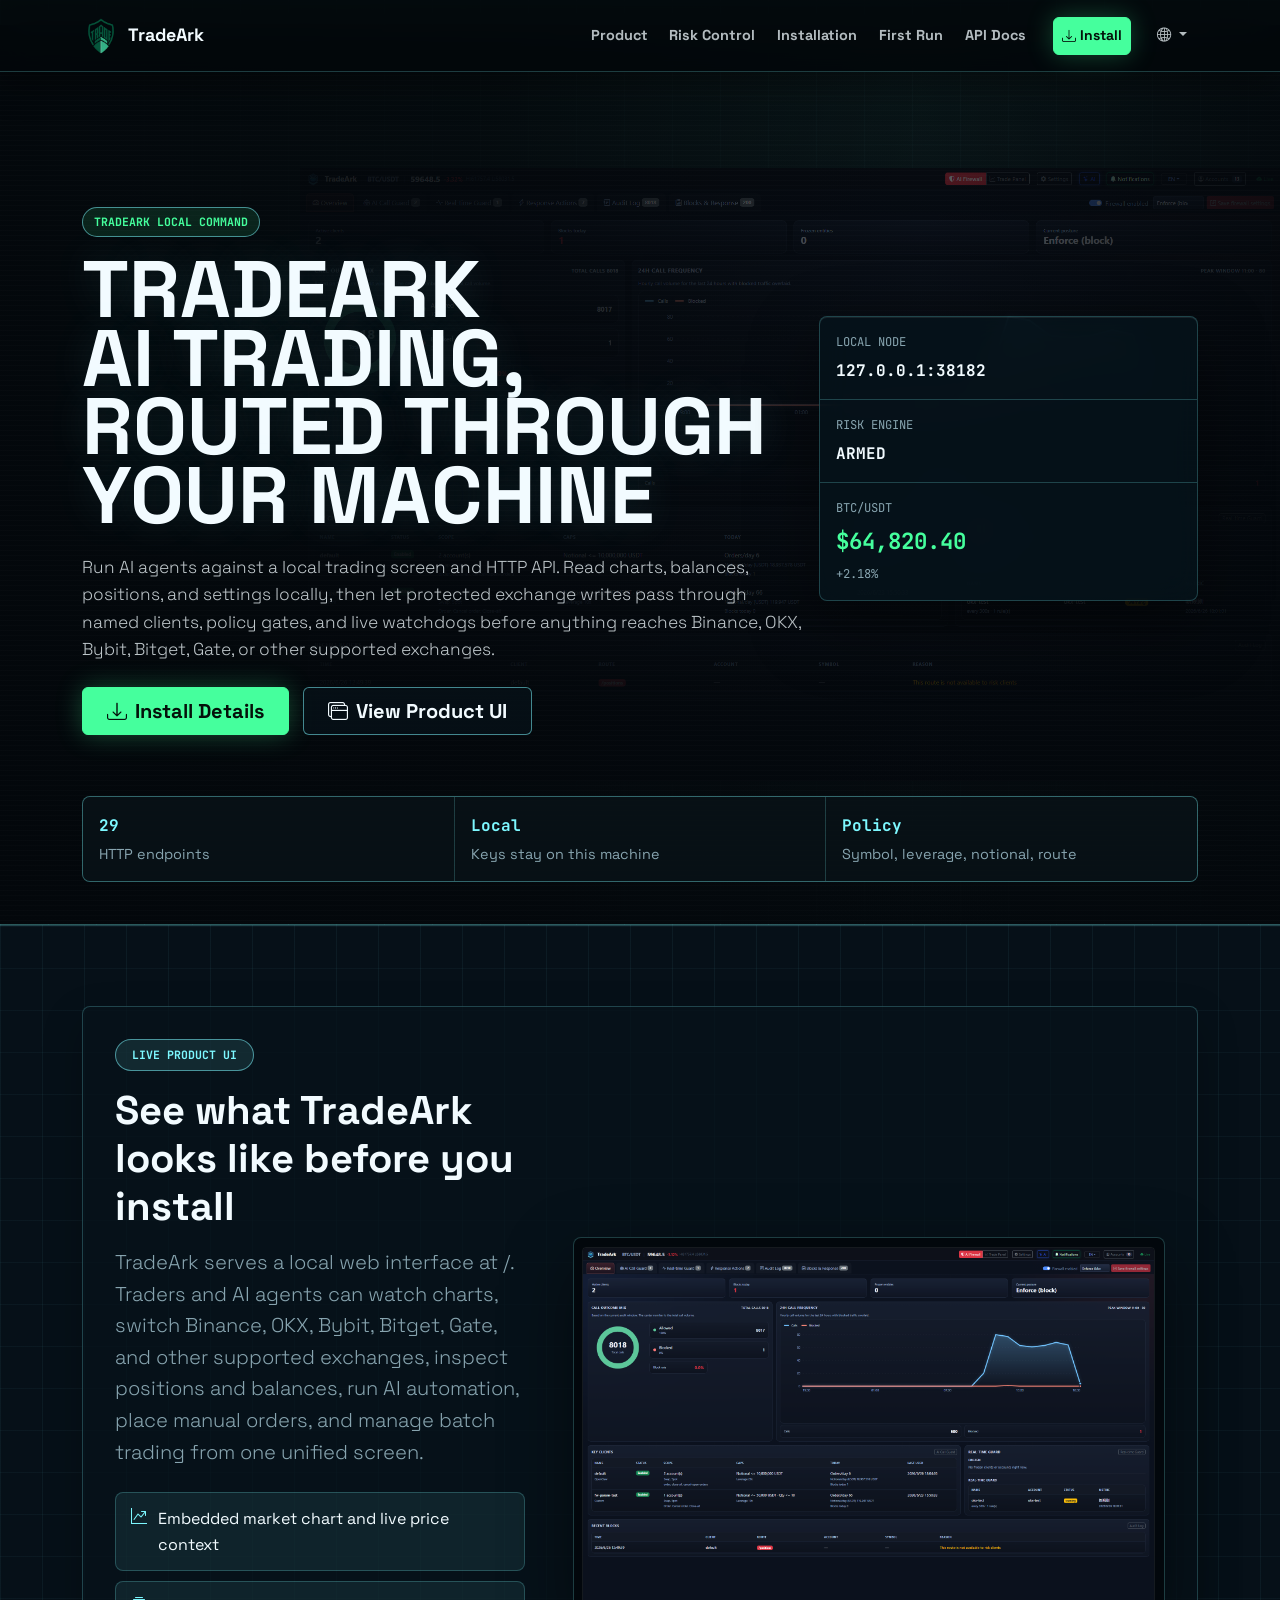
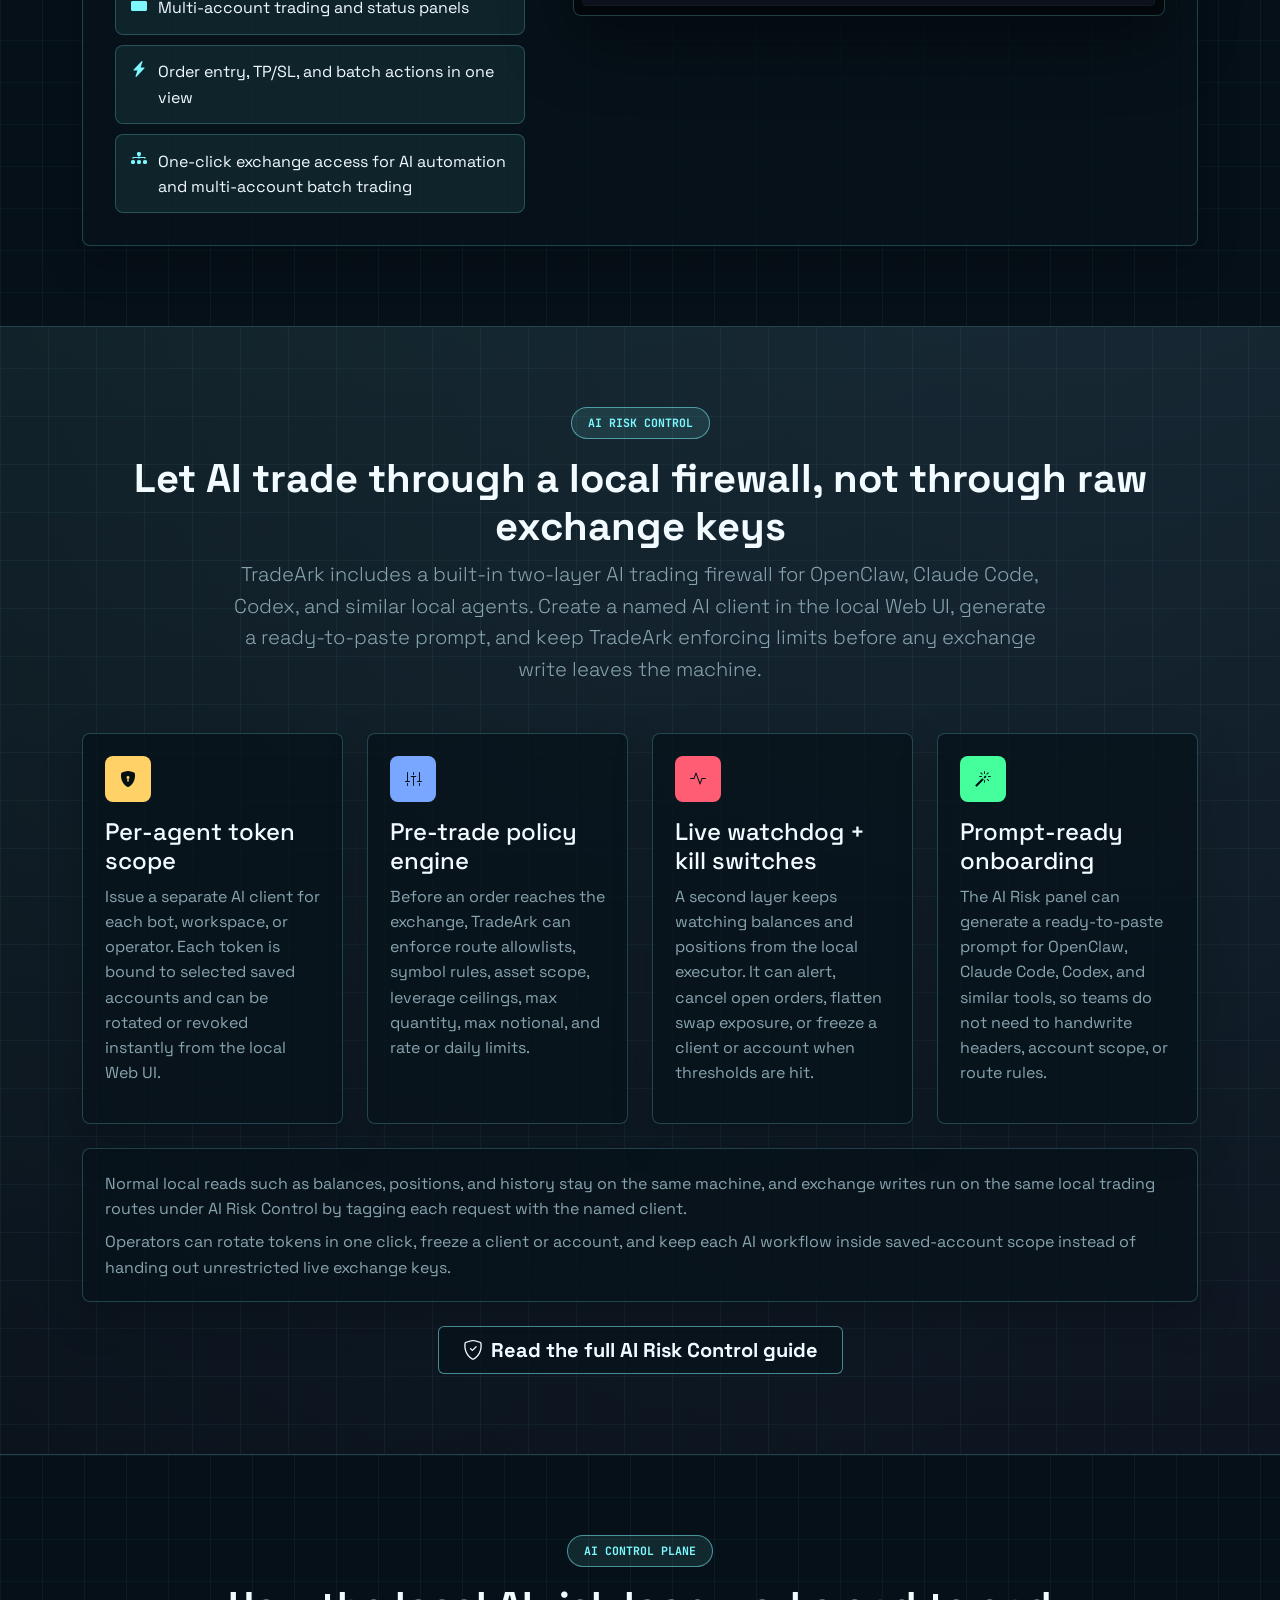
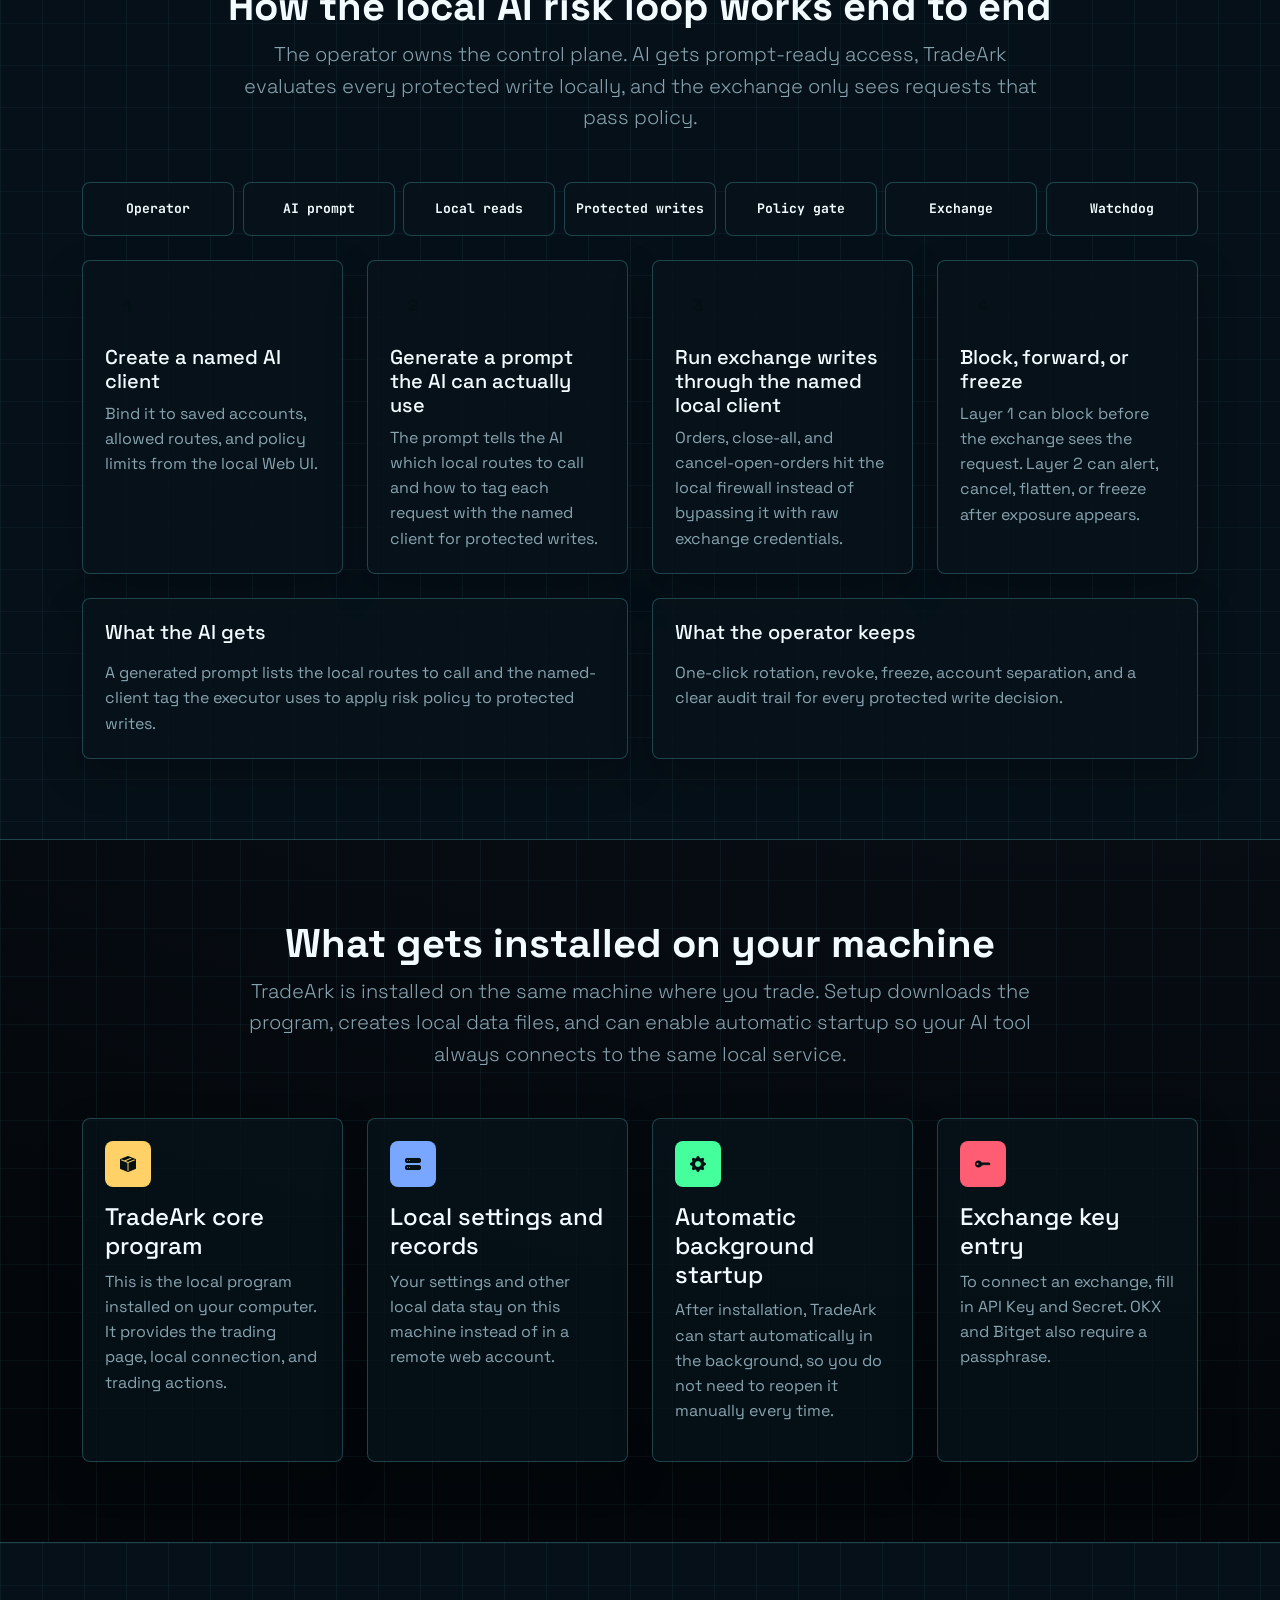
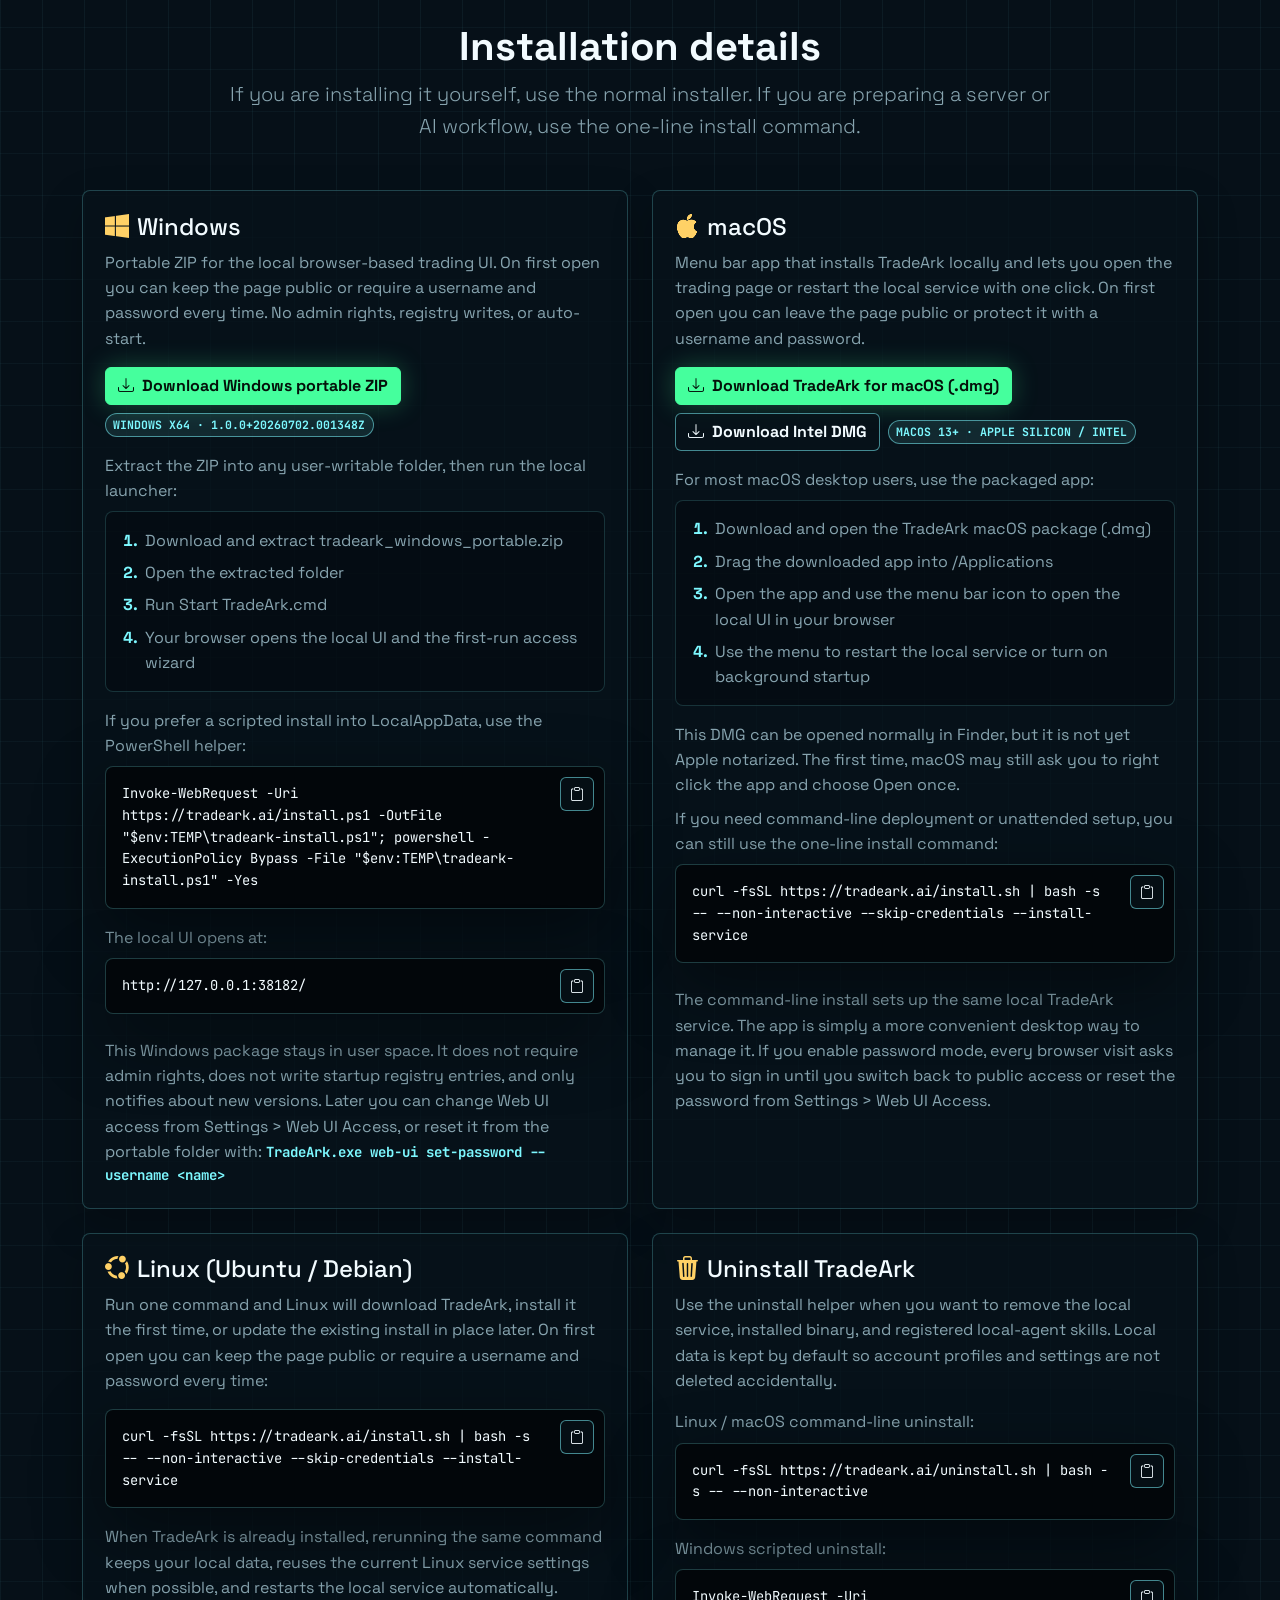
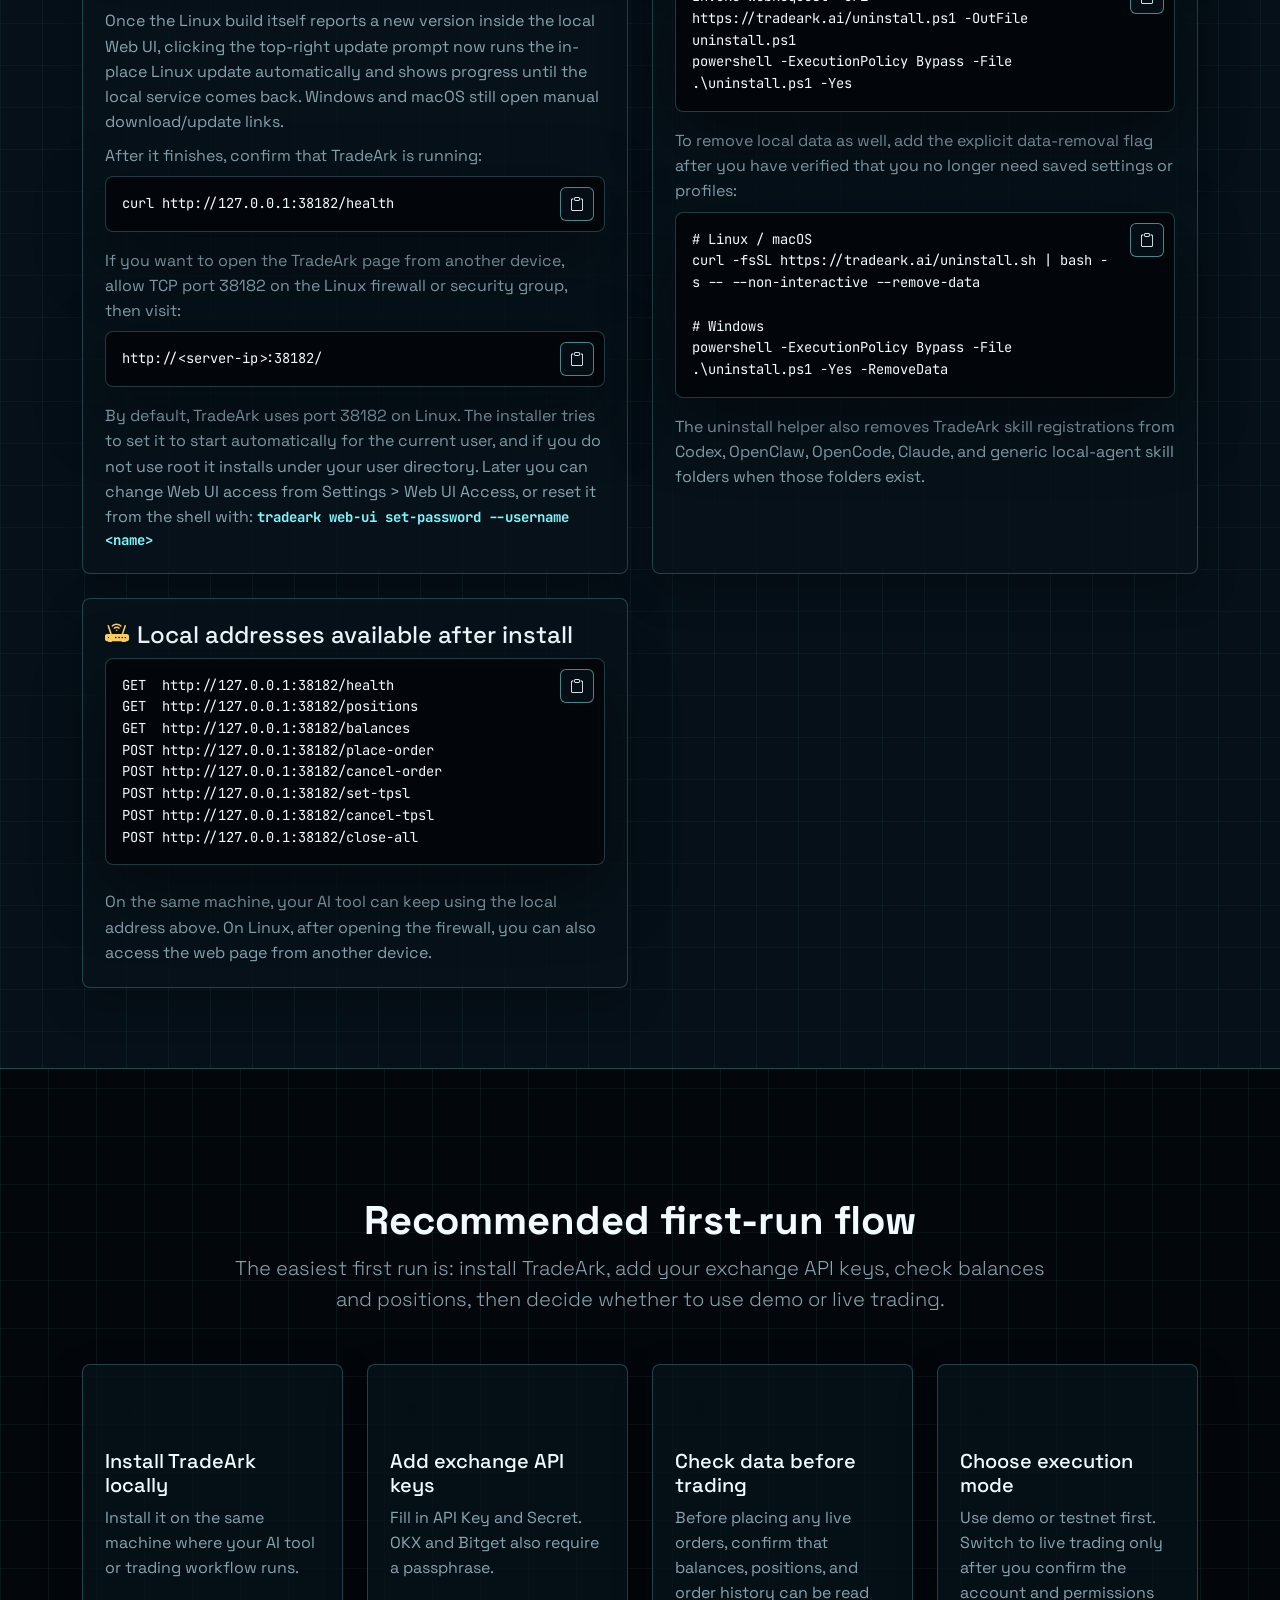
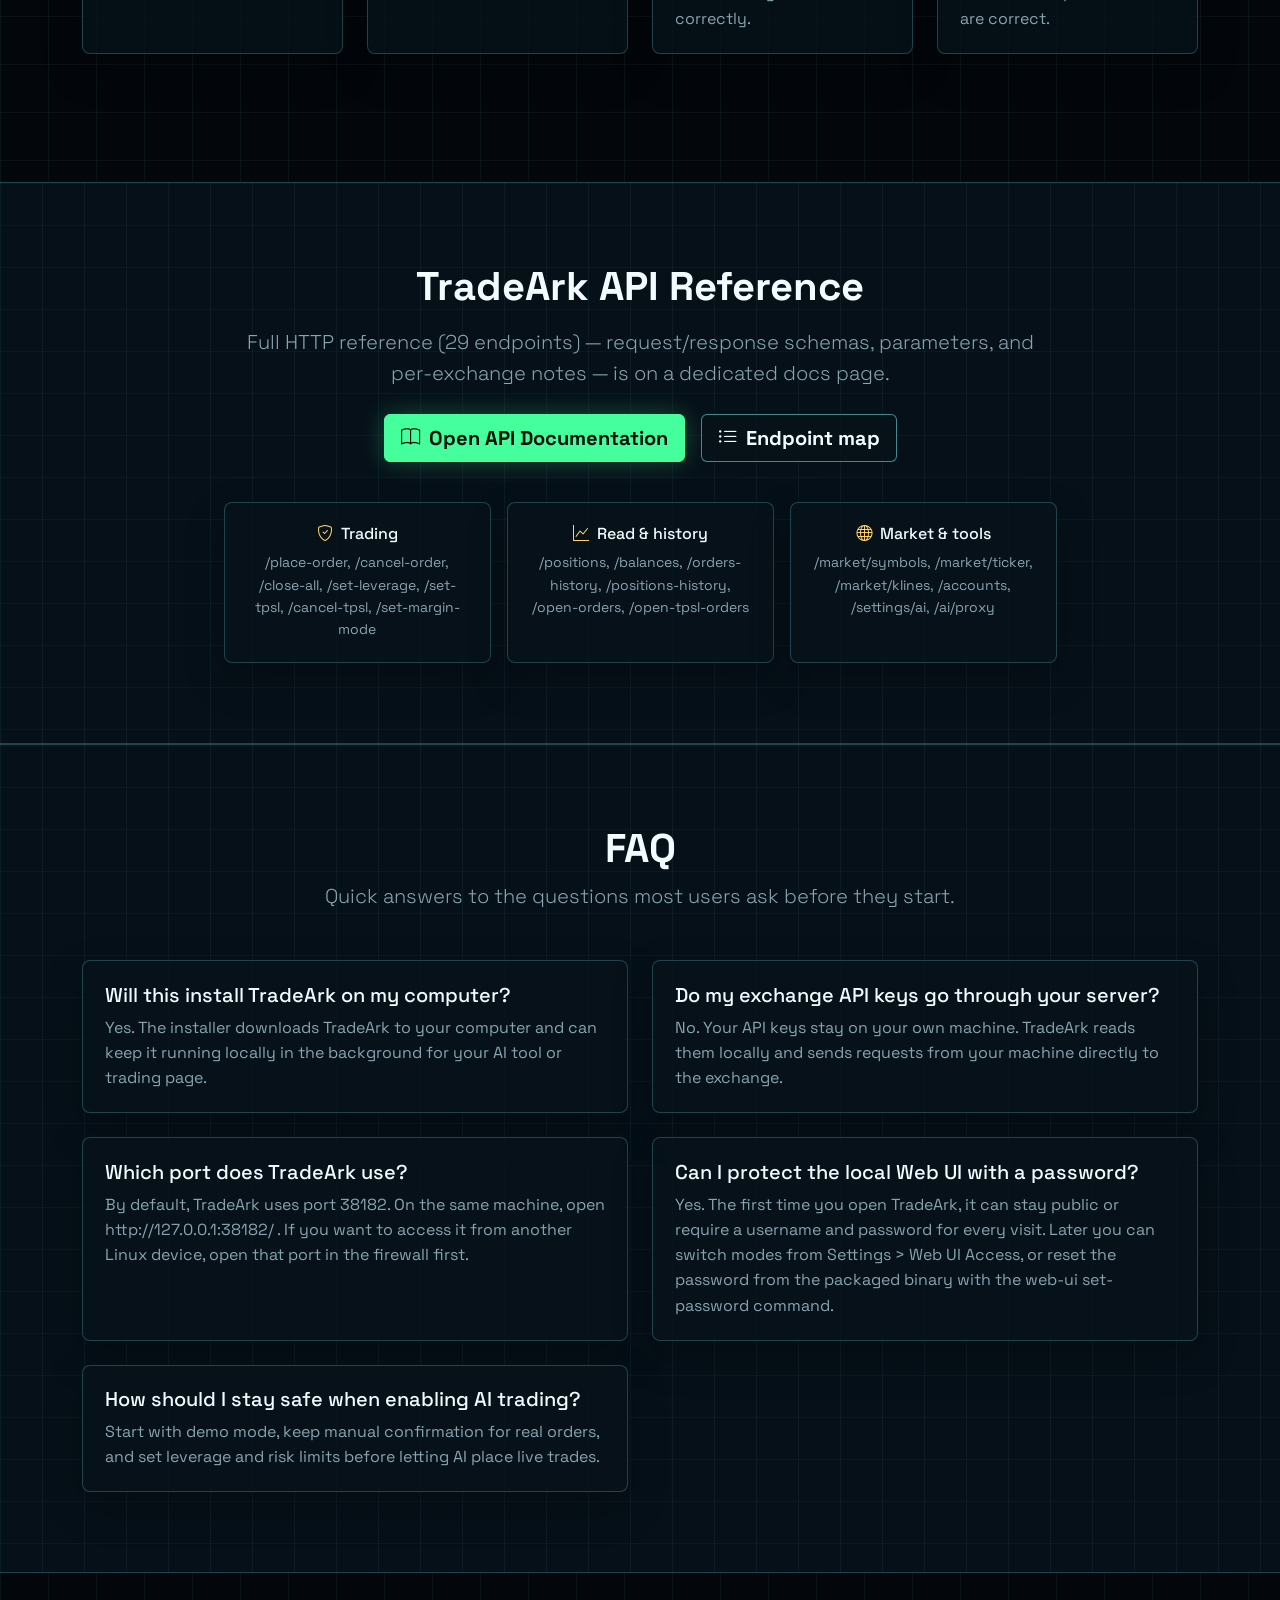
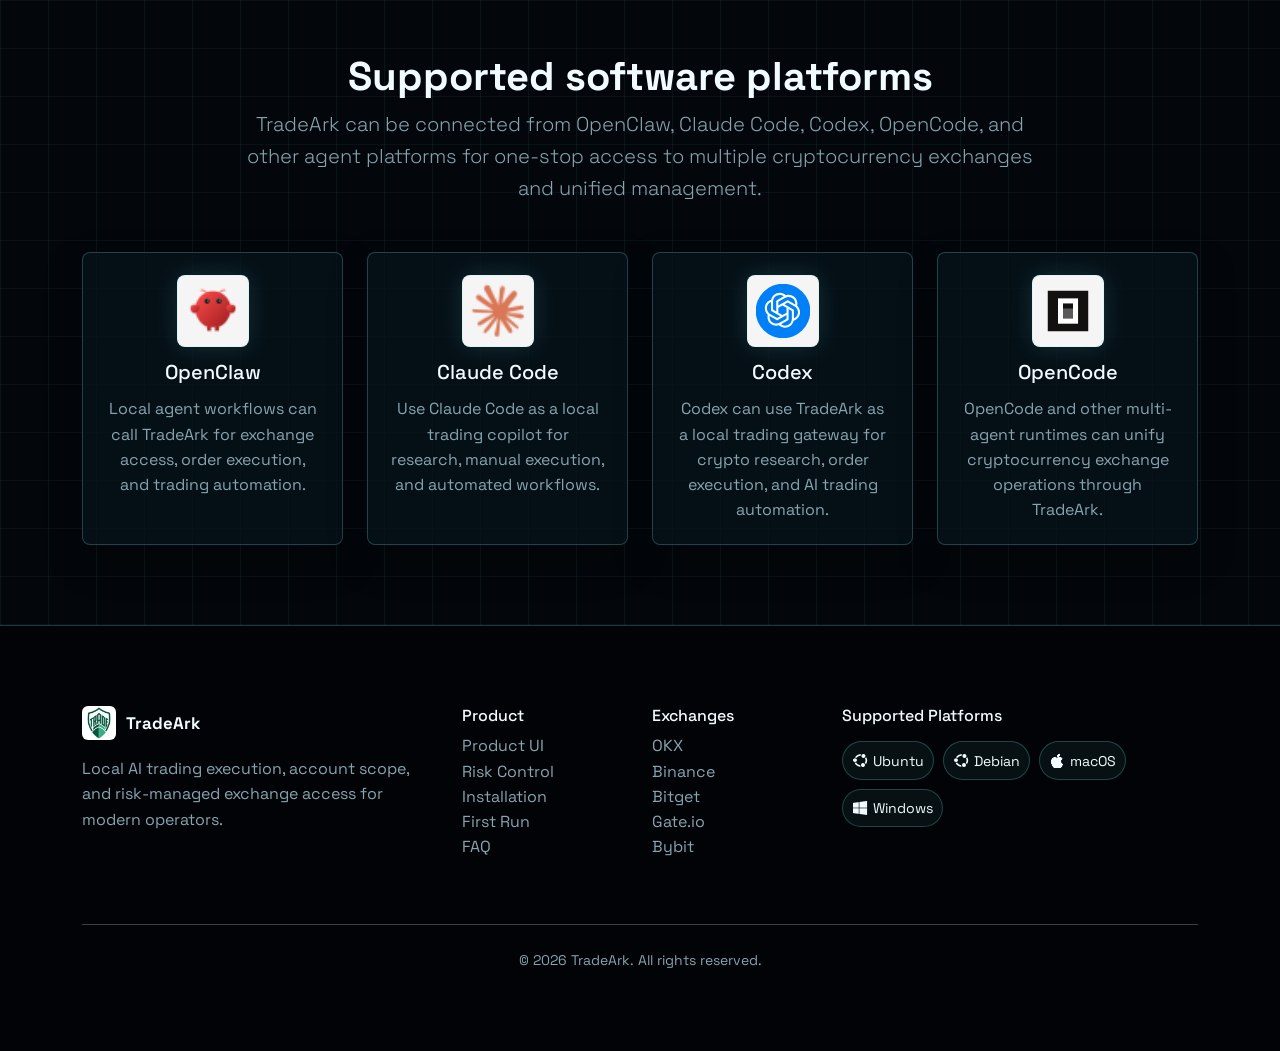
==== index.html @ 13c05e32 "codex-重新发布网站" ====
﻿﻿<!DOCTYPE html>
<html lang="en" data-bs-theme="light">
<head>
    <meta charset="UTF-8">
    <meta name="viewport" content="width=device-width, initial-scale=1.0">
    <title>TradeArk - Local Agent Trading Setup</title>
    <meta name="description" content="TradeArk is a local trading control room for AI agents, exchange execution, and risk-managed order routing.">
    <meta property="og:title" content="TradeArk">
    <meta property="og:description" content="Run AI trading through a local executor with account scope, policy checks, and operator control.">
    <meta property="og:type" content="website">
    <meta property="og:url" content="https://tradeark.ai/">
    <meta name="twitter:card" content="summary">
    <meta name="twitter:title" content="TradeArk">
    <meta name="twitter:description" content="Run AI trading through a local executor with account scope, policy checks, and operator control.">
    <link rel="canonical" href="https://tradeark.ai/">
    <link rel="icon" type="image/png" href="/static/img/tradeark_logo.png">
    
    <!-- Bootstrap 5 -->
    <link href="https://cdn.jsdelivr.net/npm/bootstrap@5.3.2/dist/css/bootstrap.min.css" rel="stylesheet">
    <!-- Bootstrap Icons -->
    <link href="https://cdn.jsdelivr.net/npm/bootstrap-icons@1.11.2/font/bootstrap-icons.css" rel="stylesheet">
    <!-- Google Fonts -->
    <link href="https://fonts.googleapis.com/css2?family=JetBrains+Mono:wght@500;700&family=Space+Grotesk:wght@400;500;600;700&display=swap" rel="stylesheet">
    <!-- Custom CSS -->
    <link href="/static/css/style.css?v=20260626-ops" rel="stylesheet">
    
</head>
<body>
    <!-- Navigation -->
    <nav class="navbar navbar-expand-lg fixed-top">
        <div class="container">
            <a class="navbar-brand d-flex align-items-center" href="/">
                <img src="/static/img/tradeark_logo.png" alt="TradeArk" height="36" class="me-2">
                <span class="fw-bold">TradeArk</span>
            </a>
            
            <button class="navbar-toggler" type="button" data-bs-toggle="collapse" data-bs-target="#navbarNav">
                <span class="navbar-toggler-icon"></span>
            </button>
            
            <div class="collapse navbar-collapse" id="navbarNav">
                <ul class="navbar-nav ms-auto align-items-center">
                    <li class="nav-item">
                        <a class="nav-link" href="/#product-ui">Product</a>
                    </li>
                    <li class="nav-item">
                        <a class="nav-link" href="/#ai-risk-control-home">Risk Control</a>
                    </li>
                    <li class="nav-item">
                        <a class="nav-link" href="/#install">Installation</a>
                    </li>
                    <li class="nav-item">
                        <a class="nav-link" href="/#flow">First Run</a>
                    </li>
                    <li class="nav-item">
                        <a class="nav-link" href="https://docs.tradeark.ai/">API Docs</a>
                    </li>
                    <li class="nav-item ms-lg-3">
                        <a class="btn btn-sm btn-warning nav-cta" href="/#install">
                            <i class="bi bi-download me-1"></i>Install
                        </a>
                    </li>
                    
                    <!-- Language Dropdown -->
                    <li class="nav-item dropdown ms-3">
                        <a class="nav-link dropdown-toggle" href="#" role="button" data-bs-toggle="dropdown">
                            <i class="bi bi-globe2"></i>
                        </a>
                        <ul class="dropdown-menu dropdown-menu-end">
                            <li>
                                <a class="dropdown-item active" href="/">English</a>
                            </li>
                            <li>
                                <a class="dropdown-item" href="/de/">Deutsch</a>
                            </li>
                            <li>
                                <a class="dropdown-item" href="/fr/">Français</a>
                            </li>
                            <li>
                                <a class="dropdown-item" href="/it/">Italiano</a>
                            </li>
                            <li>
                                <a class="dropdown-item" href="/ja/">日本語</a>
                            </li>
                            <li>
                                <a class="dropdown-item" href="/es/">Español</a>
                            </li>
                            <li>
                                <a class="dropdown-item" href="/pt/">Português</a>
                            </li>
                            <li>
                                <a class="dropdown-item" href="/zh-hans/">简体中文</a>
                            </li>
                            <li>
                                <a class="dropdown-item" href="/zh-hant/">繁體中文</a>
                            </li>
                        </ul>
                    </li>
                </ul>
            </div>
        </div>
    </nav>

    <!-- Main Content -->
    <main>
<section class="hero-section trade-ops-hero">
    <div class="hero-screen" aria-hidden="true"></div>
    <div class="hero-scanline" aria-hidden="true"></div>
    <div class="container hero-command-layout">
        <div class="hero-copy">
            <span class="eyebrow">TradeArk Local Command</span>
            <h1 class="display-4 fw-bold mb-4">
                <span class="hero-title-line">TradeArk</span>
                <span class="hero-title-line">AI trading, routed through your machine</span>
            </h1>
            <p class="lead mb-4">Run AI agents against a local trading screen and HTTP API. Read charts, balances, positions, and settings locally, then let protected exchange writes pass through named clients, policy gates, and live watchdogs before anything reaches Binance, OKX, Bybit, Bitget, Gate, or other supported exchanges.</p>
            <div class="hero-actions">
                <a href="#install" class="btn btn-warning btn-lg px-4">
                    <i class="bi bi-download me-2"></i>Install Details
                </a>
                <a href="#product-ui" class="btn btn-outline-dark btn-lg px-4">
                    <i class="bi bi-window-stack me-2"></i>View Product UI
                </a>
            </div>
        </div>
        <div class="hero-hud" aria-label="TradeArk live status preview">
            <div class="hud-row">
                <span>LOCAL NODE</span>
                <strong>127.0.0.1:38182</strong>
            </div>
            <div class="hud-row">
                <span>RISK ENGINE</span>
                <strong>ARMED</strong>
            </div>
            <div class="hud-row hud-row-market">
                <span>BTC/USDT</span>
                <strong>$64,820.40</strong>
                <em>+2.18%</em>
            </div>
        </div>
        <div class="hero-command-strip">
            <div>
                <strong>29</strong>
                <span>HTTP endpoints</span>
            </div>
            <div>
                <strong>Local</strong>
                <span>Keys stay on this machine</span>
            </div>
            <div>
                <strong>Policy</strong>
                <span>Symbol, leverage, notional, route</span>
            </div>
        </div>
    </div>
</section>

<section id="product-ui" class="py-5 bg-dark-gradient">
    <div class="container">
        <div class="skill-spotlight ui-showcase">
            <div class="row align-items-center g-4 g-lg-5">
                <div class="col-lg-5">
                    <span class="badge bg-warning text-dark mb-3 px-3 py-2">Live Product UI</span>
                    <h2 class="display-6 fw-bold mb-3">See what TradeArk looks like before you install</h2>
                    <p class="lead text-muted mb-4">TradeArk serves a local web interface at /. Traders and AI agents can watch charts, switch Binance, OKX, Bybit, Bitget, Gate, and other supported exchanges, inspect positions and balances, run AI automation, place manual orders, and manage batch trading from one unified screen.</p>
                    <div class="ui-showcase-metrics">
                        <div class="ui-showcase-chip">
                            <i class="bi bi-graph-up-arrow"></i>
                            <span>Embedded market chart and live price context</span>
                        </div>
                        <div class="ui-showcase-chip">
                            <i class="bi bi-collection-fill"></i>
                            <span>Multi-account trading and status panels</span>
                        </div>
                        <div class="ui-showcase-chip">
                            <i class="bi bi-lightning-charge-fill"></i>
                            <span>Order entry, TP/SL, and batch actions in one view</span>
                        </div>
                        <div class="ui-showcase-chip">
                            <i class="bi bi-diagram-3-fill"></i>
                            <span>One-click exchange access for AI automation and multi-account batch trading</span>
                        </div>
                    </div>
                </div>
                <div class="col-lg-7">
                    <div class="ui-showcase-frame">
                        <img
                            src="/static/img/tradeark-firewall-home.png"
                            alt="TradeArk trading UI screenshot"
                            class="img-fluid ui-showcase-image"
                            loading="lazy"
                        >
                    </div>
                </div>
            </div>
        </div>
    </div>
</section>

<section id="ai-risk-control-home" class="py-5">
    <div class="container">
        <div class="text-center mb-5">
            <span class="badge bg-warning text-dark mb-3 px-3 py-2">AI Risk Control</span>
            <h2 class="display-6 fw-bold">Let AI trade through a local firewall, not through raw exchange keys</h2>
            <p class="lead text-muted section-lead">TradeArk includes a built-in two-layer AI trading firewall for OpenClaw, Claude Code, Codex, and similar local agents. Create a named AI client in the local Web UI, generate a ready-to-paste prompt, and keep TradeArk enforcing limits before any exchange write leaves the machine.</p>
        </div>
        <div class="row g-4">
            <div class="col-md-6 col-xl-3">
                <div class="feature-card h-100">
                    <div class="feature-icon bg-gradient-warning">
                        <i class="bi bi-shield-lock-fill"></i>
                    </div>
                    <h4>Per-agent token scope</h4>
                    <p class="text-muted">Issue a separate AI client for each bot, workspace, or operator. Each token is bound to selected saved accounts and can be rotated or revoked instantly from the local Web UI.</p>
                </div>
            </div>
            <div class="col-md-6 col-xl-3">
                <div class="feature-card h-100">
                    <div class="feature-icon bg-gradient-info">
                        <i class="bi bi-sliders2-vertical"></i>
                    </div>
                    <h4>Pre-trade policy engine</h4>
                    <p class="text-muted">Before an order reaches the exchange, TradeArk can enforce route allowlists, symbol rules, asset scope, leverage ceilings, max quantity, max notional, and rate or daily limits.</p>
                </div>
            </div>
            <div class="col-md-6 col-xl-3">
                <div class="feature-card h-100">
                    <div class="feature-icon bg-gradient-danger">
                        <i class="bi bi-activity"></i>
                    </div>
                    <h4>Live watchdog + kill switches</h4>
                    <p class="text-muted">A second layer keeps watching balances and positions from the local executor. It can alert, cancel open orders, flatten swap exposure, or freeze a client or account when thresholds are hit.</p>
                </div>
            </div>
            <div class="col-md-6 col-xl-3">
                <div class="feature-card h-100">
                    <div class="feature-icon bg-gradient-success">
                        <i class="bi bi-magic"></i>
                    </div>
                    <h4>Prompt-ready onboarding</h4>
                    <p class="text-muted">The AI Risk panel can generate a ready-to-paste prompt for OpenClaw, Claude Code, Codex, and similar tools, so teams do not need to handwrite headers, account scope, or route rules.</p>
                </div>
            </div>
        </div>
        <div class="doc-note mt-4">
            <p class="text-muted mb-2">Normal local reads such as balances, positions, and history stay on the same machine, and exchange writes run on the same local trading routes under AI Risk Control by tagging each request with the named client.</p>
            <p class="text-muted mb-0">Operators can rotate tokens in one click, freeze a client or account, and keep each AI workflow inside saved-account scope instead of handing out unrestricted live exchange keys.</p>
        </div>
        <div class="text-center mt-4">
            <a href="https://docs.tradeark.ai/#ai-risk-control" class="btn btn-outline-warning btn-lg px-4">
                <i class="bi bi-shield-check me-2"></i>Read the full AI Risk Control guide
            </a>
        </div>
    </div>
</section>

<section id="ai-risk-workflow" class="py-5 bg-dark-gradient">
    <div class="container">
        <div class="text-center mb-5">
            <span class="badge bg-warning text-dark mb-3 px-3 py-2">AI Control Plane</span>
            <h2 class="display-6 fw-bold">How the local AI risk loop works end to end</h2>
            <p class="lead text-muted section-lead">The operator owns the control plane. AI gets prompt-ready access, TradeArk evaluates every protected write locally, and the exchange only sees requests that pass policy.</p>
        </div>
        <div class="risk-flow-track mb-4">
            <span class="risk-flow-node">Operator</span>
            <span class="risk-flow-arrow" aria-hidden="true">-&gt;</span>
            <span class="risk-flow-node">AI prompt</span>
            <span class="risk-flow-arrow" aria-hidden="true">-&gt;</span>
            <span class="risk-flow-node">Local reads</span>
            <span class="risk-flow-arrow" aria-hidden="true">-&gt;</span>
            <span class="risk-flow-node">Protected writes</span>
            <span class="risk-flow-arrow" aria-hidden="true">-&gt;</span>
            <span class="risk-flow-node">Policy gate</span>
            <span class="risk-flow-arrow" aria-hidden="true">-&gt;</span>
            <span class="risk-flow-node">Exchange</span>
            <span class="risk-flow-arrow" aria-hidden="true">-&gt;</span>
            <span class="risk-flow-node">Watchdog</span>
        </div>
        <div class="row g-4 mb-4">
            <div class="col-md-6 col-xl-3">
                <div class="step-card h-100">
                    <div class="risk-step-badge mb-3">1</div>
                    <h5>Create a named AI client</h5>
                    <p class="text-muted mb-0">Bind it to saved accounts, allowed routes, and policy limits from the local Web UI.</p>
                </div>
            </div>
            <div class="col-md-6 col-xl-3">
                <div class="step-card h-100">
                    <div class="risk-step-badge mb-3">2</div>
                    <h5>Generate a prompt the AI can actually use</h5>
                    <p class="text-muted mb-0">The prompt tells the AI which local routes to call and how to tag each request with the named client for protected writes.</p>
                </div>
            </div>
            <div class="col-md-6 col-xl-3">
                <div class="step-card h-100">
                    <div class="risk-step-badge mb-3">3</div>
                    <h5>Run exchange writes through the named local client</h5>
                    <p class="text-muted mb-0">Orders, close-all, and cancel-open-orders hit the local firewall instead of bypassing it with raw exchange credentials.</p>
                </div>
            </div>
            <div class="col-md-6 col-xl-3">
                <div class="step-card h-100">
                    <div class="risk-step-badge mb-3">4</div>
                    <h5>Block, forward, or freeze</h5>
                    <p class="text-muted mb-0">Layer 1 can block before the exchange sees the request. Layer 2 can alert, cancel, flatten, or freeze after exposure appears.</p>
                </div>
            </div>
        </div>
        <div class="row g-4">
            <div class="col-lg-6">
                <div class="doc-note h-100">
                    <h5 class="mb-3">What the AI gets</h5>
                    <p class="text-muted mb-0">A generated prompt lists the local routes to call and the named-client tag the executor uses to apply risk policy to protected writes.</p>
                </div>
            </div>
            <div class="col-lg-6">
                <div class="doc-note h-100">
                    <h5 class="mb-3">What the operator keeps</h5>
                    <p class="text-muted mb-0">One-click rotation, revoke, freeze, account separation, and a clear audit trail for every protected write decision.</p>
                </div>
            </div>
        </div>
    </div>
</section>

<section id="overview" class="py-5">
    <div class="container">
        <div class="text-center mb-5">
            <h2 class="display-6 fw-bold">What gets installed on your machine</h2>
            <p class="lead text-muted section-lead">TradeArk is installed on the same machine where you trade. Setup downloads the program, creates local data files, and can enable automatic startup so your AI tool always connects to the same local service.</p>
        </div>
        <div class="row g-4">
            <div class="col-md-6 col-xl-3">
                <div class="feature-card h-100">
                    <div class="feature-icon bg-gradient-warning">
                        <i class="bi bi-box-seam-fill"></i>
                    </div>
                    <h4>TradeArk core program</h4>
                    <p class="text-muted">This is the local program installed on your computer. It provides the trading page, local connection, and trading actions.</p>
                </div>
            </div>
            <div class="col-md-6 col-xl-3">
                <div class="feature-card h-100">
                    <div class="feature-icon bg-gradient-info">
                        <i class="bi bi-hdd-stack-fill"></i>
                    </div>
                    <h4>Local settings and records</h4>
                    <p class="text-muted">Your settings and other local data stay on this machine instead of in a remote web account.</p>
                </div>
            </div>
            <div class="col-md-6 col-xl-3">
                <div class="feature-card h-100">
                    <div class="feature-icon bg-gradient-success">
                        <i class="bi bi-gear-fill"></i>
                    </div>
                    <h4>Automatic background startup</h4>
                    <p class="text-muted">After installation, TradeArk can start automatically in the background, so you do not need to reopen it manually every time.</p>
                </div>
            </div>
            <div class="col-md-6 col-xl-3">
                <div class="feature-card h-100">
                    <div class="feature-icon bg-gradient-danger">
                        <i class="bi bi-key-fill"></i>
                    </div>
                    <h4>Exchange key entry</h4>
                    <p class="text-muted">To connect an exchange, fill in API Key and Secret. OKX and Bitget also require a passphrase.</p>
                </div>
            </div>
        </div>
    </div>
</section>

<section id="install" class="py-5 bg-dark-gradient">
    <div class="container">
        <div class="text-center mb-5">
            <h2 class="display-6 fw-bold">Installation details</h2>
            <p class="lead text-muted section-lead">If you are installing it yourself, use the normal installer. If you are preparing a server or AI workflow, use the one-line install command.</p>
        </div>
        <div class="row g-4">
            <div class="col-lg-6">
                <div class="install-platform-card h-100">
                    <h4><i class="bi bi-windows text-warning me-2"></i>Windows</h4>
                    <p class="text-muted">Portable ZIP for the local browser-based trading UI. On first open you can keep the page public or require a username and password every time. No admin rights, registry writes, or auto-start.</p>
                    <div class="d-flex gap-2 flex-wrap mb-3">
                        <a href="https://tradeark.ai/releases/latest/tradeark_windows_portable.zip" class="btn btn-warning"><i class="bi bi-download me-2"></i>Download Windows portable ZIP</a>
                        <span class="badge bg-secondary align-self-center">Windows x64 · 1.0.0+20260702.001348Z</span>
                    </div>
                    <p class="text-muted mb-2">Extract the ZIP into any user-writable folder, then run the local launcher:</p>
                    <ol class="install-steps-list mb-3">
                        <li>Download and extract tradeark_windows_portable.zip</li>
                        <li>Open the extracted folder</li>
                        <li>Run Start TradeArk.cmd</li>
                        <li>Your browser opens the local UI and the first-run access wizard</li>
                    </ol>
                    <p class="text-muted mb-2">If you prefer a scripted install into LocalAppData, use the PowerShell helper:</p>
                    <div class="code-block mb-3 position-relative command-copy-block">
                        <pre class="mb-0 guide-code">Invoke-WebRequest -Uri https://tradeark.ai/install.ps1 -OutFile "$env:TEMP\tradeark-install.ps1"; powershell -ExecutionPolicy Bypass -File "$env:TEMP\tradeark-install.ps1" -Yes</pre>
                        <button type="button" class="btn btn-sm btn-outline-warning copy-btn" title="Copy" aria-label="Copy" onclick="copyCodeBlock(this)">
                            <i class="bi bi-clipboard"></i>
                        </button>
                    </div>
                    <p class="text-muted mb-2">The local UI opens at:</p>
                    <div class="code-block mb-4 position-relative command-copy-block">
                        <pre class="mb-0 guide-code">http://127.0.0.1:38182/</pre>
                        <button type="button" class="btn btn-sm btn-outline-warning copy-btn" title="Copy" aria-label="Copy" onclick="copyCodeBlock(this)">
                            <i class="bi bi-clipboard"></i>
                        </button>
                    </div>
                    <p class="text-muted mb-0">This Windows package stays in user space. It does not require admin rights, does not write startup registry entries, and only notifies about new versions. Later you can change Web UI access from Settings &gt; Web UI Access, or reset it from the portable folder with: <code>TradeArk.exe web-ui set-password --username &lt;name&gt;</code></p>
                </div>
            </div>
            <div class="col-lg-6">
                <div class="install-platform-card h-100">
                    <h4><i class="bi bi-apple text-warning me-2"></i>macOS</h4>
                    <p class="text-muted">Menu bar app that installs TradeArk locally and lets you open the trading page or restart the local service with one click. On first open you can leave the page public or protect it with a username and password.</p>
                    <div class="d-flex gap-2 flex-wrap mb-3">
                        <a href="https://tradeark.ai/releases/latest/signal_executor_darwin_arm64.dmg" class="btn btn-warning"><i class="bi bi-download me-2"></i>Download TradeArk for macOS (.dmg)</a>
                        <a href="https://tradeark.ai/releases/latest/signal_executor_darwin_amd64.dmg" class="btn btn-outline-light"><i class="bi bi-download me-2"></i>Download Intel DMG</a>
                        <span class="badge bg-secondary align-self-center">macOS 13+ · Apple Silicon / Intel</span>
                    </div>
                    <p class="text-muted mb-2">For most macOS desktop users, use the packaged app:</p>
                    <ol class="install-steps-list mb-3">
                        <li>Download and open the TradeArk macOS package (.dmg)</li>
                        <li>Drag the downloaded app into /Applications</li>
                        <li>Open the app and use the menu bar icon to open the local UI in your browser</li>
                        <li>Use the menu to restart the local service or turn on background startup</li>
                    </ol>
                    <p class="text-muted mb-2">This DMG can be opened normally in Finder, but it is not yet Apple notarized. The first time, macOS may still ask you to right click the app and choose Open once.</p>
                    <p class="text-muted mb-2">If you need command-line deployment or unattended setup, you can still use the one-line install command:</p>
                    <div class="code-block mb-4 position-relative command-copy-block">
                        <pre class="mb-0 guide-code">curl -fsSL https://tradeark.ai/install.sh | bash -s -- --non-interactive --skip-credentials --install-service</pre>
                        <button type="button" class="btn btn-sm btn-outline-warning copy-btn" title="Copy" aria-label="Copy" onclick="copyCodeBlock(this)">
                            <i class="bi bi-clipboard"></i>
                        </button>
                    </div>
                    <p class="text-muted mb-0">The command-line install sets up the same local TradeArk service. The app is simply a more convenient desktop way to manage it. If you enable password mode, every browser visit asks you to sign in until you switch back to public access or reset the password from Settings &gt; Web UI Access.</p>
                </div>
            </div>
            <div class="col-lg-6">
                <div class="install-platform-card h-100">
                    <h4><i class="bi bi-ubuntu text-warning me-2"></i>Linux (Ubuntu / Debian)</h4>
                    <p class="text-muted">Run one command and Linux will download TradeArk, install it the first time, or update the existing install in place later. On first open you can keep the page public or require a username and password every time:</p>
                    <div class="code-block mb-3 position-relative command-copy-block">
                        <pre class="mb-0 guide-code">curl -fsSL https://tradeark.ai/install.sh | bash -s -- --non-interactive --skip-credentials --install-service</pre>
                        <button type="button" class="btn btn-sm btn-outline-warning copy-btn" title="Copy" aria-label="Copy" onclick="copyCodeBlock(this)">
                            <i class="bi bi-clipboard"></i>
                        </button>
                    </div>
                    <p class="text-muted mb-2">When TradeArk is already installed, rerunning the same command keeps your local data, reuses the current Linux service settings when possible, and restarts the local service automatically.</p>
                    <p class="text-muted mb-2">Once the Linux build itself reports a new version inside the local Web UI, clicking the top-right update prompt now runs the in-place Linux update automatically and shows progress until the local service comes back. Windows and macOS still open manual download/update links.</p>
                    <p class="text-muted mb-2">After it finishes, confirm that TradeArk is running:</p>
                    <div class="code-block mb-3 position-relative command-copy-block">
                        <pre class="mb-0 guide-code">curl http://127.0.0.1:38182/health</pre>
                        <button type="button" class="btn btn-sm btn-outline-warning copy-btn" title="Copy" aria-label="Copy" onclick="copyCodeBlock(this)">
                            <i class="bi bi-clipboard"></i>
                        </button>
                    </div>
                    <p class="text-muted mb-2">If you want to open the TradeArk page from another device, allow TCP port 38182 on the Linux firewall or security group, then visit:</p>
                    <div class="code-block mb-3 position-relative command-copy-block">
                        <pre class="mb-0 guide-code">http://&lt;server-ip&gt;:38182/</pre>
                        <button type="button" class="btn btn-sm btn-outline-warning copy-btn" title="Copy" aria-label="Copy" onclick="copyCodeBlock(this)">
                            <i class="bi bi-clipboard"></i>
                        </button>
                    </div>
                    <p class="text-muted mb-0">By default, TradeArk uses port 38182 on Linux. The installer tries to set it to start automatically for the current user, and if you do not use root it installs under your user directory. Later you can change Web UI access from Settings &gt; Web UI Access, or reset it from the shell with: <code>tradeark web-ui set-password --username &lt;name&gt;</code></p>
                </div>
            </div>
            <div class="col-lg-6">
                <div class="install-platform-card h-100">
                    <h4><i class="bi bi-trash3-fill text-warning me-2"></i>Uninstall TradeArk</h4>
                    <p class="text-muted">Use the uninstall helper when you want to remove the local service, installed binary, and registered local-agent skills. Local data is kept by default so account profiles and settings are not deleted accidentally.</p>
                    <p class="text-muted mb-2">Linux / macOS command-line uninstall:</p>
                    <div class="code-block mb-3 position-relative command-copy-block">
                        <pre class="mb-0 guide-code">curl -fsSL https://tradeark.ai/uninstall.sh | bash -s -- --non-interactive</pre>
                        <button type="button" class="btn btn-sm btn-outline-warning copy-btn" title="Copy" aria-label="Copy" onclick="copyCodeBlock(this)">
                            <i class="bi bi-clipboard"></i>
                        </button>
                    </div>
                    <p class="text-muted mb-2">Windows scripted uninstall:</p>
                    <div class="code-block mb-3 position-relative command-copy-block">
                        <pre class="mb-0 guide-code">Invoke-WebRequest -Uri https://tradeark.ai/uninstall.ps1 -OutFile uninstall.ps1
powershell -ExecutionPolicy Bypass -File .\uninstall.ps1 -Yes</pre>
                        <button type="button" class="btn btn-sm btn-outline-warning copy-btn" title="Copy" aria-label="Copy" onclick="copyCodeBlock(this)">
                            <i class="bi bi-clipboard"></i>
                        </button>
                    </div>
                    <p class="text-muted mb-2">To remove local data as well, add the explicit data-removal flag after you have verified that you no longer need saved settings or profiles:</p>
                    <div class="code-block mb-3 position-relative command-copy-block">
                        <pre class="mb-0 guide-code"># Linux / macOS
curl -fsSL https://tradeark.ai/uninstall.sh | bash -s -- --non-interactive --remove-data

# Windows
powershell -ExecutionPolicy Bypass -File .\uninstall.ps1 -Yes -RemoveData</pre>
                        <button type="button" class="btn btn-sm btn-outline-warning copy-btn" title="Copy" aria-label="Copy" onclick="copyCodeBlock(this)">
                            <i class="bi bi-clipboard"></i>
                        </button>
                    </div>
                    <p class="text-muted mb-0">The uninstall helper also removes TradeArk skill registrations from Codex, OpenClaw, OpenCode, Claude, and generic local-agent skill folders when those folders exist.</p>
                </div>
            </div>
            <div class="col-lg-6">
                <div class="install-platform-card h-100">
                    <h4><i class="bi bi-router-fill text-warning me-2"></i>Local addresses available after install</h4>
                    <div class="code-block mb-4 position-relative command-copy-block">
                        <pre class="mb-0 guide-code">GET  http://127.0.0.1:38182/health
GET  http://127.0.0.1:38182/positions
GET  http://127.0.0.1:38182/balances
POST http://127.0.0.1:38182/place-order
POST http://127.0.0.1:38182/cancel-order
POST http://127.0.0.1:38182/set-tpsl
POST http://127.0.0.1:38182/cancel-tpsl
POST http://127.0.0.1:38182/close-all</pre>
                        <button type="button" class="btn btn-sm btn-outline-warning copy-btn" title="Copy" aria-label="Copy" onclick="copyCodeBlock(this)">
                            <i class="bi bi-clipboard"></i>
                        </button>
                    </div>
                    <p class="text-muted mb-0">On the same machine, your AI tool can keep using the local address above. On Linux, after opening the firewall, you can also access the web page from another device.</p>
                </div>
            </div>
        </div>
    </div>
</section>

<section id="flow" class="py-5 my-5">
    <div class="container">
        <div class="text-center mb-5">
            <h2 class="display-6 fw-bold">Recommended first-run flow</h2>
            <p class="lead text-muted section-lead">The easiest first run is: install TradeArk, add your exchange API keys, check balances and positions, then decide whether to use demo or live trading.</p>
        </div>
        <div class="row g-4">
            <div class="col-md-6 col-xl-3">
                <div class="step-card h-100">
                    <div class="step-number">1</div>
                    <h5>Install TradeArk locally</h5>
                    <p class="text-muted">Install it on the same machine where your AI tool or trading workflow runs.</p>
                </div>
            </div>
            <div class="col-md-6 col-xl-3">
                <div class="step-card h-100">
                    <div class="step-number">2</div>
                    <h5>Add exchange API keys</h5>
                    <p class="text-muted">Fill in API Key and Secret. OKX and Bitget also require a passphrase.</p>
                </div>
            </div>
            <div class="col-md-6 col-xl-3">
                <div class="step-card h-100">
                    <div class="step-number">3</div>
                    <h5>Check data before trading</h5>
                    <p class="text-muted">Before placing any live orders, confirm that balances, positions, and order history can be read correctly.</p>
                </div>
            </div>
            <div class="col-md-6 col-xl-3">
                <div class="step-card h-100">
                    <div class="step-number">4</div>
                    <h5>Choose execution mode</h5>
                    <p class="text-muted">Use demo or testnet first. Switch to live trading only after you confirm the account and permissions are correct.</p>
                </div>
            </div>
        </div>
    </div>
</section>

<section id="api-reference" class="py-5 bg-dark-gradient">
    <div class="container">
        <div class="text-center">
            <h2 class="display-6 fw-bold">TradeArk API Reference</h2>
            <p class="lead text-muted section-lead mt-3">Full HTTP reference (29 endpoints) — request/response schemas, parameters, and per-exchange notes — is on a dedicated docs page.</p>
            <div class="d-flex gap-3 justify-content-center flex-wrap mt-4">
                <a href="https://docs.tradeark.ai/" class="btn btn-warning btn-lg"><i class="bi bi-book me-2"></i>Open API Documentation</a>
                <a href="https://docs.tradeark.ai/#api-reference" class="btn btn-outline-light btn-lg"><i class="bi bi-list-ul me-2"></i>Endpoint map</a>
            </div>
            <div class="row g-3 justify-content-center mt-4">
                <div class="col-md-4 col-lg-3">
                    <div class="step-card h-100">
                        <h6 class="mb-2"><i class="bi bi-shield-check text-warning me-2"></i>Trading</h6>
                        <p class="text-muted small mb-0">/place-order, /cancel-order, /close-all, /set-leverage, /set-tpsl, /cancel-tpsl, /set-margin-mode</p>
                    </div>
                </div>
                <div class="col-md-4 col-lg-3">
                    <div class="step-card h-100">
                        <h6 class="mb-2"><i class="bi bi-graph-up text-warning me-2"></i>Read &amp; history</h6>
                        <p class="text-muted small mb-0">/positions, /balances, /orders-history, /positions-history, /open-orders, /open-tpsl-orders</p>
                    </div>
                </div>
                <div class="col-md-4 col-lg-3">
                    <div class="step-card h-100">
                        <h6 class="mb-2"><i class="bi bi-globe text-warning me-2"></i>Market &amp; tools</h6>
                        <p class="text-muted small mb-0">/market/symbols, /market/ticker, /market/klines, /accounts, /settings/ai, /ai/proxy</p>
                    </div>
                </div>
            </div>
        </div>
    </div>
</section>

<section id="faq" class="py-5 bg-dark-gradient">
    <div class="container">
        <div class="text-center mb-5">
            <h2 class="display-6 fw-bold">FAQ</h2>
            <p class="lead text-muted section-lead">Quick answers to the questions most users ask before they start.</p>
        </div>
        <div class="row g-4">
            <div class="col-lg-6">
                <div class="faq-card h-100">
                    <h5>Will this install TradeArk on my computer?</h5>
                    <p class="text-muted">Yes. The installer downloads TradeArk to your computer and can keep it running locally in the background for your AI tool or trading page.</p>
                </div>
            </div>
            <div class="col-lg-6">
                <div class="faq-card h-100">
                    <h5>Do my exchange API keys go through your server?</h5>
                    <p class="text-muted">No. Your API keys stay on your own machine. TradeArk reads them locally and sends requests from your machine directly to the exchange.</p>
                </div>
            </div>
            <div class="col-lg-6">
                <div class="faq-card h-100">
                    <h5>Which port does TradeArk use?</h5>
                    <p class="text-muted">By default, TradeArk uses port 38182. On the same machine, open http://127.0.0.1:38182/ . If you want to access it from another Linux device, open that port in the firewall first.</p>
                </div>
            </div>
            <div class="col-lg-6">
                <div class="faq-card h-100">
                    <h5>Can I protect the local Web UI with a password?</h5>
                    <p class="text-muted">Yes. The first time you open TradeArk, it can stay public or require a username and password for every visit. Later you can switch modes from Settings &gt; Web UI Access, or reset the password from the packaged binary with the web-ui set-password command.</p>
                </div>
            </div>
            <div class="col-lg-6">
                <div class="faq-card h-100">
                    <h5>How should I stay safe when enabling AI trading?</h5>
                    <p class="text-muted">Start with demo mode, keep manual confirmation for real orders, and set leverage and risk limits before letting AI place live trades.</p>
                </div>
            </div>
        </div>
    </div>
</section>

<section id="software-platforms" class="py-5">
    <div class="container">
        <div class="text-center mb-5">
            <h2 class="display-6 fw-bold">Supported software platforms</h2>
            <p class="lead text-muted section-lead">TradeArk can be connected from OpenClaw, Claude Code, Codex, OpenCode, and other agent platforms for one-stop access to multiple cryptocurrency exchanges and unified management.</p>
        </div>
        <div class="row g-4">
            <div class="col-md-6 col-lg-3">
                <div class="step-card h-100 text-center software-platform-card">
                    <div class="platform-logo-badge" aria-hidden="true">
                        <img src="/static/img/platforms/openclaw-favicon.png" alt="OpenClaw" class="platform-logo-image platform-logo-image--openclaw">
                    </div>
                    <h5 class="mb-2">OpenClaw</h5>
                    <p class="text-muted mb-0">Local agent workflows can call TradeArk for exchange access, order execution, and trading automation.</p>
                </div>
            </div>
            <div class="col-md-6 col-lg-3">
                <div class="step-card h-100 text-center software-platform-card">
                    <div class="platform-logo-badge" aria-hidden="true">
                        <img src="/static/img/platforms/claude-code.png" alt="Claude Code" class="platform-logo-image platform-logo-image--claude">
                    </div>
                    <h5 class="mb-2">Claude Code</h5>
                    <p class="text-muted mb-0">Use Claude Code as a local trading copilot for research, manual execution, and automated workflows.</p>
                </div>
            </div>
            <div class="col-md-6 col-lg-3">
                <div class="step-card h-100 text-center software-platform-card">
                    <div class="platform-logo-badge" aria-hidden="true">
                        <img src="/static/img/platforms/codex.svg" alt="Codex" class="platform-logo-image platform-logo-image--codex">
                    </div>
                    <h5 class="mb-2">Codex</h5>
                    <p class="text-muted mb-0">Codex can use TradeArk as a local trading gateway for crypto research, order execution, and AI trading automation.</p>
                </div>
            </div>
            <div class="col-md-6 col-lg-3">
                <div class="step-card h-100 text-center software-platform-card">
                    <div class="platform-logo-badge" aria-hidden="true">
                        <img src="/static/img/platforms/opencode.png" alt="OpenCode" class="platform-logo-image platform-logo-image--opencode">
                    </div>
                    <h5 class="mb-2">OpenCode</h5>
                    <p class="text-muted mb-0">OpenCode and other multi-agent runtimes can unify cryptocurrency exchange operations through TradeArk.</p>
                </div>
            </div>
        </div>
    </div>
</section>
    </main>

    <!-- Footer -->
    <footer class="footer py-5">
        <div class="container">
            <div class="row g-4">
                <div class="col-md-4 mb-4">
                    <div class="footer-brand mb-3">
                        <img src="/static/img/tradeark_logo.png" alt="TradeArk" height="34">
                        <span>TradeArk</span>
                    </div>
                    <p class="text-muted">Local AI trading execution, account scope, and risk-managed exchange access for modern operators.</p>
                </div>
                <div class="col-md-2 mb-4">
                    <h6>Product</h6>
                    <ul class="list-unstyled">
                        <li><a href="/#product-ui" class="text-muted">Product UI</a></li>
                        <li><a href="/#ai-risk-control-home" class="text-muted">Risk Control</a></li>
                        <li><a href="/#install" class="text-muted">Installation</a></li>
                        <li><a href="/#flow" class="text-muted">First Run</a></li>
                        <li><a href="/#faq" class="text-muted">FAQ</a></li>
                    </ul>
                </div>
                <div class="col-md-2 mb-4">
                    <h6>Exchanges</h6>
                    <ul class="list-unstyled">
                        <li><a href="#" class="text-muted">OKX</a></li>
                        <li><a href="#" class="text-muted">Binance</a></li>
                        <li><a href="#" class="text-muted">Bitget</a></li>
                        <li><a href="#" class="text-muted">Gate.io</a></li>
                        <li><a href="#" class="text-muted">Bybit</a></li>
                    </ul>
                </div>
                <div class="col-md-4 mb-4">
                    <h6>Supported Platforms</h6>
                    <div class="footer-platforms">
                        <span><i class="bi bi-ubuntu"></i> Ubuntu</span>
                        <span><i class="bi bi-ubuntu"></i> Debian</span>
                        <span><i class="bi bi-apple"></i> macOS</span>
                        <span><i class="bi bi-windows"></i> Windows</span>
                    </div>
                </div>
            </div>
            <hr class="my-4">
            <div class="text-center text-muted">
                <small>&copy; 2026 TradeArk. All rights reserved.</small>
            </div>
        </div>
    </footer>

    <!-- Bootstrap JS -->
    <script src="https://cdn.jsdelivr.net/npm/bootstrap@5.3.2/dist/js/bootstrap.bundle.min.js"></script>
    <!-- Custom JS (cache busted) -->
    <script src="/static/js/main.js?v=20260628-copy"></script>
    
</body>
</html>
---- static/css/style.css ----
:root {
    --void: #03070b;
    --panel: #07131a;
    --panel-2: #0b1d25;
    --glass: rgba(6, 20, 27, 0.78);
    --ink: #f2fbff;
    --muted: #87a4af;
    --line: rgba(125, 248, 255, 0.22);
    --line-strong: rgba(125, 248, 255, 0.52);
    --cyan: #7df8ff;
    --green: #45ff9d;
    --amber: #ffd166;
    --red: #ff5d73;
    --blue: #79a7ff;
    --violet: #b186ff;
    --shadow: 0 24px 70px rgba(0, 0, 0, 0.42);
    --mono: "JetBrains Mono", "Consolas", monospace;
}

* {
    box-sizing: border-box;
}

html {
    max-width: 100%;
    overflow-x: hidden;
    scroll-padding-top: 78px;
}

body {
    margin: 0;
    max-width: 100%;
    overflow-x: hidden;
    background:
        linear-gradient(90deg, rgba(125, 248, 255, 0.055) 1px, transparent 1px),
        linear-gradient(180deg, rgba(125, 248, 255, 0.045) 1px, transparent 1px),
        radial-gradient(circle at 20% 0%, rgba(69, 255, 157, 0.12), transparent 30%),
        radial-gradient(circle at 85% 15%, rgba(121, 167, 255, 0.16), transparent 34%),
        var(--void);
    background-size: 48px 48px, 48px 48px, auto, auto, auto;
    color: var(--ink);
    font-family: "Space Grotesk", "Segoe UI", sans-serif;
    line-height: 1.58;
}

main,
.container,
.row,
.row > * {
    min-width: 0;
}

main {
    overflow: hidden;
}

a {
    color: var(--cyan);
}

.text-muted {
    color: var(--muted) !important;
}

.text-warning {
    color: var(--amber) !important;
}

.text-success {
    color: var(--green) !important;
}

.display-4,
.display-6,
h1,
h2,
h3,
h4,
h5,
h6 {
    color: var(--ink);
    letter-spacing: 0;
}

/* Navigation */
.navbar {
    padding: 0.72rem 0;
    background: rgba(3, 7, 11, 0.9);
    border-bottom: 1px solid var(--line);
    box-shadow: 0 12px 34px rgba(0, 0, 0, 0.38);
    backdrop-filter: blur(18px);
}

.navbar-brand {
    color: var(--ink) !important;
    font-size: 1.12rem;
}

.navbar-brand img {
    width: 38px;
    height: 38px;
    object-fit: contain;
    border-radius: 0;
    background: transparent;
    box-shadow: none;
}

.navbar .nav-link {
    color: rgba(242, 251, 255, 0.74) !important;
    font-size: 0.9rem;
    font-weight: 700;
    padding: 0.5rem 0.68rem !important;
}

.navbar .nav-link:hover,
.navbar .nav-link:focus {
    color: var(--cyan) !important;
}

.navbar-toggler {
    border-color: var(--line-strong);
    border-radius: 6px;
}

.navbar-toggler-icon {
    filter: invert(1);
}

.dropdown-menu {
    background: var(--panel);
    border: 1px solid var(--line);
    border-radius: 8px;
    box-shadow: var(--shadow);
}

.dropdown-item {
    color: var(--ink);
}

.dropdown-item:hover,
.dropdown-item.active,
.dropdown-item:active {
    background: rgba(125, 248, 255, 0.12);
    color: var(--cyan);
}

/* Buttons */
.btn {
    border-radius: 6px;
    font-weight: 800;
    letter-spacing: 0;
}

.btn-warning {
    background: var(--green);
    border-color: var(--green);
    color: #04110a;
    box-shadow: 0 0 26px rgba(69, 255, 157, 0.26);
}

.btn-warning:hover,
.btn-warning:focus {
    background: var(--cyan);
    border-color: var(--cyan);
    color: #031014;
}

.btn-outline-warning,
.btn-outline-light,
.btn-outline-dark {
    background: rgba(7, 19, 26, 0.72);
    border-color: var(--line-strong);
    color: var(--ink);
}

.btn-outline-warning:hover,
.btn-outline-light:hover,
.btn-outline-dark:hover {
    background: rgba(125, 248, 255, 0.14);
    border-color: var(--cyan);
    color: var(--cyan);
}

.nav-cta {
    min-height: 38px;
    display: inline-flex;
    align-items: center;
}

/* Hero */
.hero-section {
    position: relative;
    min-height: 100vh;
    padding: 112px 0 42px;
}

.trade-ops-hero {
    display: flex;
    align-items: stretch;
    border-bottom: 1px solid var(--line);
}

.hero-screen {
    position: absolute;
    inset: 0;
    background:
        linear-gradient(90deg, rgba(3, 7, 11, 0.96) 0%, rgba(3, 7, 11, 0.82) 38%, rgba(3, 7, 11, 0.38) 72%, rgba(3, 7, 11, 0.82) 100%),
        linear-gradient(180deg, rgba(3, 7, 11, 0.34), rgba(3, 7, 11, 0.92)),
        url("/static/img/tradeark-firewall-home.png") center right / min(980px, 78vw) auto no-repeat;
    pointer-events: none;
}

.hero-scanline {
    position: absolute;
    inset: 0;
    background: repeating-linear-gradient(180deg, rgba(255, 255, 255, 0.035) 0, rgba(255, 255, 255, 0.035) 1px, transparent 1px, transparent 5px);
    opacity: 0.28;
    pointer-events: none;
    mix-blend-mode: screen;
}

.hero-command-layout {
    position: relative;
    z-index: 1;
    display: grid;
    grid-template-columns: minmax(0, 0.95fr) minmax(280px, 0.5fr);
    grid-template-rows: 1fr auto;
    gap: 1rem;
    align-items: end;
    width: 100%;
}

.hero-copy {
    max-width: 760px;
    padding-bottom: 5vh;
}

.eyebrow,
.badge {
    display: inline-flex;
    width: fit-content;
    align-items: center;
    border-radius: 999px;
    font-family: var(--mono);
    font-size: 0.72rem;
    font-weight: 700;
    line-height: 1.2;
    letter-spacing: 0;
    text-transform: uppercase;
    border: 1px solid var(--line-strong);
}

.eyebrow {
    margin-bottom: 1.1rem;
    padding: 0.45rem 0.68rem;
    background: rgba(69, 255, 157, 0.11);
    color: var(--green);
}

.badge.bg-warning,
.badge.bg-secondary {
    background: rgba(125, 248, 255, 0.1) !important;
    color: var(--cyan) !important;
}

.trade-ops-hero h1 {
    max-width: 900px;
    color: var(--ink);
    font-size: 5rem;
    line-height: 0.86;
    text-transform: uppercase;
    text-wrap: balance;
    text-shadow: 0 0 42px rgba(125, 248, 255, 0.12);
}

.hero-title-line {
    display: block;
}

.trade-ops-hero .lead {
    max-width: 740px;
    color: rgba(242, 251, 255, 0.78) !important;
    font-size: 1.08rem;
}

.hero-actions {
    display: flex;
    flex-wrap: wrap;
    gap: 0.85rem;
}

.hero-hud {
    align-self: center;
    background: var(--glass);
    border: 1px solid var(--line);
    border-radius: 8px;
    box-shadow: var(--shadow), inset 0 1px 0 rgba(255, 255, 255, 0.08);
    backdrop-filter: blur(16px);
    overflow: hidden;
}

.hud-row {
    display: grid;
    gap: 0.35rem;
    padding: 1rem;
    border-bottom: 1px solid var(--line);
}

.hud-row:last-child {
    border-bottom: 0;
}

.hud-row span,
.hud-row em {
    color: var(--muted);
    font-family: var(--mono);
    font-size: 0.76rem;
    font-style: normal;
    text-transform: uppercase;
}

.hud-row strong {
    color: var(--ink);
    font-family: var(--mono);
    font-size: 1rem;
    overflow-wrap: anywhere;
}

.hud-row-market strong {
    color: var(--green);
    font-size: 1.4rem;
}

.hero-command-strip {
    grid-column: 1 / -1;
    display: grid;
    grid-template-columns: repeat(3, minmax(0, 1fr));
    gap: 1px;
    overflow: hidden;
    background: var(--line);
    border: 1px solid var(--line);
    border-radius: 8px;
}

.hero-command-strip > div {
    min-width: 0;
    padding: 1rem;
    background: rgba(3, 7, 11, 0.82);
}

.hero-command-strip strong,
.hero-command-strip span {
    display: block;
}

.hero-command-strip strong {
    color: var(--cyan);
    font-family: var(--mono);
    font-size: 1rem;
}

.hero-command-strip span {
    margin-top: 0.25rem;
    color: var(--muted);
    font-size: 0.9rem;
}

/* Sections */
.py-5 {
    padding-top: 5rem !important;
    padding-bottom: 5rem !important;
}

.bg-dark-gradient {
    background:
        linear-gradient(90deg, rgba(125, 248, 255, 0.05) 1px, transparent 1px),
        linear-gradient(180deg, rgba(125, 248, 255, 0.04) 1px, transparent 1px),
        #061018;
    background-size: 42px 42px;
    border-top: 1px solid var(--line);
    border-bottom: 1px solid var(--line);
}

.section-lead {
    max-width: 820px;
    margin-left: auto;
    margin-right: auto;
}

.skill-spotlight,
.feature-card,
.install-platform-card,
.step-card,
.faq-card,
.doc-note,
.spotlight-panel,
.api-card,
.setup-card,
.mode-card,
.exchange-card {
    background: rgba(7, 19, 26, 0.78);
    border: 1px solid var(--line);
    border-radius: 8px;
    box-shadow: 0 16px 40px rgba(0, 0, 0, 0.22);
}

.skill-spotlight {
    padding: 2rem;
}

.feature-card,
.install-platform-card,
.step-card,
.faq-card,
.doc-note,
.spotlight-panel,
.api-card,
.setup-card,
.mode-card {
    padding: 1.35rem;
}

.feature-card,
.step-card,
.faq-card,
.install-platform-card {
    transition: transform 0.18s ease, border-color 0.18s ease, box-shadow 0.18s ease;
}

.feature-card:hover,
.step-card:hover,
.faq-card:hover,
.install-platform-card:hover {
    transform: translateY(-3px);
    border-color: var(--line-strong);
    box-shadow: 0 20px 52px rgba(0, 0, 0, 0.32);
}

.install-steps-list {
    margin: 0;
    padding: 0.95rem 1rem 0.95rem 2.25rem;
    border: 1px solid rgba(125, 248, 255, 0.16);
    border-radius: 8px;
    background: rgba(3, 9, 14, 0.42);
    color: var(--muted);
}

.install-steps-list li {
    padding-left: 0.2rem;
}

.install-steps-list li + li {
    margin-top: 0.45rem;
}

.install-steps-list li::marker {
    color: var(--cyan);
    font-weight: 800;
}

.feature-icon,
.mode-icon,
.step-number,
.risk-step-badge {
    width: 46px;
    height: 46px;
    display: flex;
    align-items: center;
    justify-content: center;
    margin-bottom: 1rem;
    border-radius: 8px;
    color: #031014;
    font-weight: 800;
}

.bg-gradient-warning {
    background: var(--amber);
}

.bg-gradient-info {
    background: var(--blue);
}

.bg-gradient-success,
.bg-gradient-teal {
    background: var(--green);
}

.bg-gradient-purple {
    background: var(--violet);
}

.bg-gradient-danger {
    background: var(--red);
}

.risk-flow-track {
    display: grid;
    grid-template-columns: repeat(7, minmax(88px, 1fr));
    gap: 0.55rem;
    align-items: center;
}

.risk-flow-node {
    min-height: 54px;
    display: inline-flex;
    align-items: center;
    justify-content: center;
    padding: 0.65rem;
    background: rgba(7, 19, 26, 0.78);
    border: 1px solid var(--line);
    border-radius: 8px;
    color: var(--ink);
    font-family: var(--mono);
    font-size: 0.82rem;
    font-weight: 700;
    text-align: center;
}

.risk-flow-arrow {
    display: none;
}

.risk-scenario-label {
    display: inline-flex;
    padding: 0.32rem 0.64rem;
    border-radius: 999px;
    background: rgba(255, 209, 102, 0.12);
    border: 1px solid rgba(255, 209, 102, 0.3);
    color: var(--amber);
    font-family: var(--mono);
    font-size: 0.72rem;
    font-weight: 700;
}

/* Product image and chips */
.ui-showcase-metrics {
    display: grid;
    grid-template-columns: 1fr;
    gap: 0.65rem;
}

.ui-showcase-chip {
    display: flex;
    align-items: flex-start;
    gap: 0.65rem;
    padding: 0.82rem 0.95rem;
    background: rgba(125, 248, 255, 0.08);
    border: 1px solid var(--line);
    border-radius: 8px;
    color: var(--ink);
}

.ui-showcase-chip i {
    color: var(--cyan);
    margin-top: 0.12rem;
}

.ui-showcase-frame {
    padding: 0.55rem;
    background: rgba(3, 7, 11, 0.92);
    border: 1px solid var(--line);
    border-radius: 8px;
    box-shadow: var(--shadow);
}

.ui-showcase-image {
    display: block;
    width: 100%;
    border-radius: 4px;
    border: 1px solid rgba(255, 255, 255, 0.08);
}

.hero-app-frame {
    max-width: 920px;
    margin-left: auto;
}

.hero-app-image {
    display: block;
    width: 100%;
    border-top: 1px solid rgba(255, 255, 255, 0.08);
}

/* Code */
.code-block,
.hero-terminal,
.code-preview {
    overflow: hidden;
    background: #02060a;
    border: 1px solid var(--line);
    border-radius: 8px;
    color: #fff;
    box-shadow: var(--shadow);
}

.code-block {
    padding: 1rem;
    overflow-x: auto;
}

.code-header {
    display: flex;
    align-items: center;
    padding: 0.8rem 1rem;
    background: #010306;
    border-bottom: 1px solid var(--line);
}

.dot {
    width: 10px;
    height: 10px;
    margin-right: 7px;
    border-radius: 50%;
}

.dot.red {
    background: var(--red);
}

.dot.yellow {
    background: var(--amber);
}

.dot.green {
    background: var(--green);
}

.code-content,
.code-block pre,
.guide-code,
.api-docs-textarea,
.api-endpoint {
    font-family: var(--mono);
}

.code-content,
.guide-code {
    white-space: pre-wrap;
    word-break: break-word;
}

.code-content {
    padding: 1rem;
    color: var(--ink);
}

.code-block pre {
    margin: 0;
    color: var(--ink);
    font-size: 0.86rem;
}

.terminal-prompt {
    color: var(--green);
}

.terminal-comment {
    color: var(--muted);
}

code {
    color: var(--cyan);
    font-family: var(--mono);
    font-weight: 700;
}

.copy-btn {
    position: absolute;
    top: 10px;
    right: 10px;
    z-index: 2;
    width: 34px;
    height: 34px;
    padding: 0;
    display: inline-flex;
    align-items: center;
    justify-content: center;
}

.copy-btn.is-copied {
    color: var(--green);
    border-color: rgba(69, 255, 157, 0.45);
    background: rgba(69, 255, 157, 0.12);
}

.copy-btn.is-copy-failed {
    color: var(--red);
    border-color: rgba(255, 93, 115, 0.45);
    background: rgba(255, 93, 115, 0.12);
}

.command-copy-block pre,
.guide-code-block pre {
    padding-right: 3rem;
}

/* API and tables */
.api-method {
    display: inline-block;
    padding: 0.22rem 0.55rem;
    border-radius: 999px;
    font-family: var(--mono);
    font-size: 0.72rem;
    font-weight: 700;
    text-transform: uppercase;
}

.api-method.post {
    background: rgba(69, 255, 157, 0.12);
    color: var(--green);
}

.api-method.get {
    background: rgba(125, 248, 255, 0.12);
    color: var(--cyan);
}

.api-method.put {
    background: rgba(177, 134, 255, 0.14);
    color: var(--violet);
}

.api-method.delete {
    background: rgba(255, 93, 115, 0.14);
    color: var(--red);
}

.api-endpoint {
    display: inline-block;
    margin-left: 0.75rem;
    color: var(--cyan);
    font-size: 0.95rem;
    font-weight: 700;
}

.api-docs-textarea,
.form-control {
    border: 1px solid var(--line);
    border-radius: 8px;
    background: rgba(3, 7, 11, 0.76);
    color: var(--ink);
}

.form-control:focus {
    border-color: var(--cyan);
    box-shadow: 0 0 0 0.22rem rgba(125, 248, 255, 0.14);
}

.executor-table {
    --bs-table-bg: transparent;
    --bs-table-striped-bg: rgba(125, 248, 255, 0.035);
    --bs-table-hover-bg: rgba(69, 255, 157, 0.06);
    --bs-table-border-color: rgba(125, 248, 255, 0.16);
}

.executor-table th {
    color: var(--ink);
    font-weight: 800;
    white-space: nowrap;
}

.executor-table td {
    color: var(--muted);
    vertical-align: top;
}

/* Platform cards */
.software-platform-card {
    display: flex;
    flex-direction: column;
    align-items: center;
    justify-content: flex-start;
    gap: 0.25rem;
}

.platform-logo-badge {
    width: 72px;
    height: 72px;
    display: inline-flex;
    align-items: center;
    justify-content: center;
    margin-bottom: 0.6rem;
    border-radius: 8px;
    background: rgba(255, 255, 255, 0.96);
    border: 1px solid var(--line);
    box-shadow: 0 0 26px rgba(125, 248, 255, 0.14);
}

.platform-logo-image {
    display: block;
    width: 44px;
    height: 44px;
    object-fit: contain;
}

.platform-logo-image--openclaw {
    border-radius: 8px;
    transform: scale(1.08);
}

.platform-logo-image--claude,
.platform-logo-image--codex {
    transform: scale(1.24);
}

.platform-logo-image--opencode {
    transform: scale(0.92);
}

.software-platform-card p {
    max-width: 260px;
}

/* Footer */
.footer {
    background: #010306;
    border-top: 1px solid var(--line);
    color: var(--ink);
}

.footer h6,
.footer .footer-brand {
    color: var(--ink);
}

.footer .text-muted,
.footer a.text-muted {
    color: var(--muted) !important;
}

.footer a {
    text-decoration: none;
}

.footer a:hover {
    color: var(--cyan) !important;
}

.footer-brand {
    display: inline-flex;
    align-items: center;
    gap: 0.65rem;
    font-size: 1.05rem;
    font-weight: 800;
}

.footer-brand img {
    width: 34px;
    height: 34px;
    border-radius: 6px;
    background: #fff;
}

.footer-platforms {
    display: flex;
    flex-wrap: wrap;
    gap: 0.55rem;
    margin-top: 1rem;
}

.footer-platforms span {
    display: inline-flex;
    align-items: center;
    gap: 0.38rem;
    padding: 0.45rem 0.6rem;
    border: 1px solid var(--line);
    border-radius: 999px;
    background: rgba(125, 248, 255, 0.06);
    color: var(--ink);
    font-size: 0.88rem;
}

/* Legacy interactive surfaces */
.exchange-card {
    padding: 1rem;
    transition: transform 0.18s ease, border-color 0.18s ease;
}

.exchange-card:hover {
    transform: translateY(-2px);
    border-color: var(--line-strong);
}

.exchange-logo {
    color: var(--cyan);
    font-size: 1.2rem;
    font-weight: 800;
}

.mode-card {
    cursor: pointer;
    border-width: 1px;
}

.mode-card.active,
.exchange-btn.active,
.os-btn.active {
    border-color: var(--cyan) !important;
    background: rgba(125, 248, 255, 0.12) !important;
}

.mode-features {
    list-style: none;
    padding: 0;
    margin: 0;
}

.mode-features li {
    padding: 0.45rem 0;
    color: var(--muted);
}

.success-icon {
    font-size: 3.5rem;
    margin-bottom: 1rem;
}

.faq-card p:last-child,
.install-platform-card p:last-child,
.step-card p:last-child {
    margin-bottom: 0;
}

::-webkit-scrollbar {
    width: 10px;
    height: 10px;
}

::-webkit-scrollbar-track {
    background: var(--void);
}

::-webkit-scrollbar-thumb {
    background: rgba(125, 248, 255, 0.38);
    border-radius: 999px;
}

/* Responsive */
@media (max-width: 991.98px) {
    .navbar-collapse {
        margin-top: 0.85rem;
        padding-top: 0.85rem;
        border-top: 1px solid var(--line);
    }

    .hero-command-layout {
        grid-template-columns: 1fr;
        align-items: start;
    }

    .hero-copy {
        padding-bottom: 0;
    }

    .hero-hud {
        align-self: stretch;
    }

    .risk-flow-track {
        grid-template-columns: repeat(2, minmax(0, 1fr));
    }
}

@media (max-width: 767.98px) {
    html {
        scroll-padding-top: 76px;
    }

    .py-5 {
        padding-top: 3.35rem !important;
        padding-bottom: 3.35rem !important;
    }

    .hero-section {
        min-height: auto;
        padding-top: 102px;
        padding-bottom: 34px;
    }

    .hero-screen {
        background:
            linear-gradient(180deg, rgba(3, 7, 11, 0.86) 0%, rgba(3, 7, 11, 0.72) 45%, rgba(3, 7, 11, 0.96) 100%),
            url("/static/img/tradeark-firewall-home.png") center top 92px / 720px auto no-repeat;
    }

    .navbar > .container,
    .trade-ops-hero > .container {
        width: 100%;
        max-width: 100%;
        margin-left: 0;
        margin-right: 0;
        padding-left: 12px;
        padding-right: 12px;
    }

    .navbar > .container {
        display: flex;
        align-items: center;
        justify-content: space-between;
    }

    .navbar-toggler {
        display: block;
        position: absolute;
        top: 18px;
        right: 12px;
        margin-left: 0;
    }

    .display-4,
    .trade-ops-hero h1 {
        font-size: 2.65rem;
        line-height: 0.9;
    }

    .display-6 {
        font-size: 2rem;
    }

    .trade-ops-hero h1,
    .trade-ops-hero .lead,
    .hero-title-line,
    .hero-actions,
    .hero-hud,
    .hero-command-strip {
        width: min(354px, calc(100vw - 24px));
        max-width: min(354px, calc(100vw - 24px));
    }

    .trade-ops-hero .lead {
        font-size: 0.98rem;
    }

    .hero-actions {
        align-items: stretch;
        flex-direction: column;
    }

    .hero-actions .btn {
        width: 100%;
    }

    .hero-command-strip,
    .risk-flow-track {
        grid-template-columns: 1fr;
    }

    .skill-spotlight {
        padding: 1.12rem;
    }

    .hero-app-frame {
        max-width: none;
    }

    .executor-table th,
    .executor-table td {
        white-space: normal;
    }
}
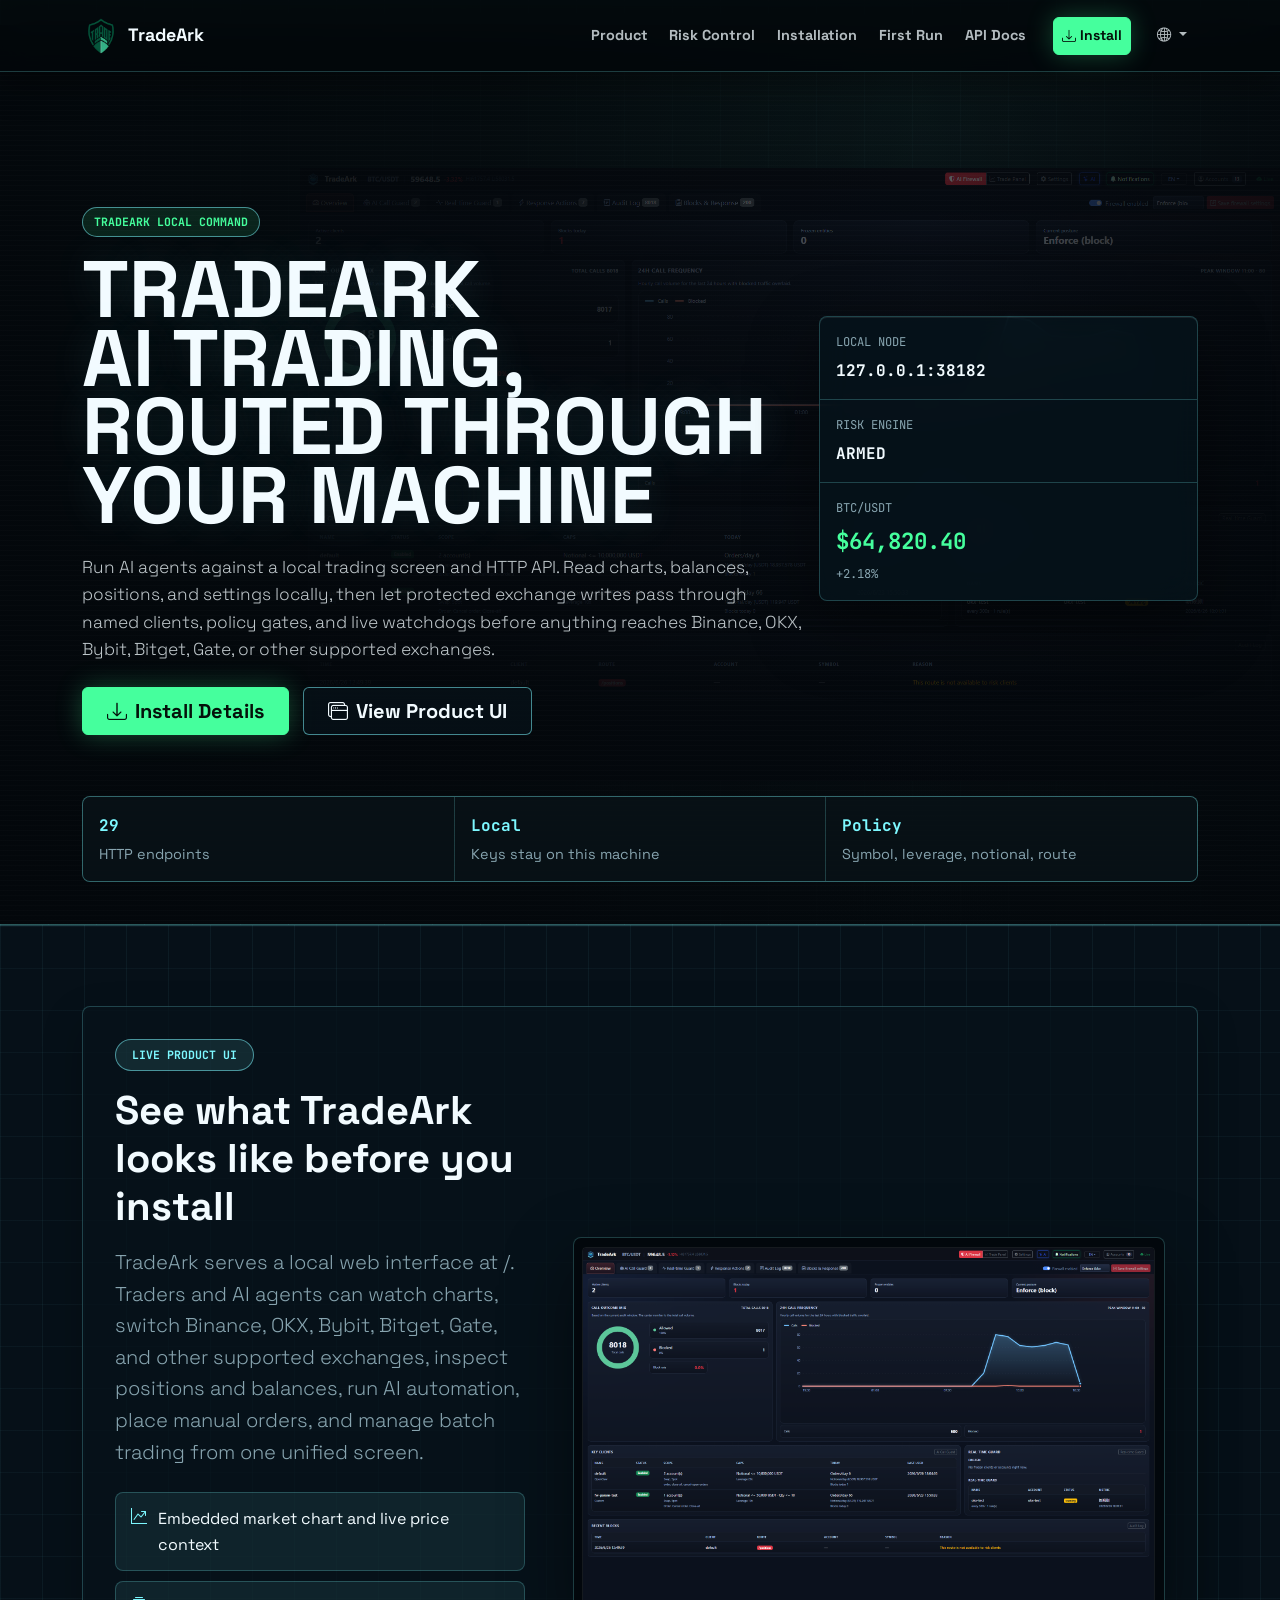
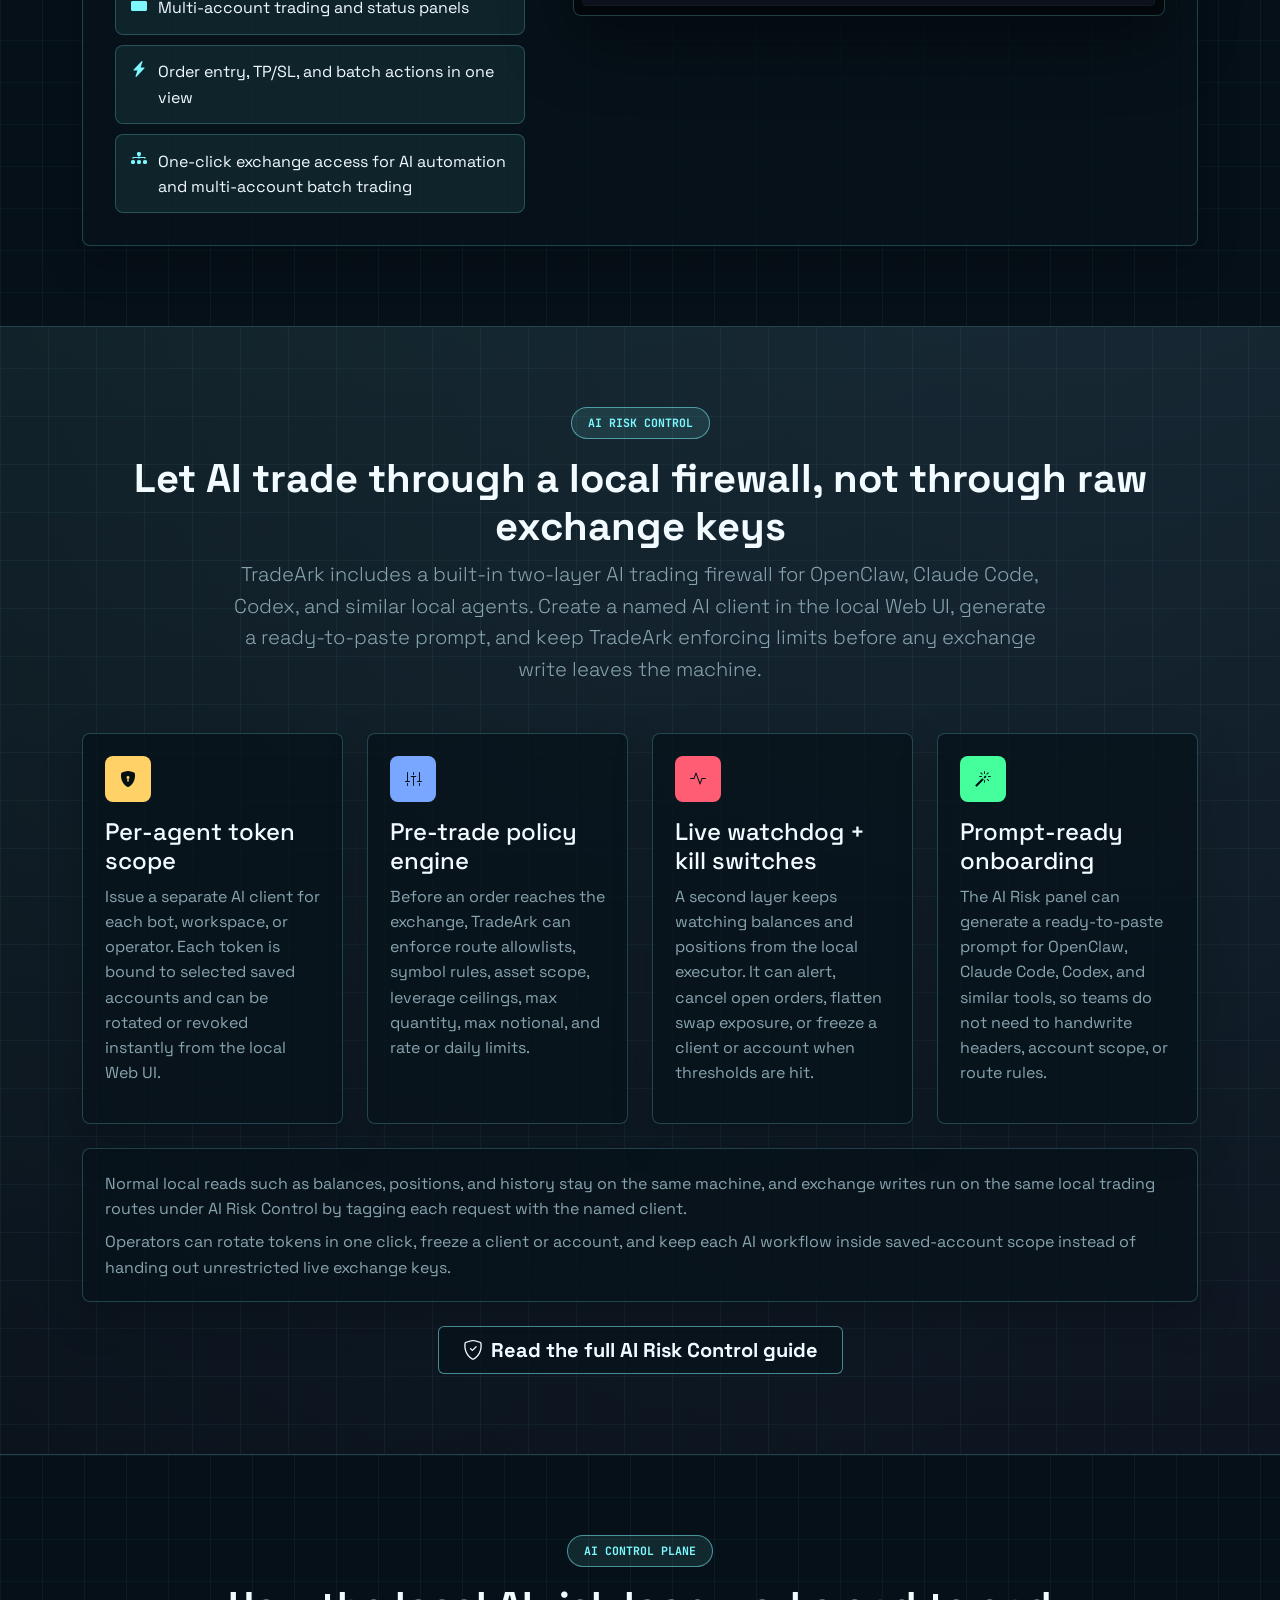
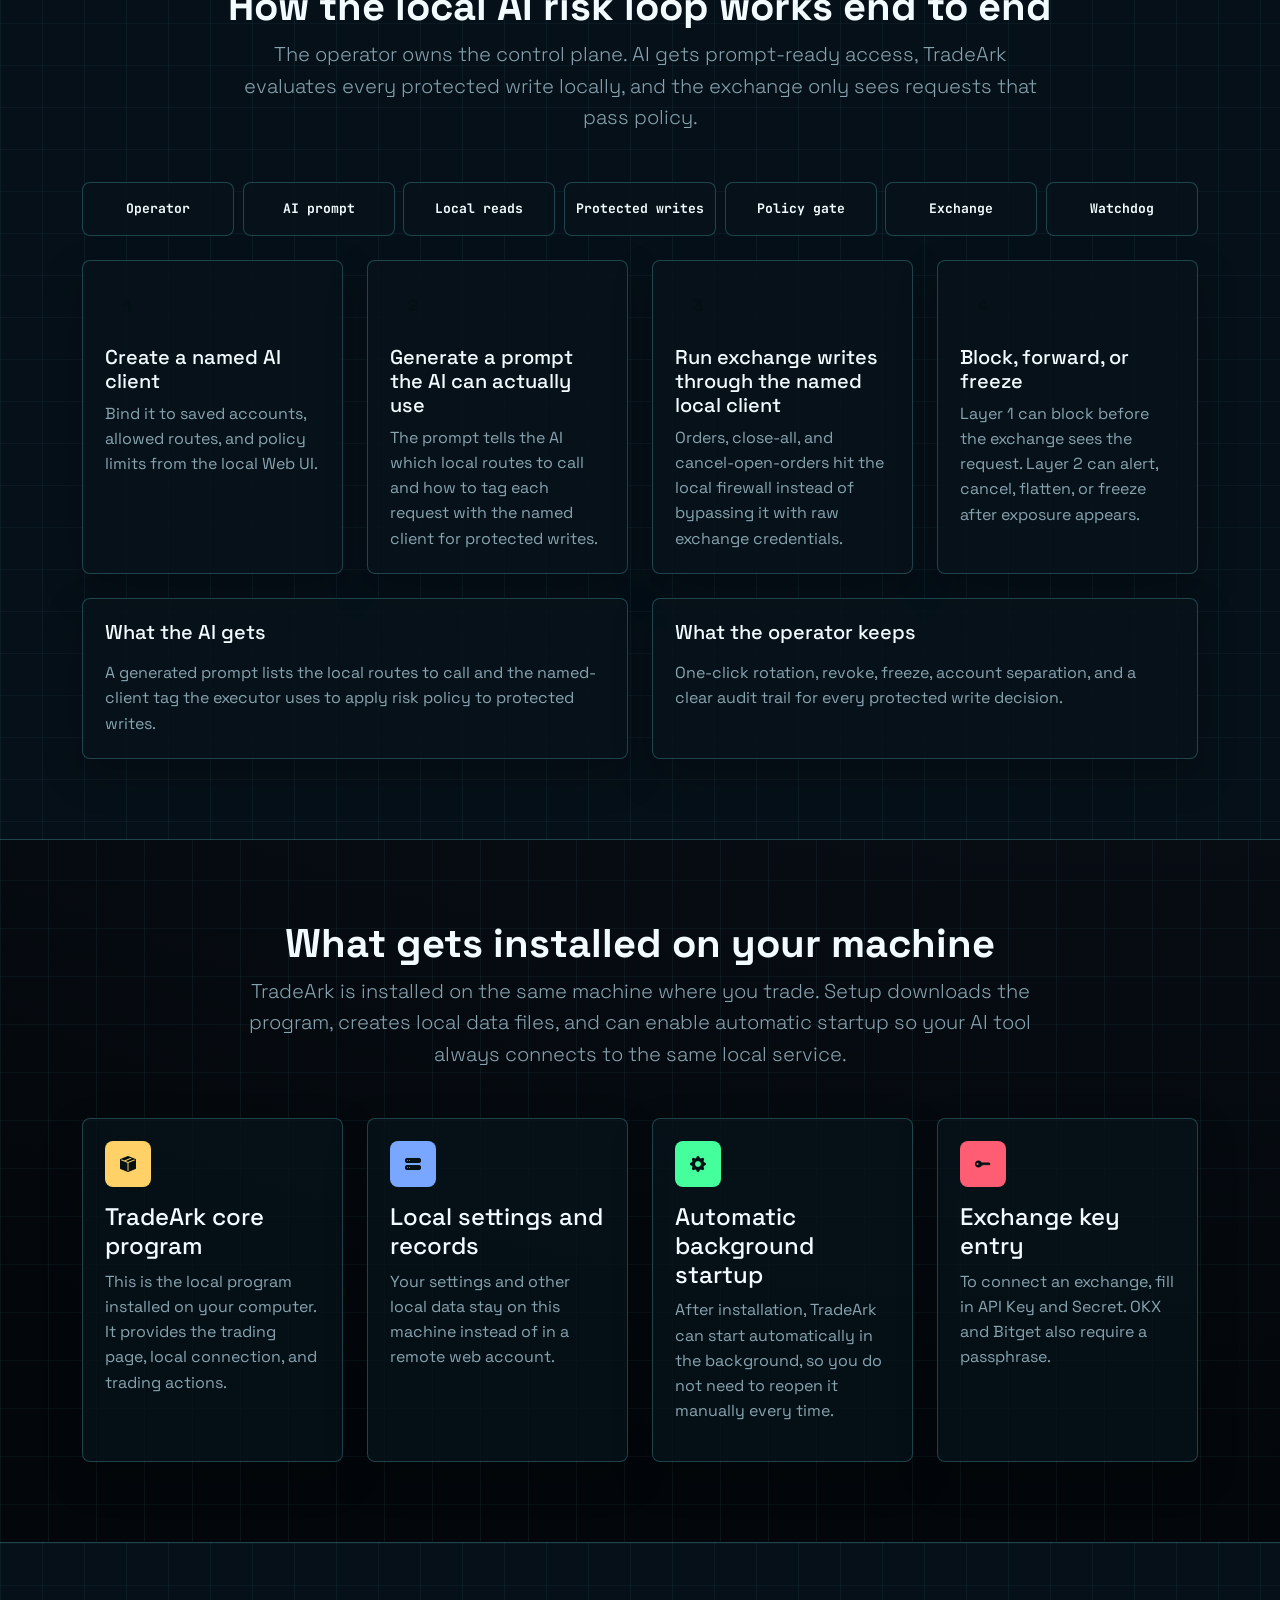
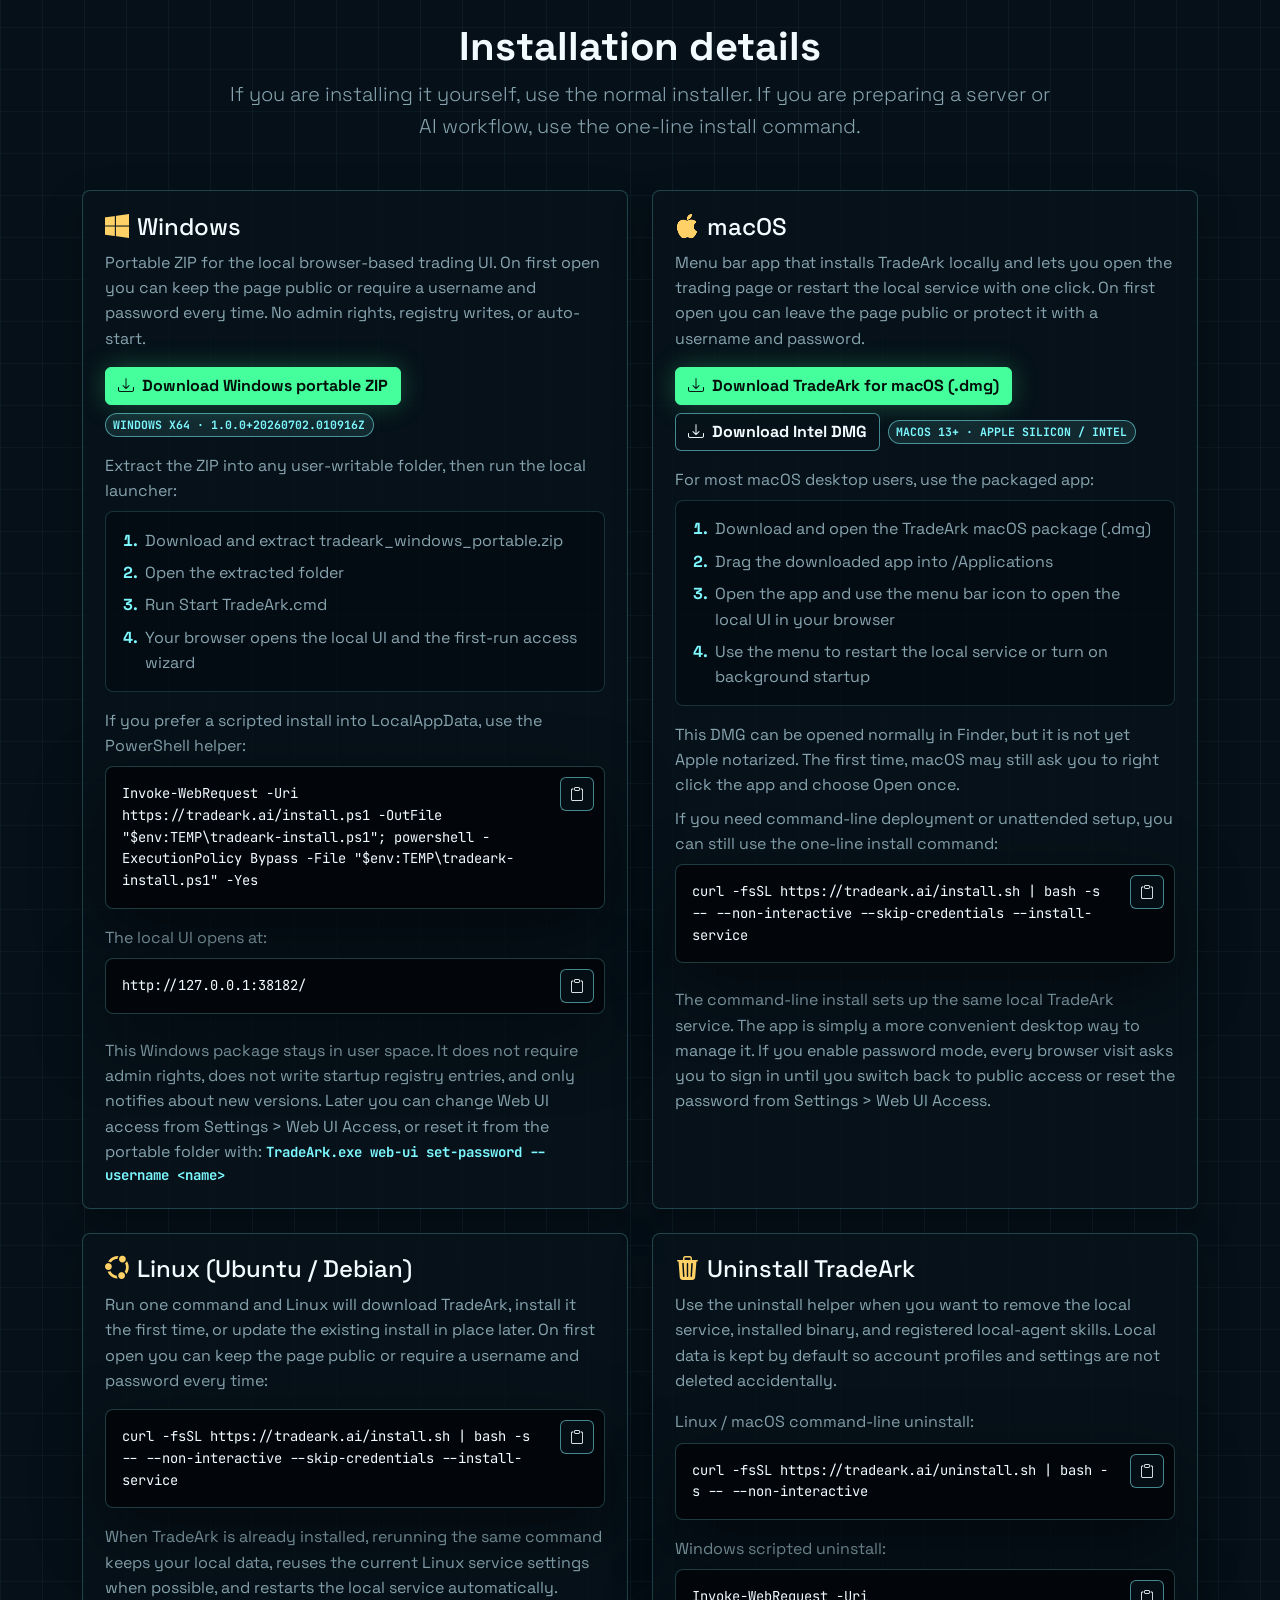
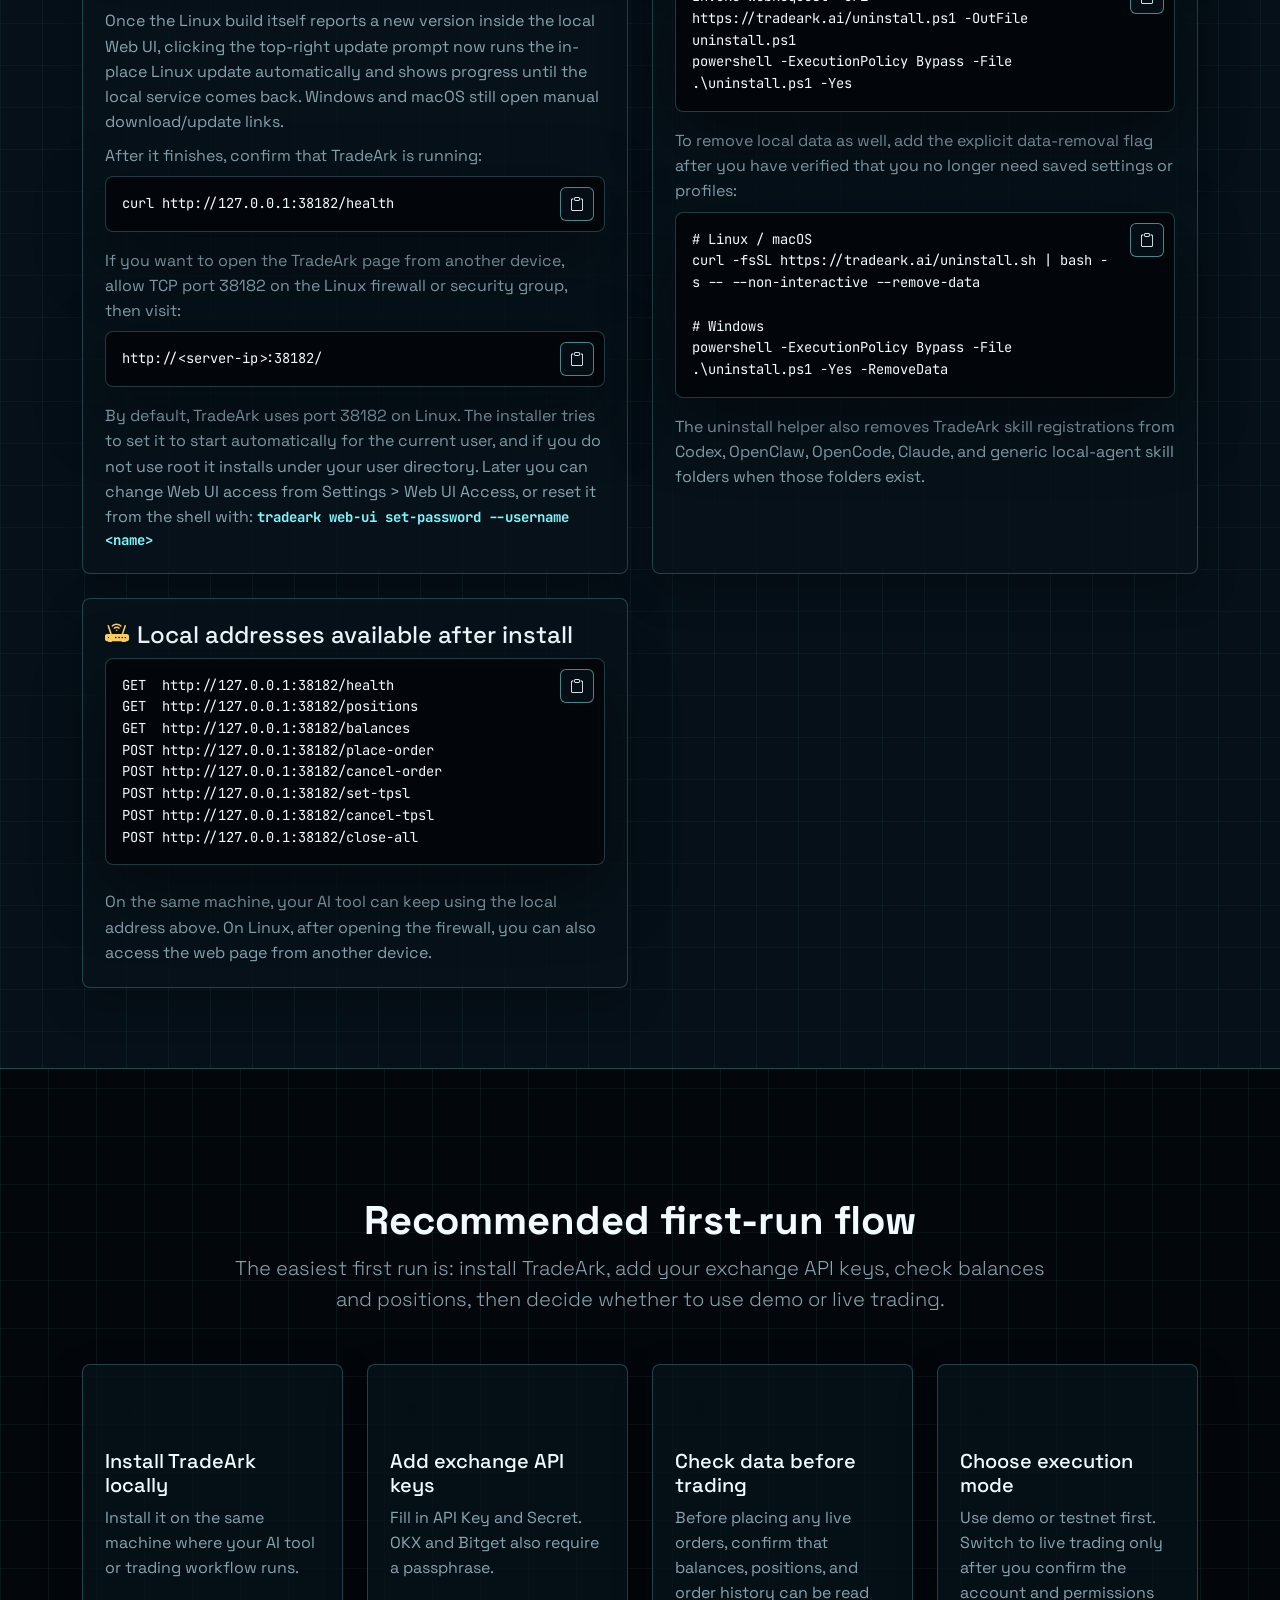
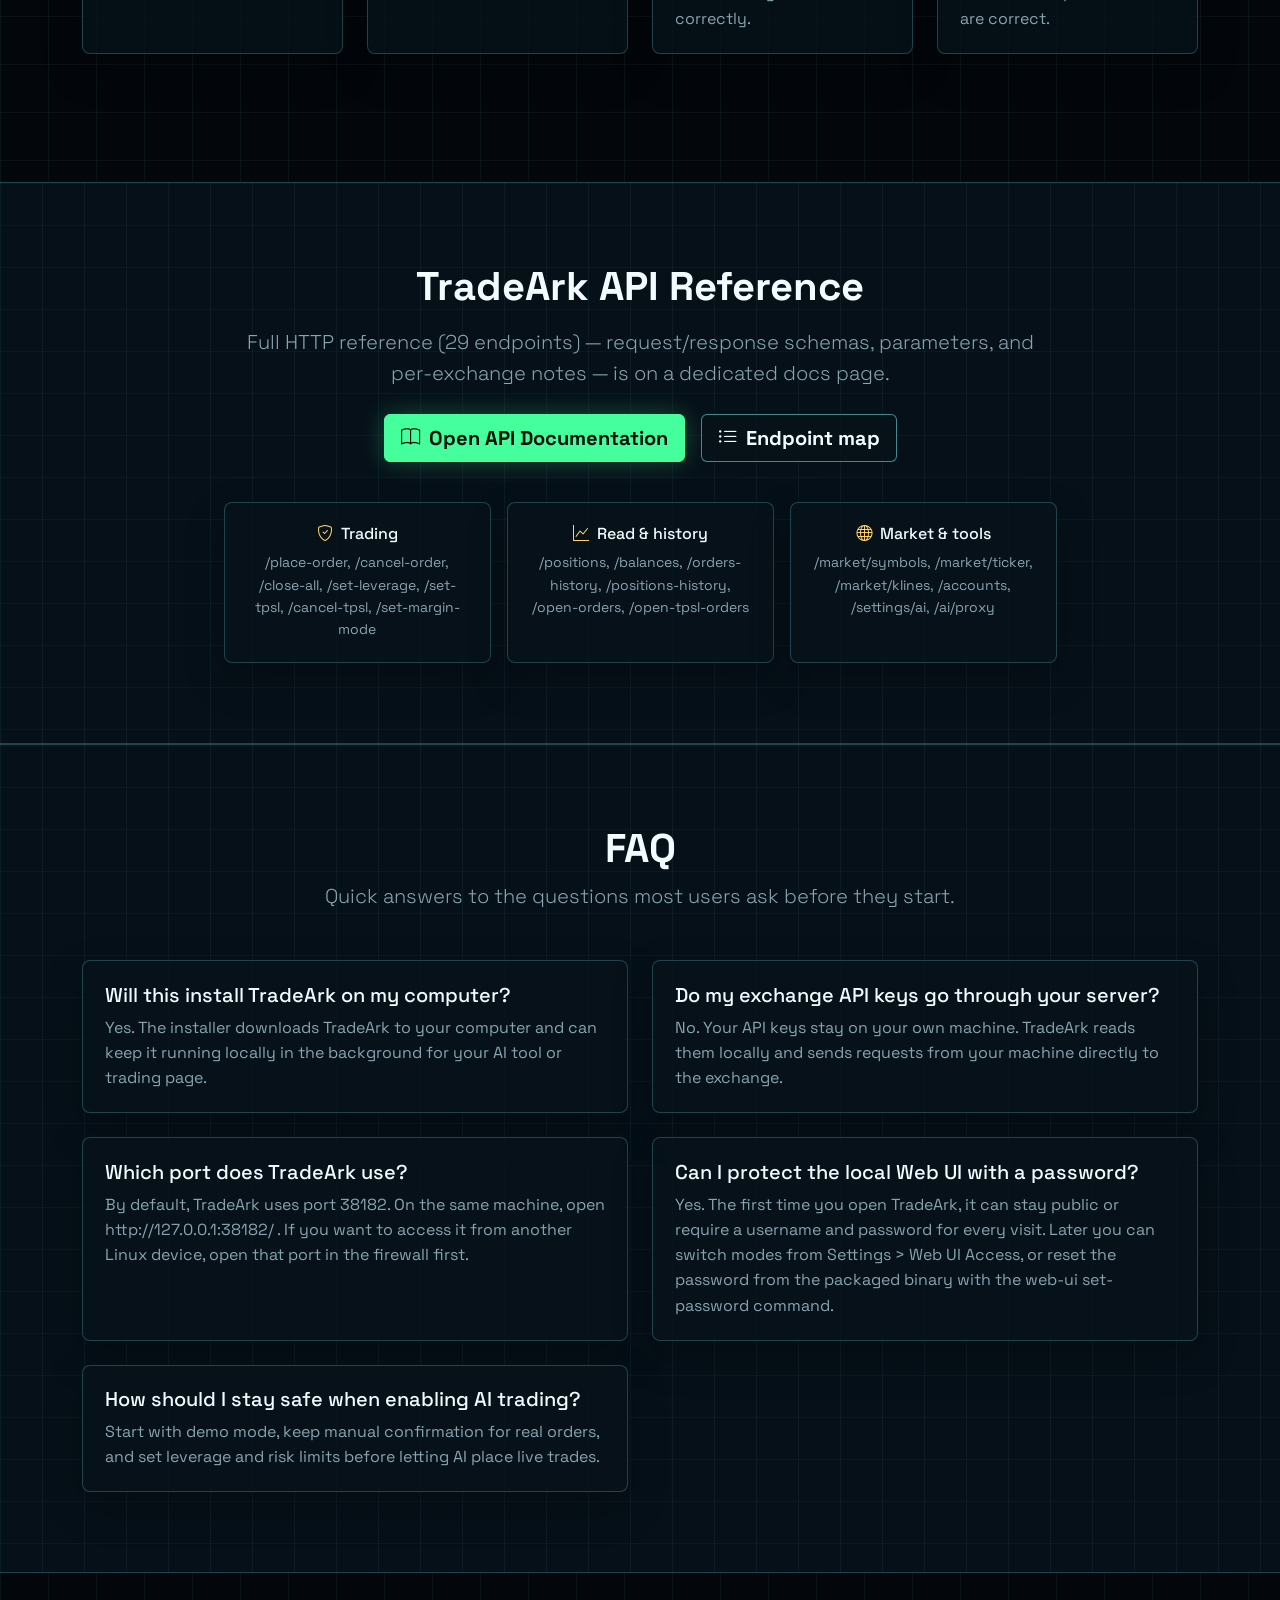
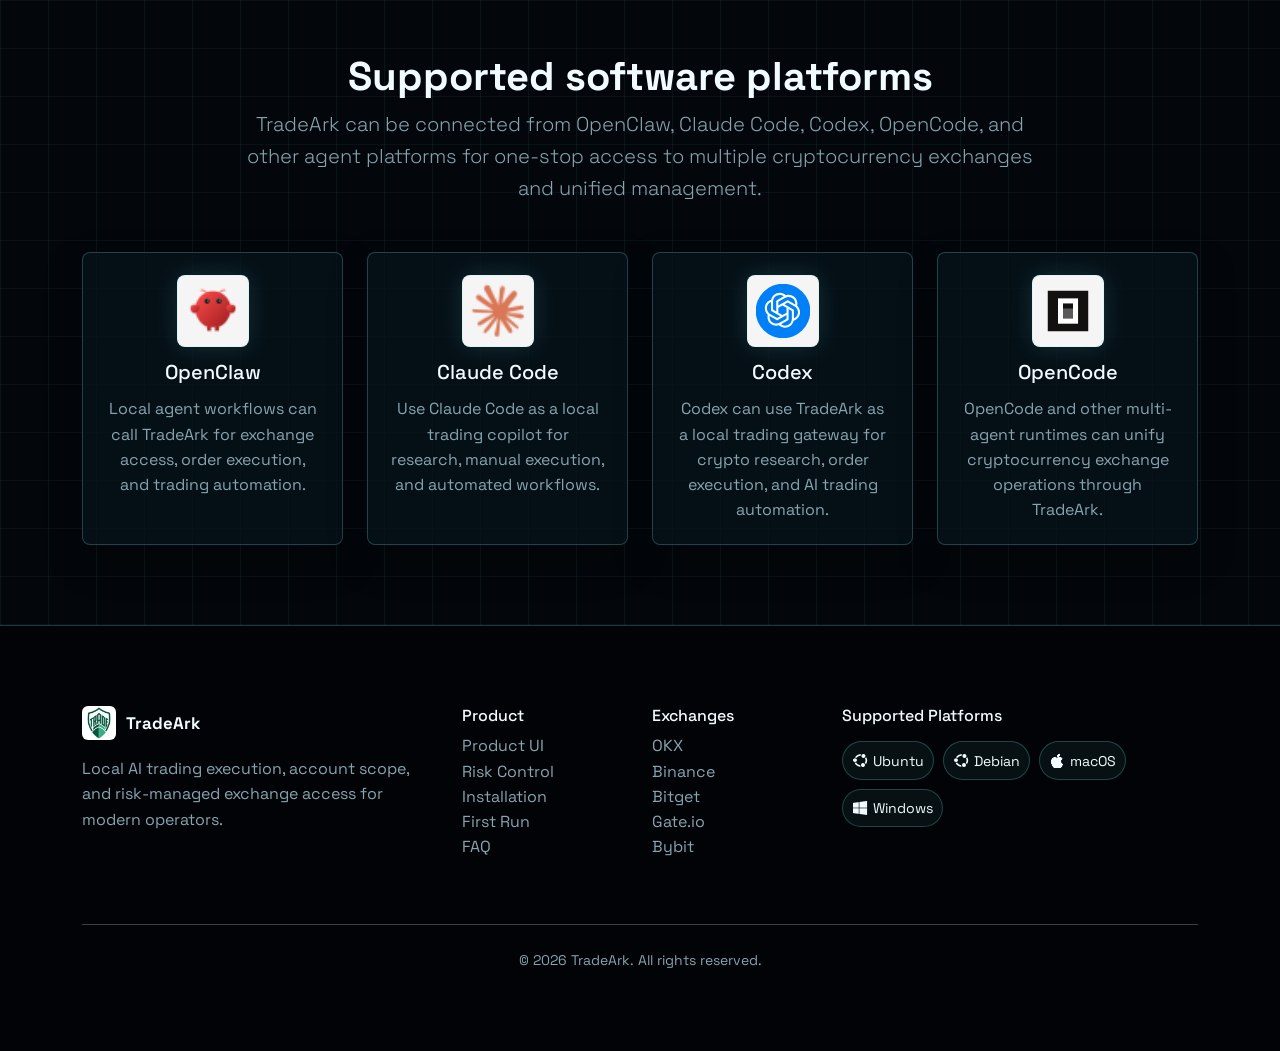
==== commit 570c4ccd: "codex-发布代理7897端口探测" ====
--- a/index.html
+++ b/index.html
@@ -383,7 +383,7 @@
                     <p class="text-muted">Portable ZIP for the local browser-based trading UI. On first open you can keep the page public or require a username and password every time. No admin rights, registry writes, or auto-start.</p>
                     <div class="d-flex gap-2 flex-wrap mb-3">
                         <a href="https://tradeark.ai/releases/latest/tradeark_windows_portable.zip" class="btn btn-warning"><i class="bi bi-download me-2"></i>Download Windows portable ZIP</a>
-                        <span class="badge bg-secondary align-self-center">Windows x64 · 1.0.0+20260702.001348Z</span>
+                        <span class="badge bg-secondary align-self-center">Windows x64 · 1.0.0+20260702.010916Z</span>
                     </div>
                     <p class="text-muted mb-2">Extract the ZIP into any user-writable folder, then run the local launcher:</p>
                     <ol class="install-steps-list mb-3">
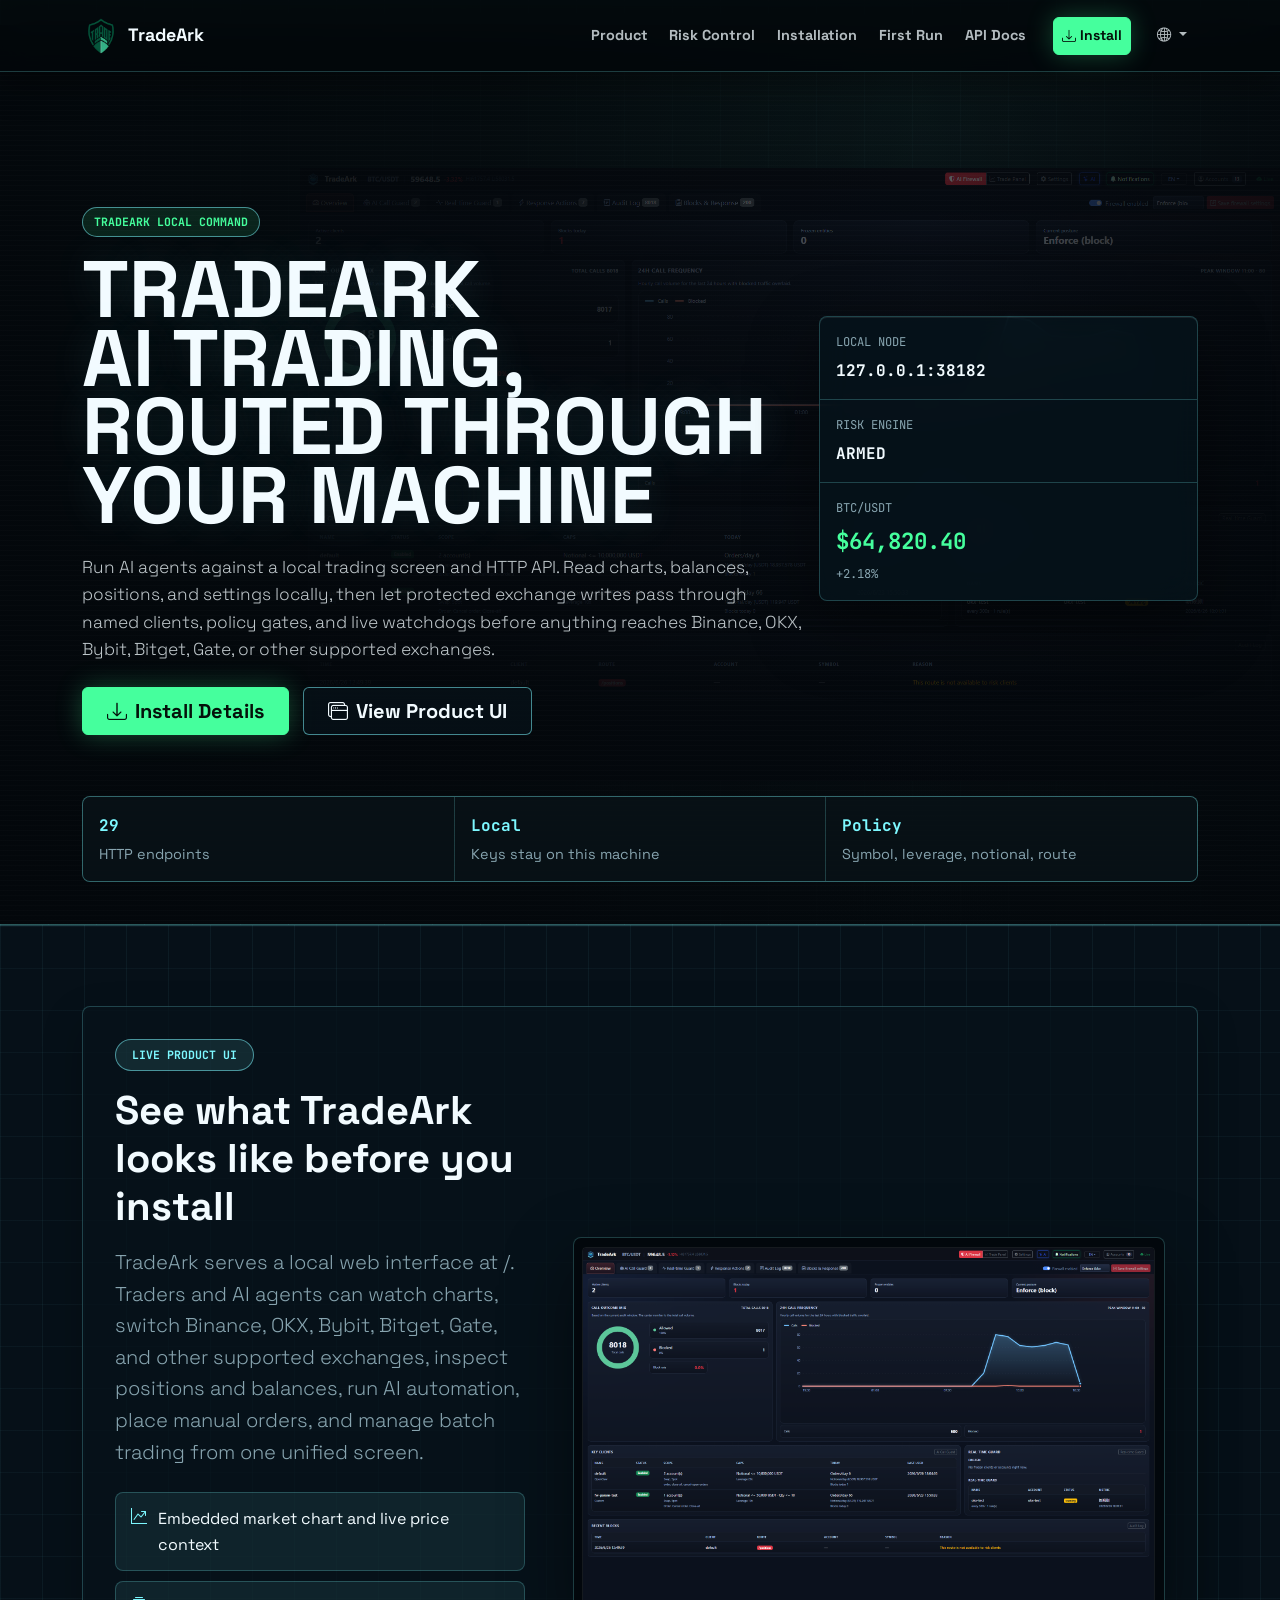
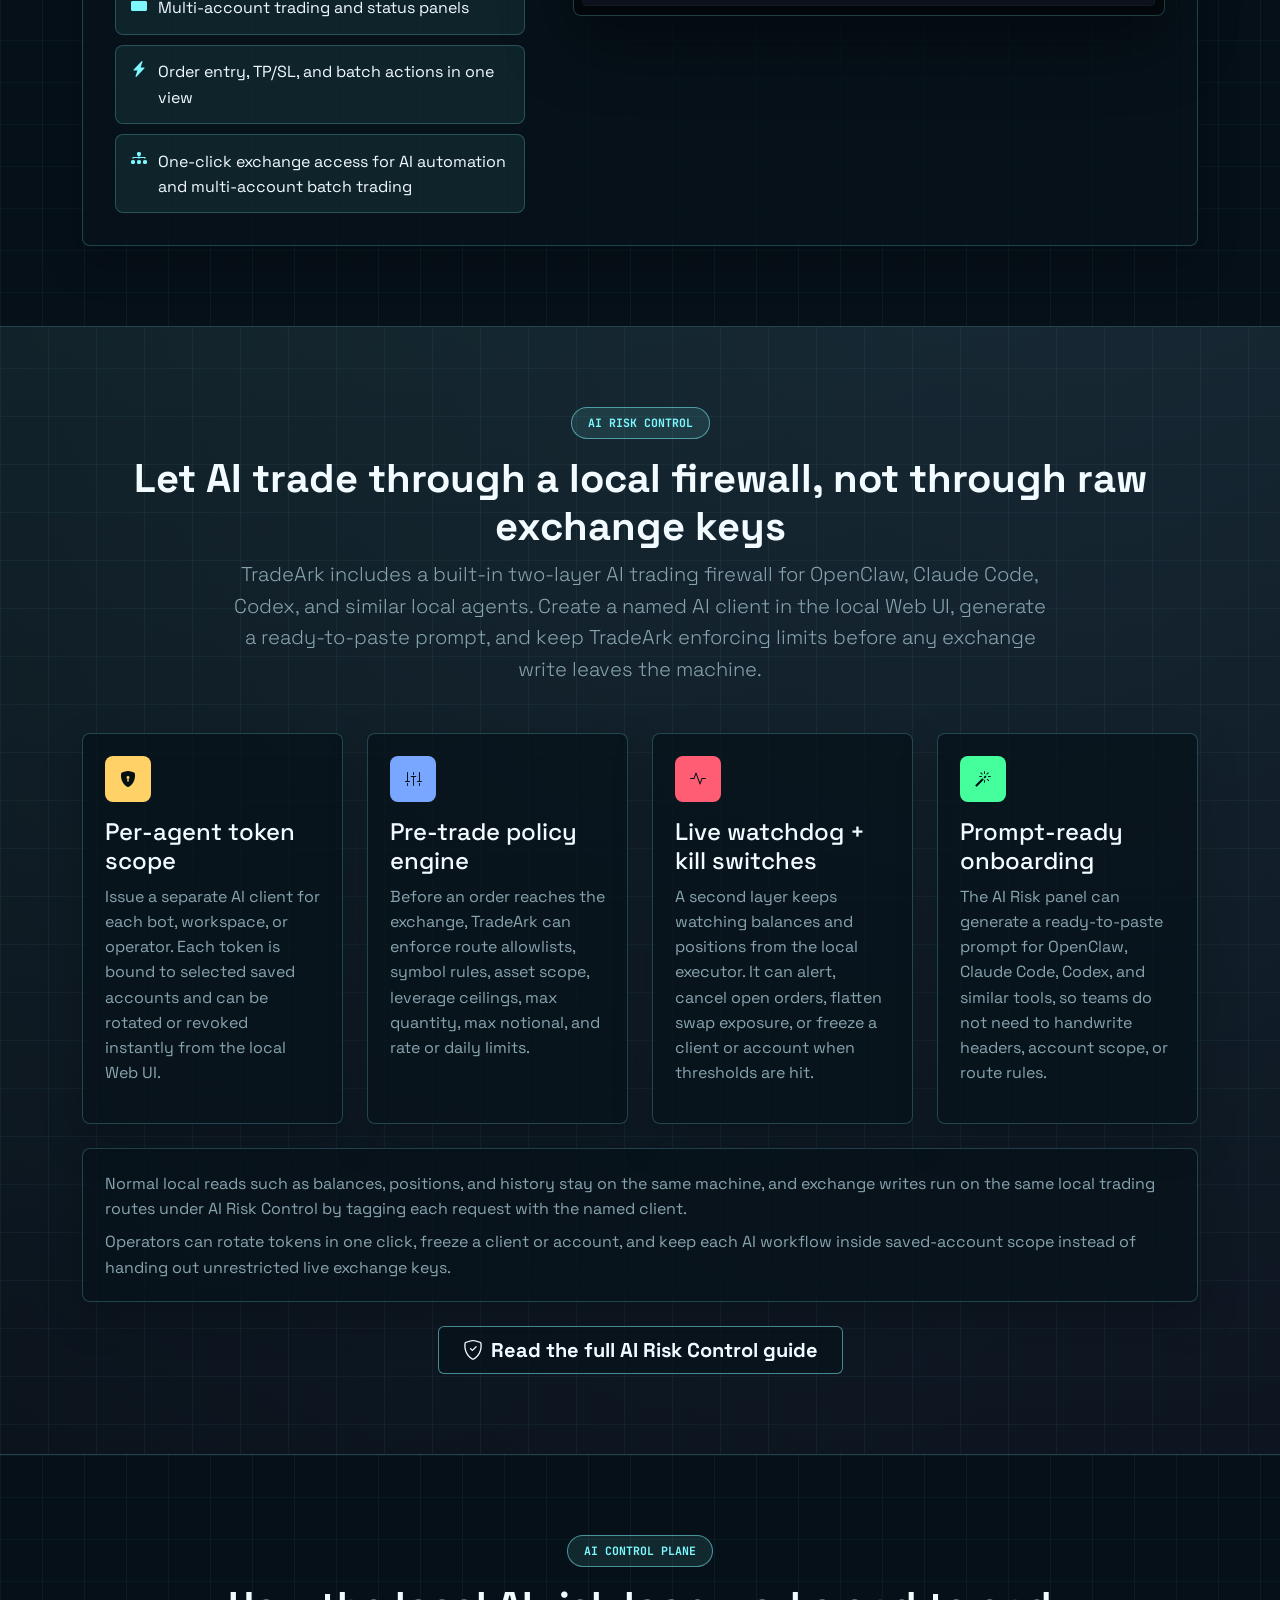
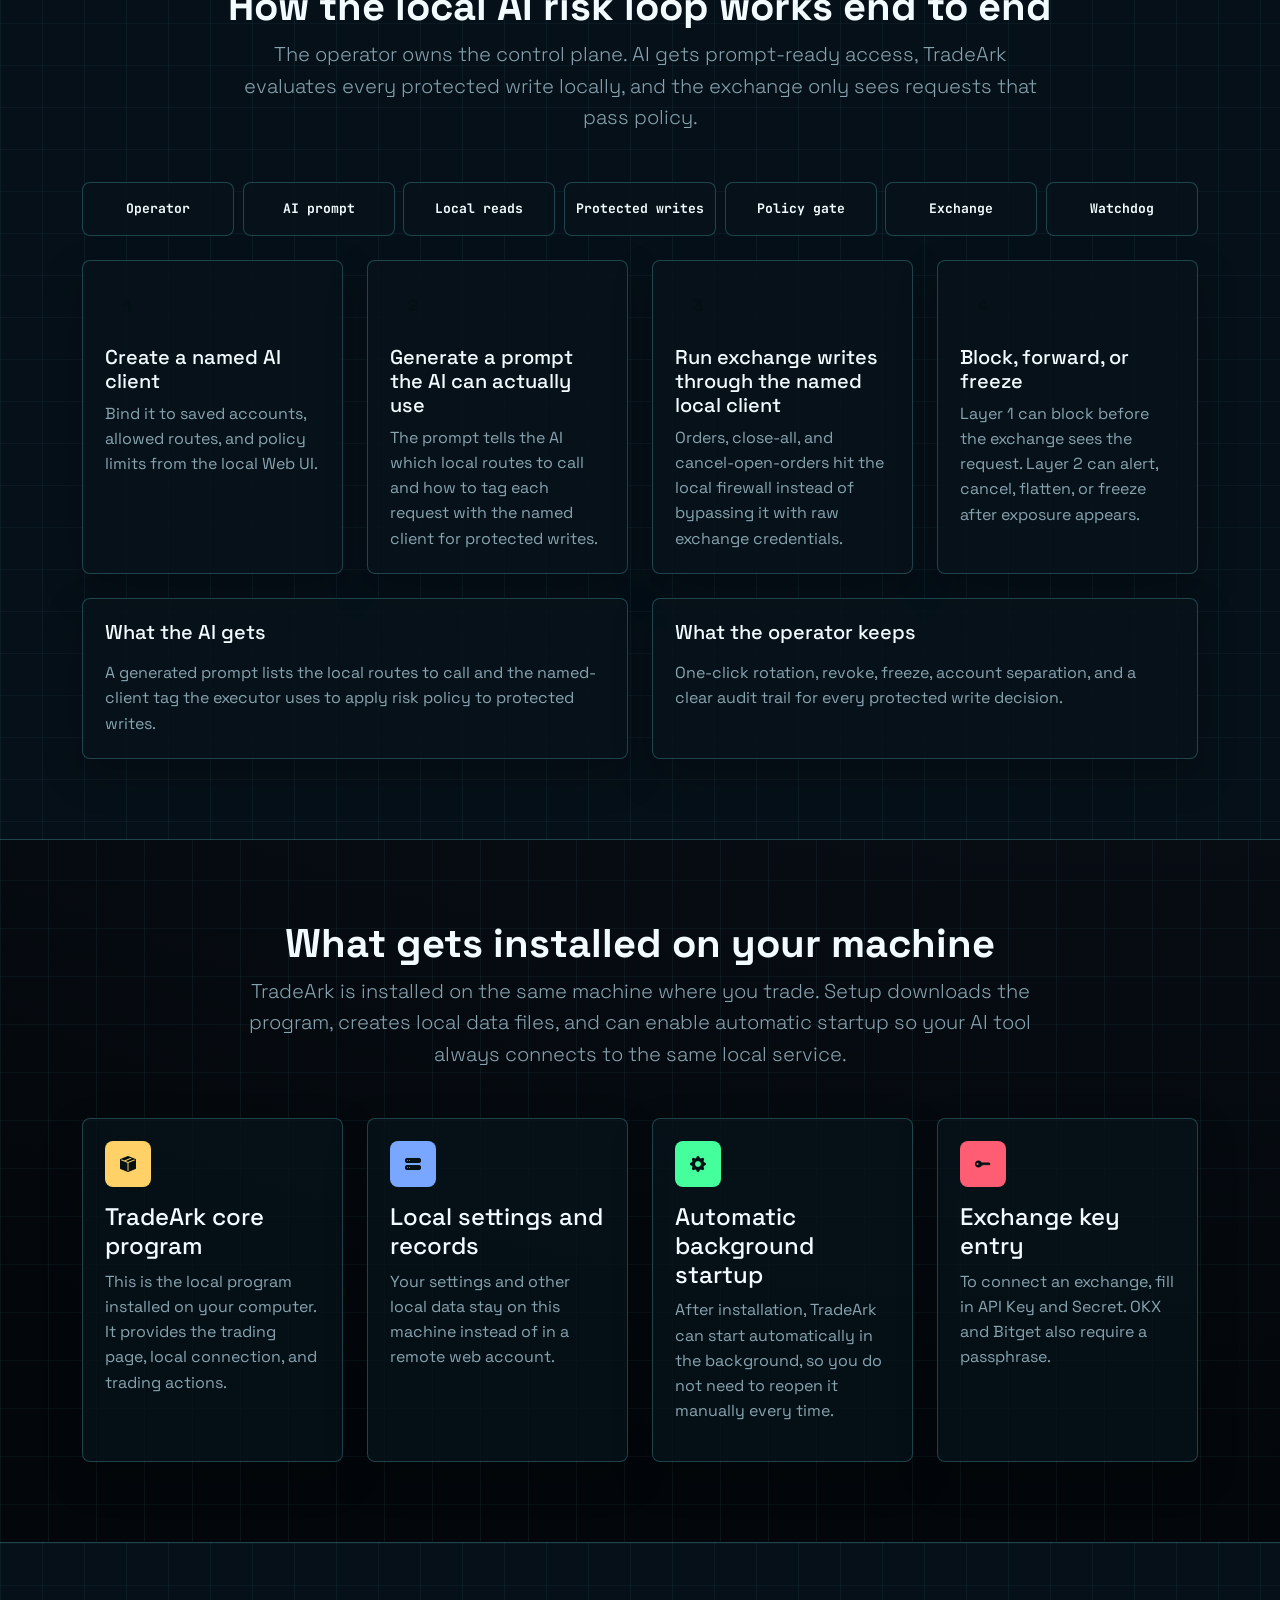
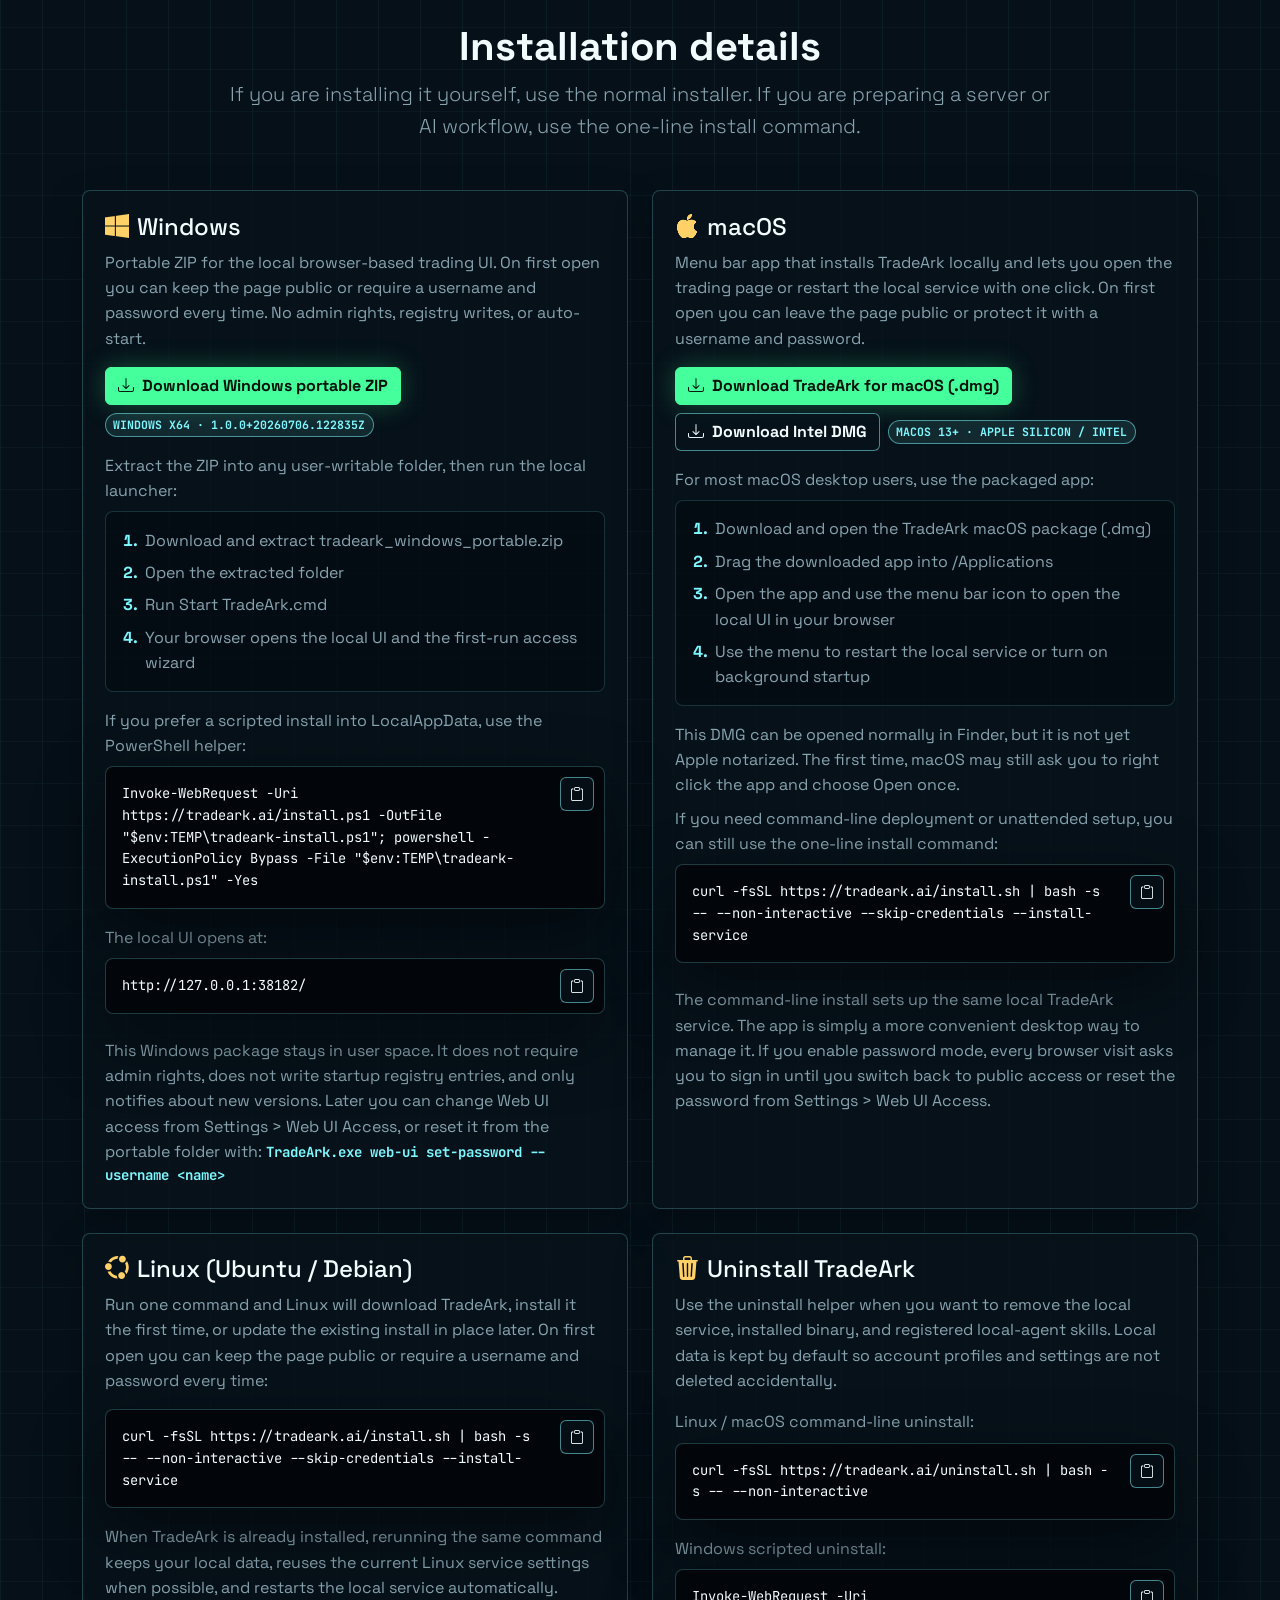
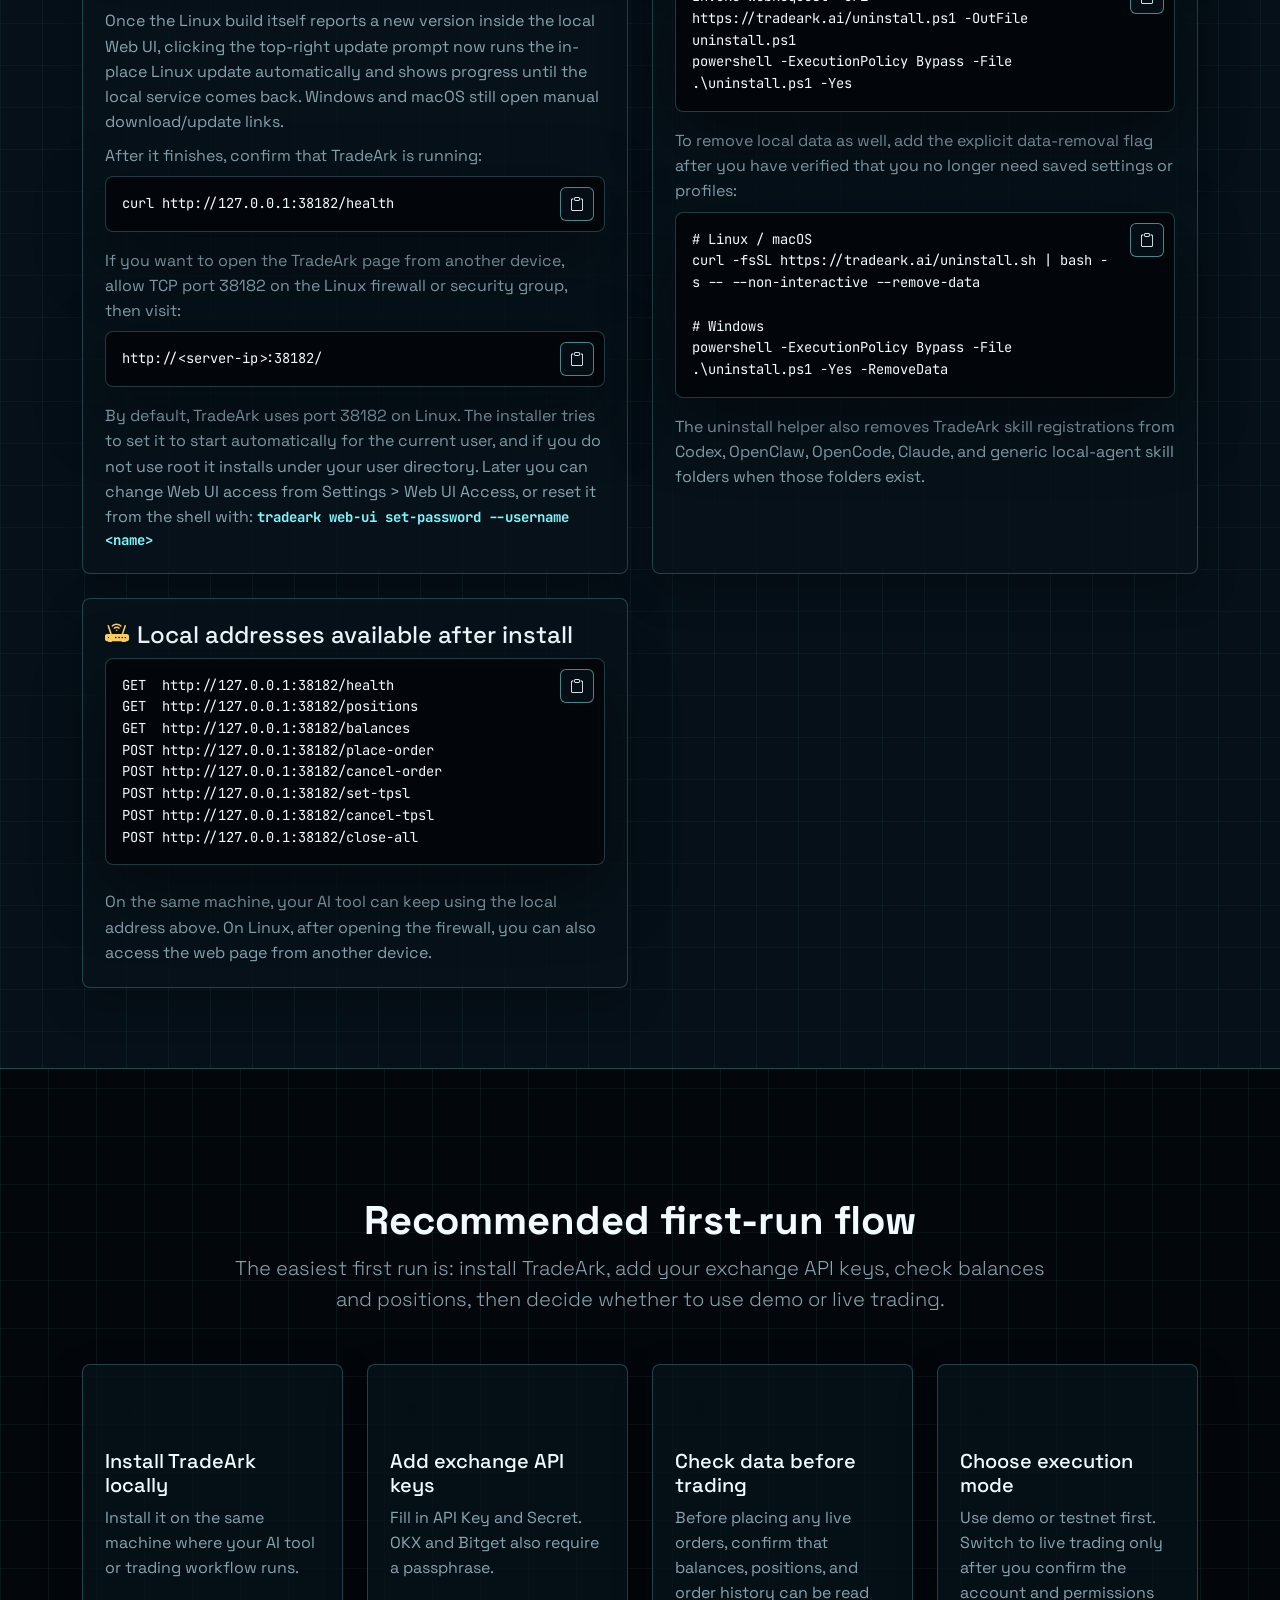
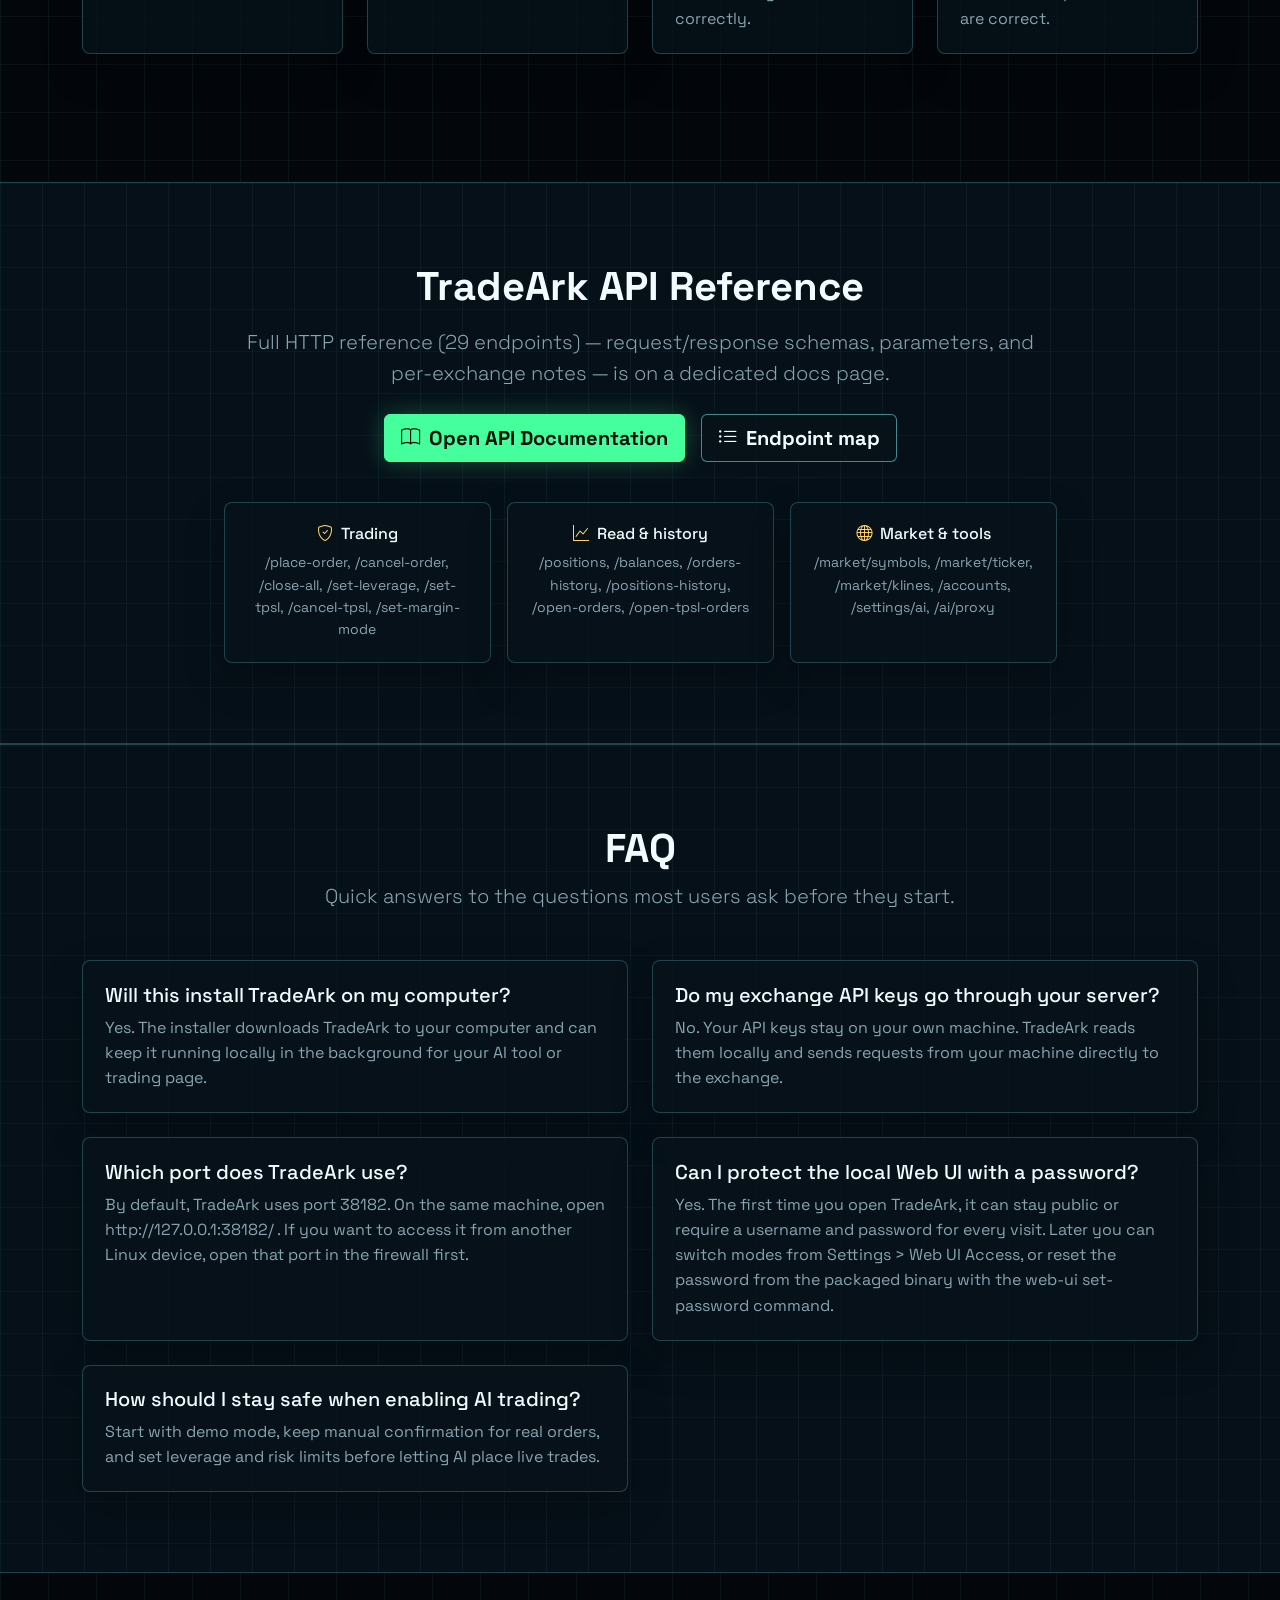
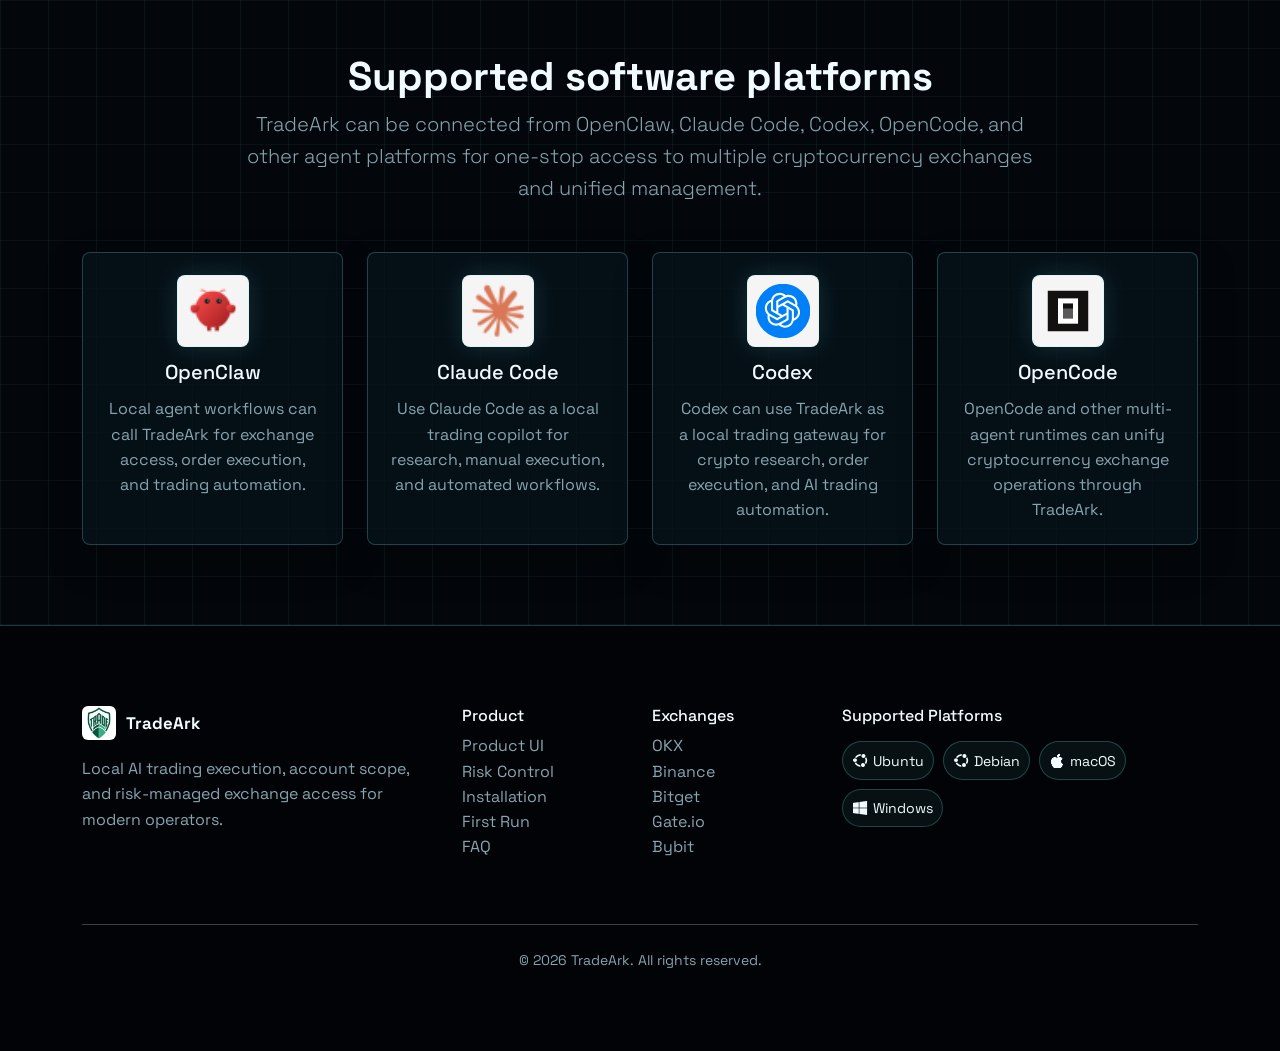
==== commit c9080691: "codex-update-tradeark-release-20260706" ====
--- a/index.html
+++ b/index.html
@@ -383,7 +383,7 @@
                     <p class="text-muted">Portable ZIP for the local browser-based trading UI. On first open you can keep the page public or require a username and password every time. No admin rights, registry writes, or auto-start.</p>
                     <div class="d-flex gap-2 flex-wrap mb-3">
                         <a href="https://tradeark.ai/releases/latest/tradeark_windows_portable.zip" class="btn btn-warning"><i class="bi bi-download me-2"></i>Download Windows portable ZIP</a>
-                        <span class="badge bg-secondary align-self-center">Windows x64 · 1.0.0+20260702.010916Z</span>
+                        <span class="badge bg-secondary align-self-center">Windows x64 · 1.0.0+20260706.122835Z</span>
                     </div>
                     <p class="text-muted mb-2">Extract the ZIP into any user-writable folder, then run the local launcher:</p>
                     <ol class="install-steps-list mb-3">
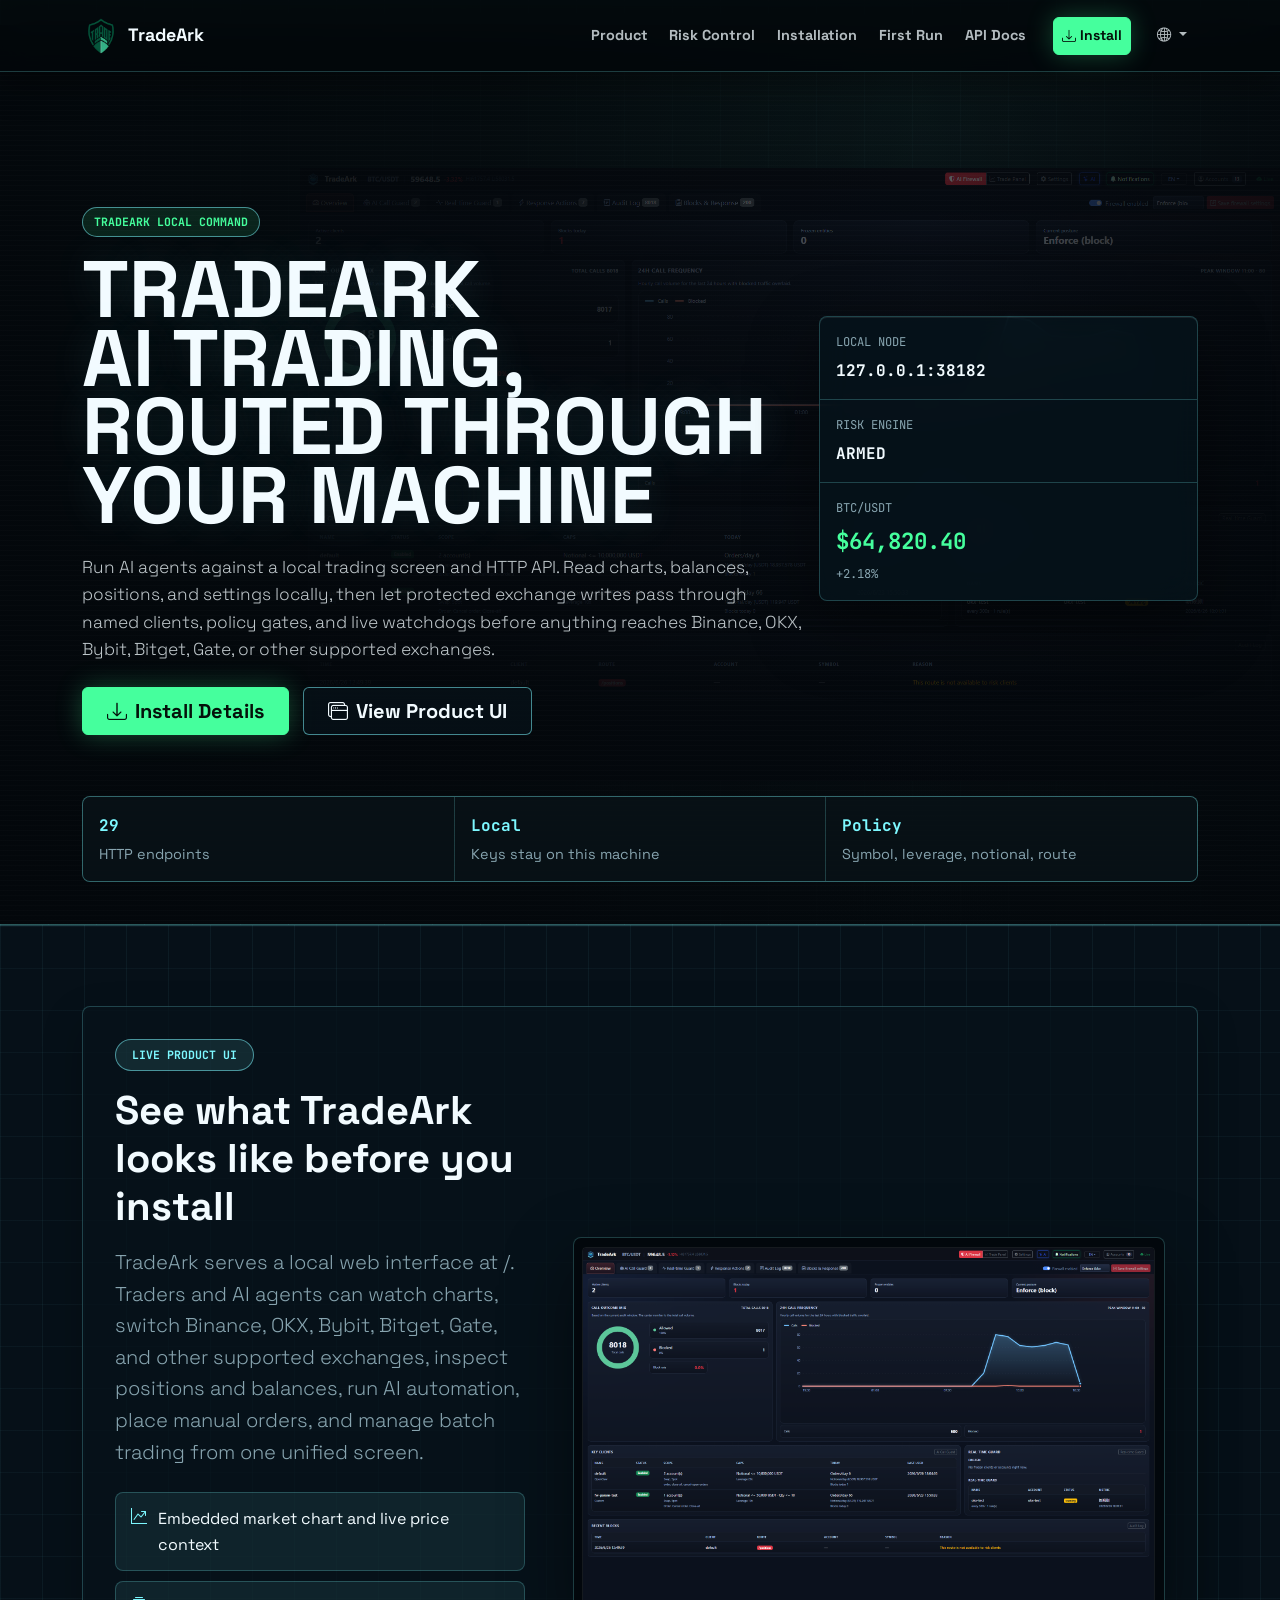
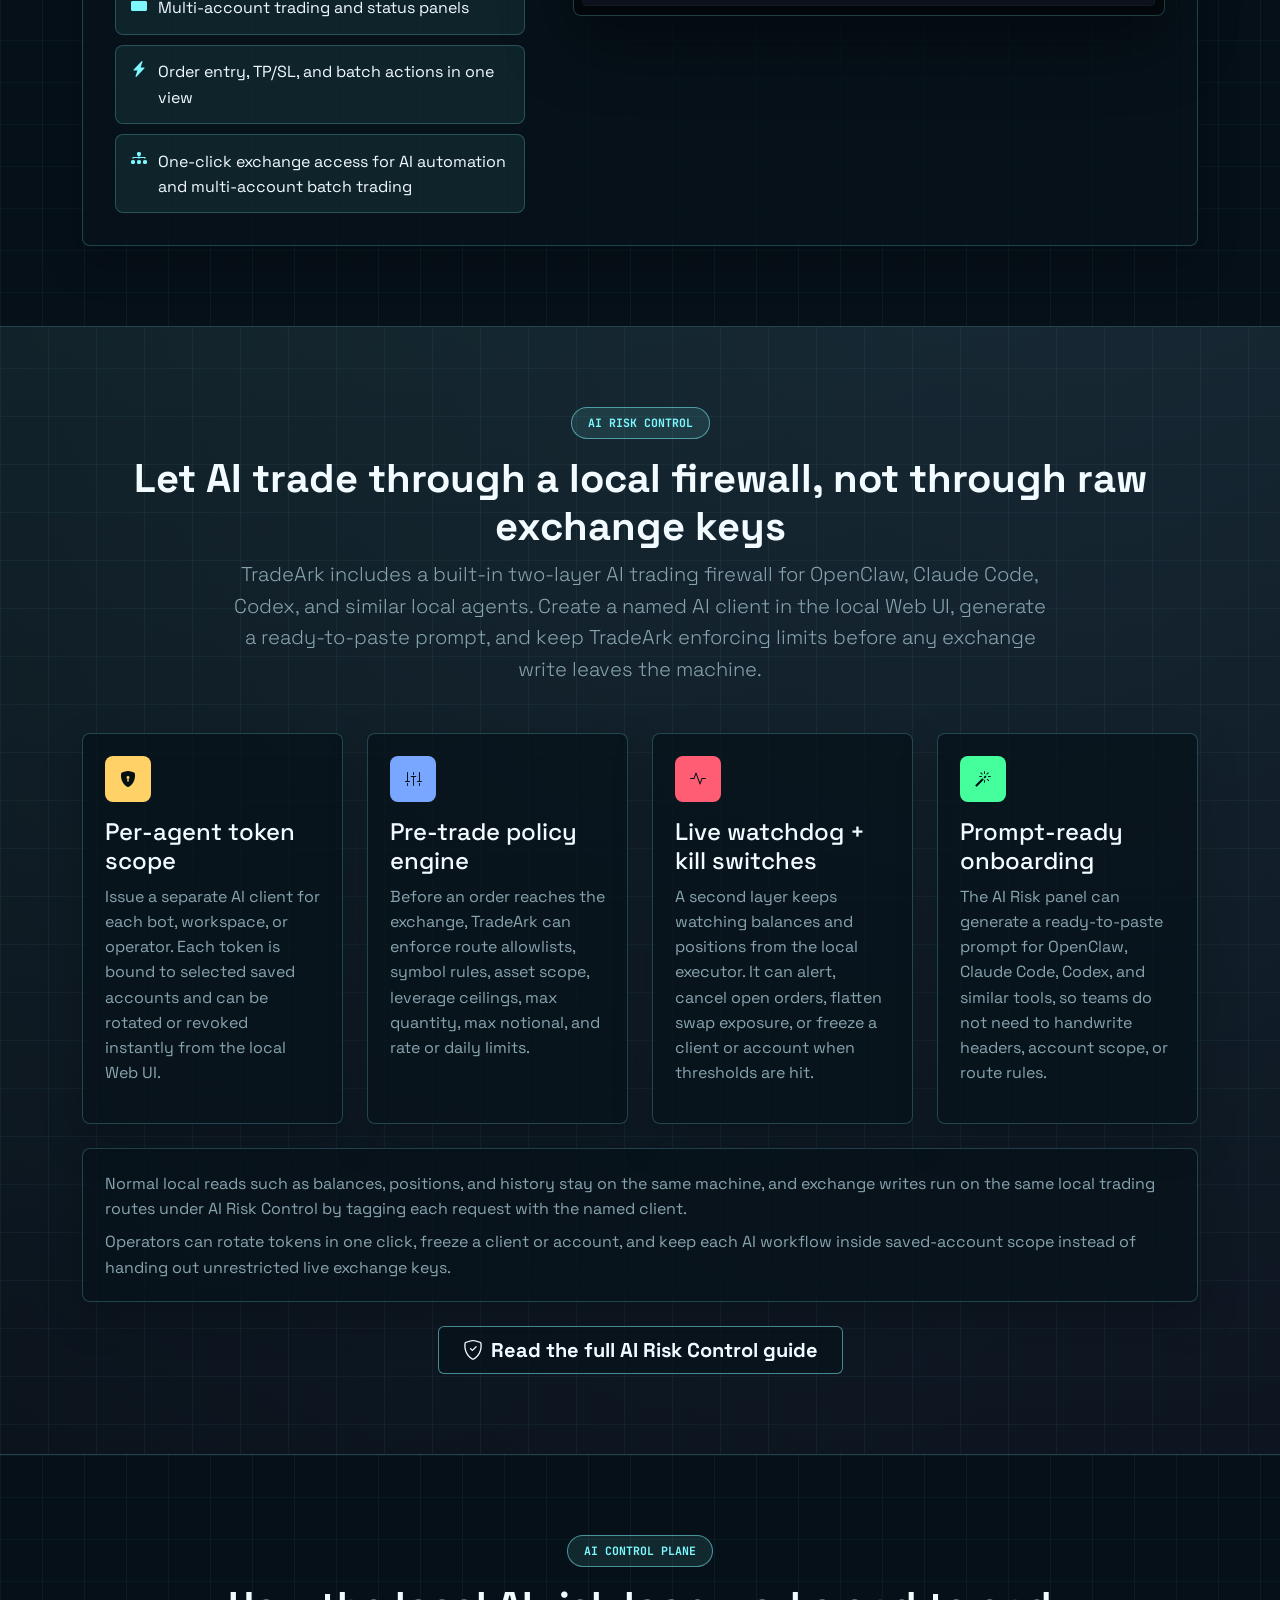
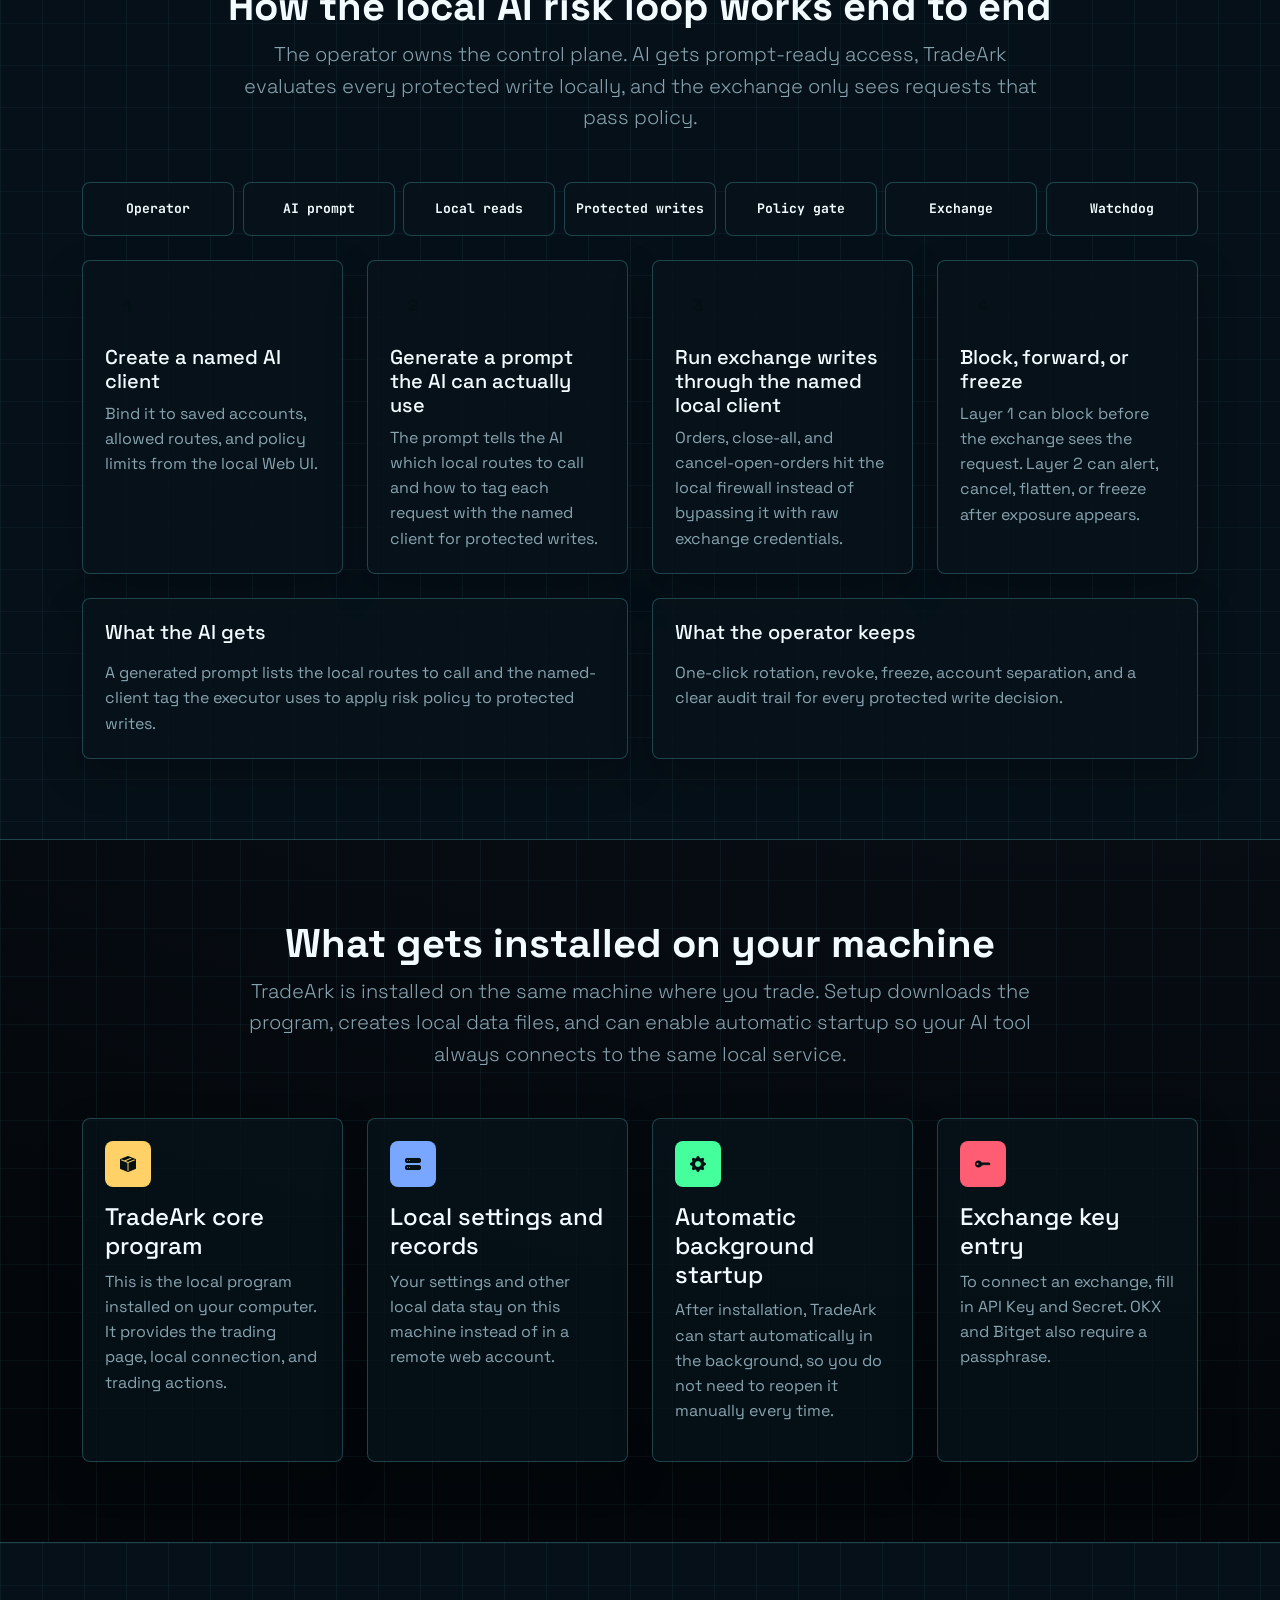
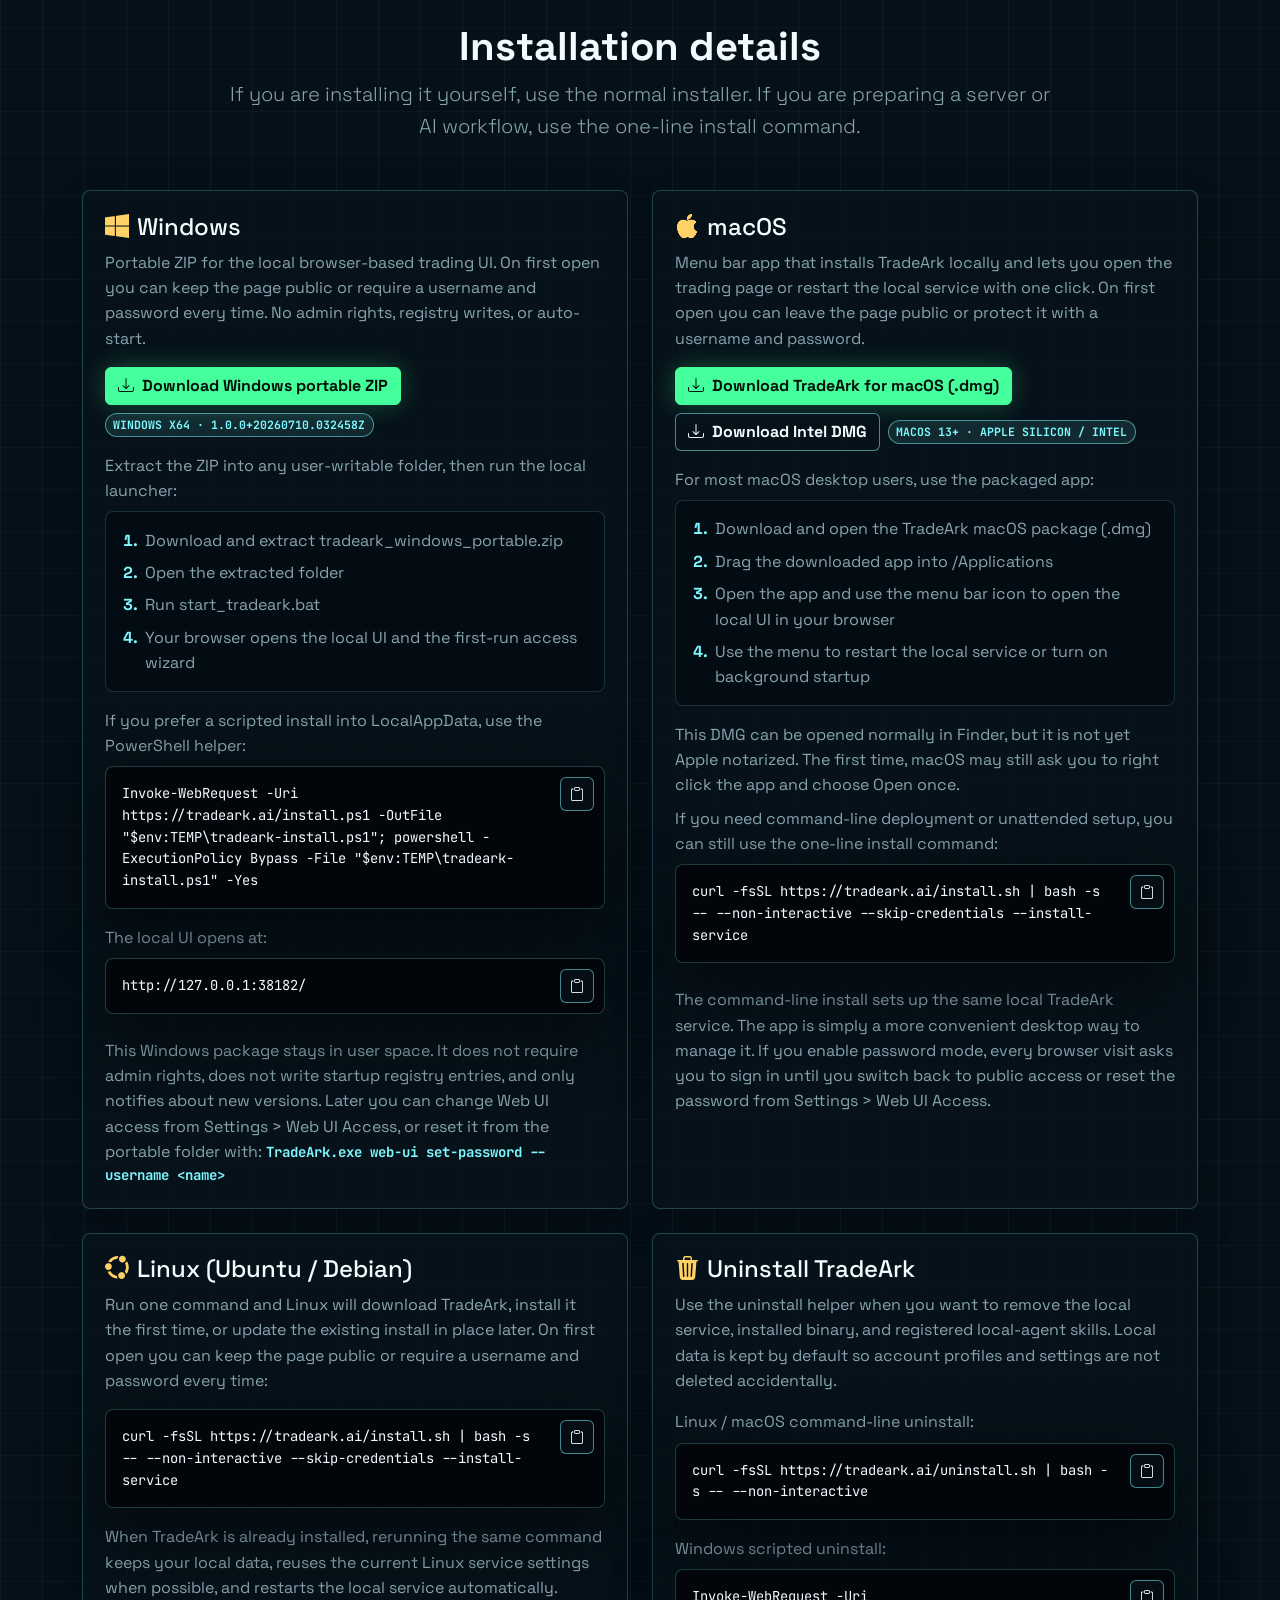
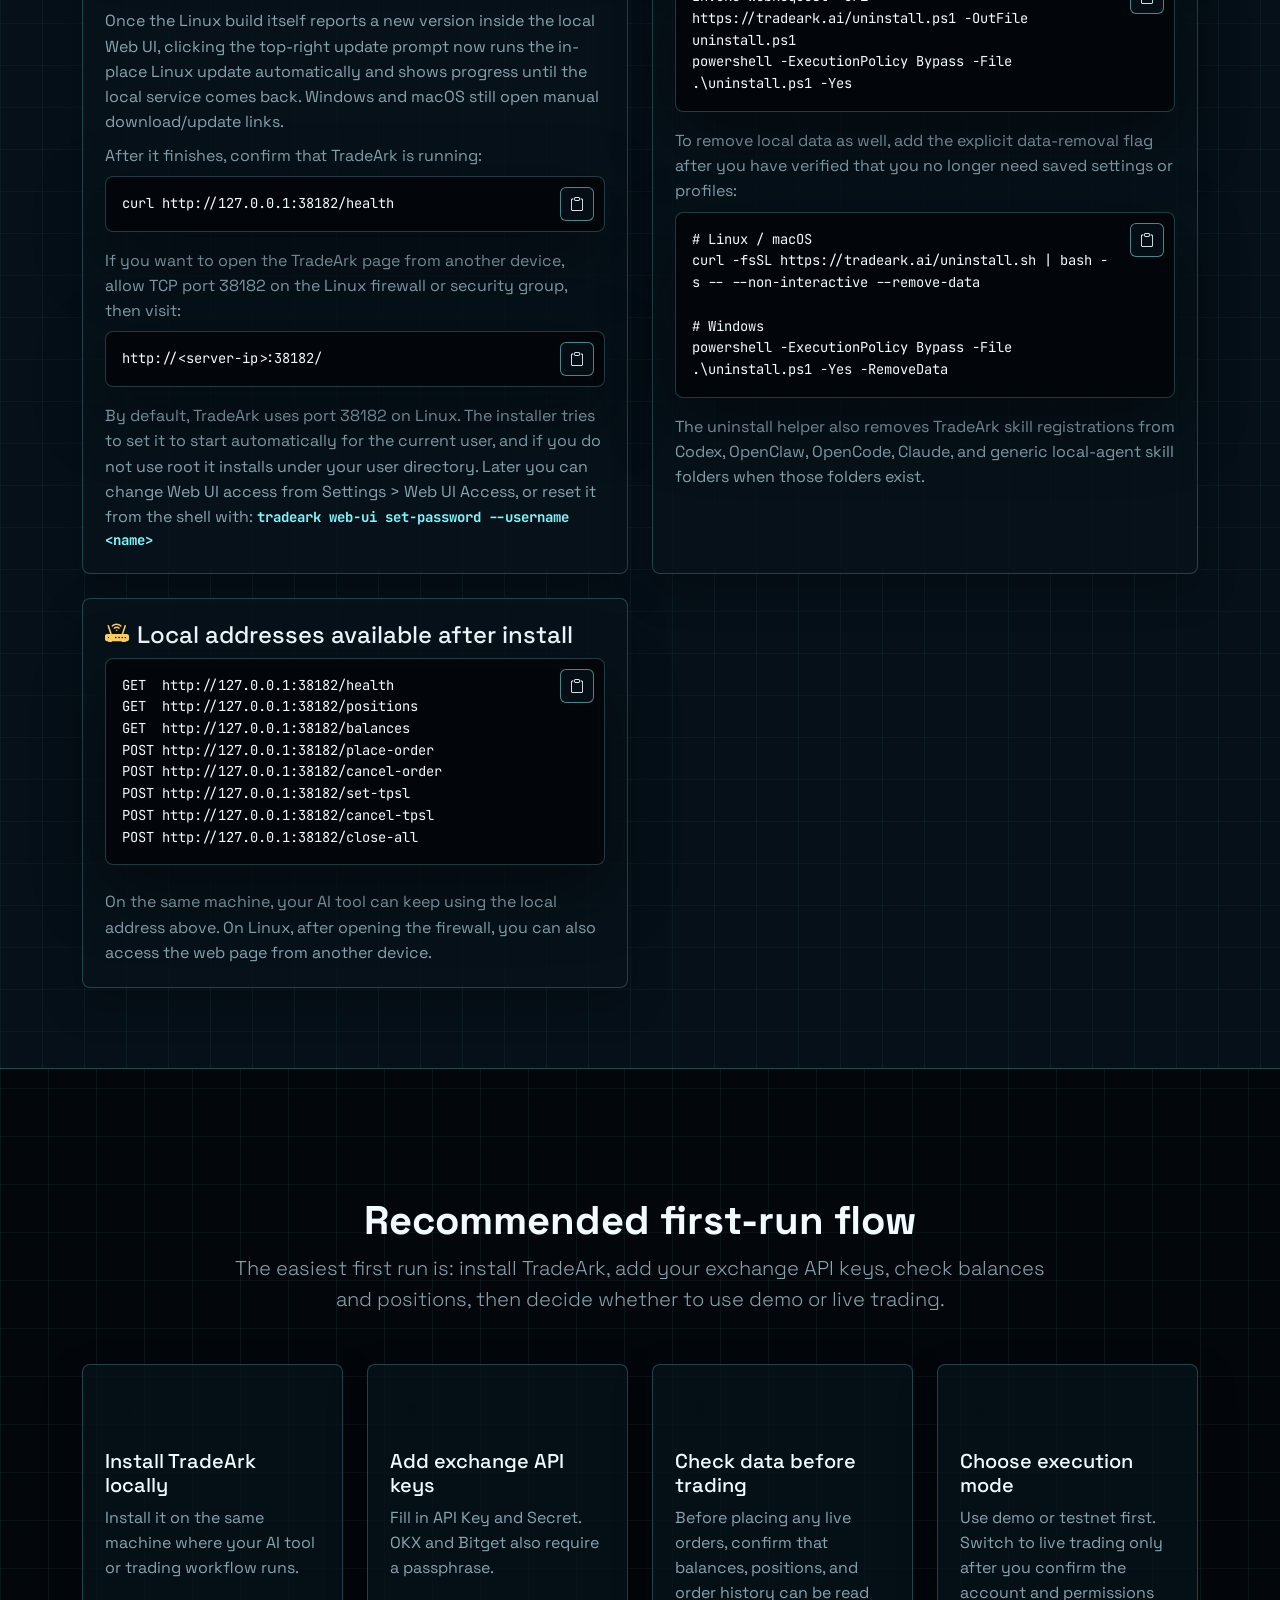
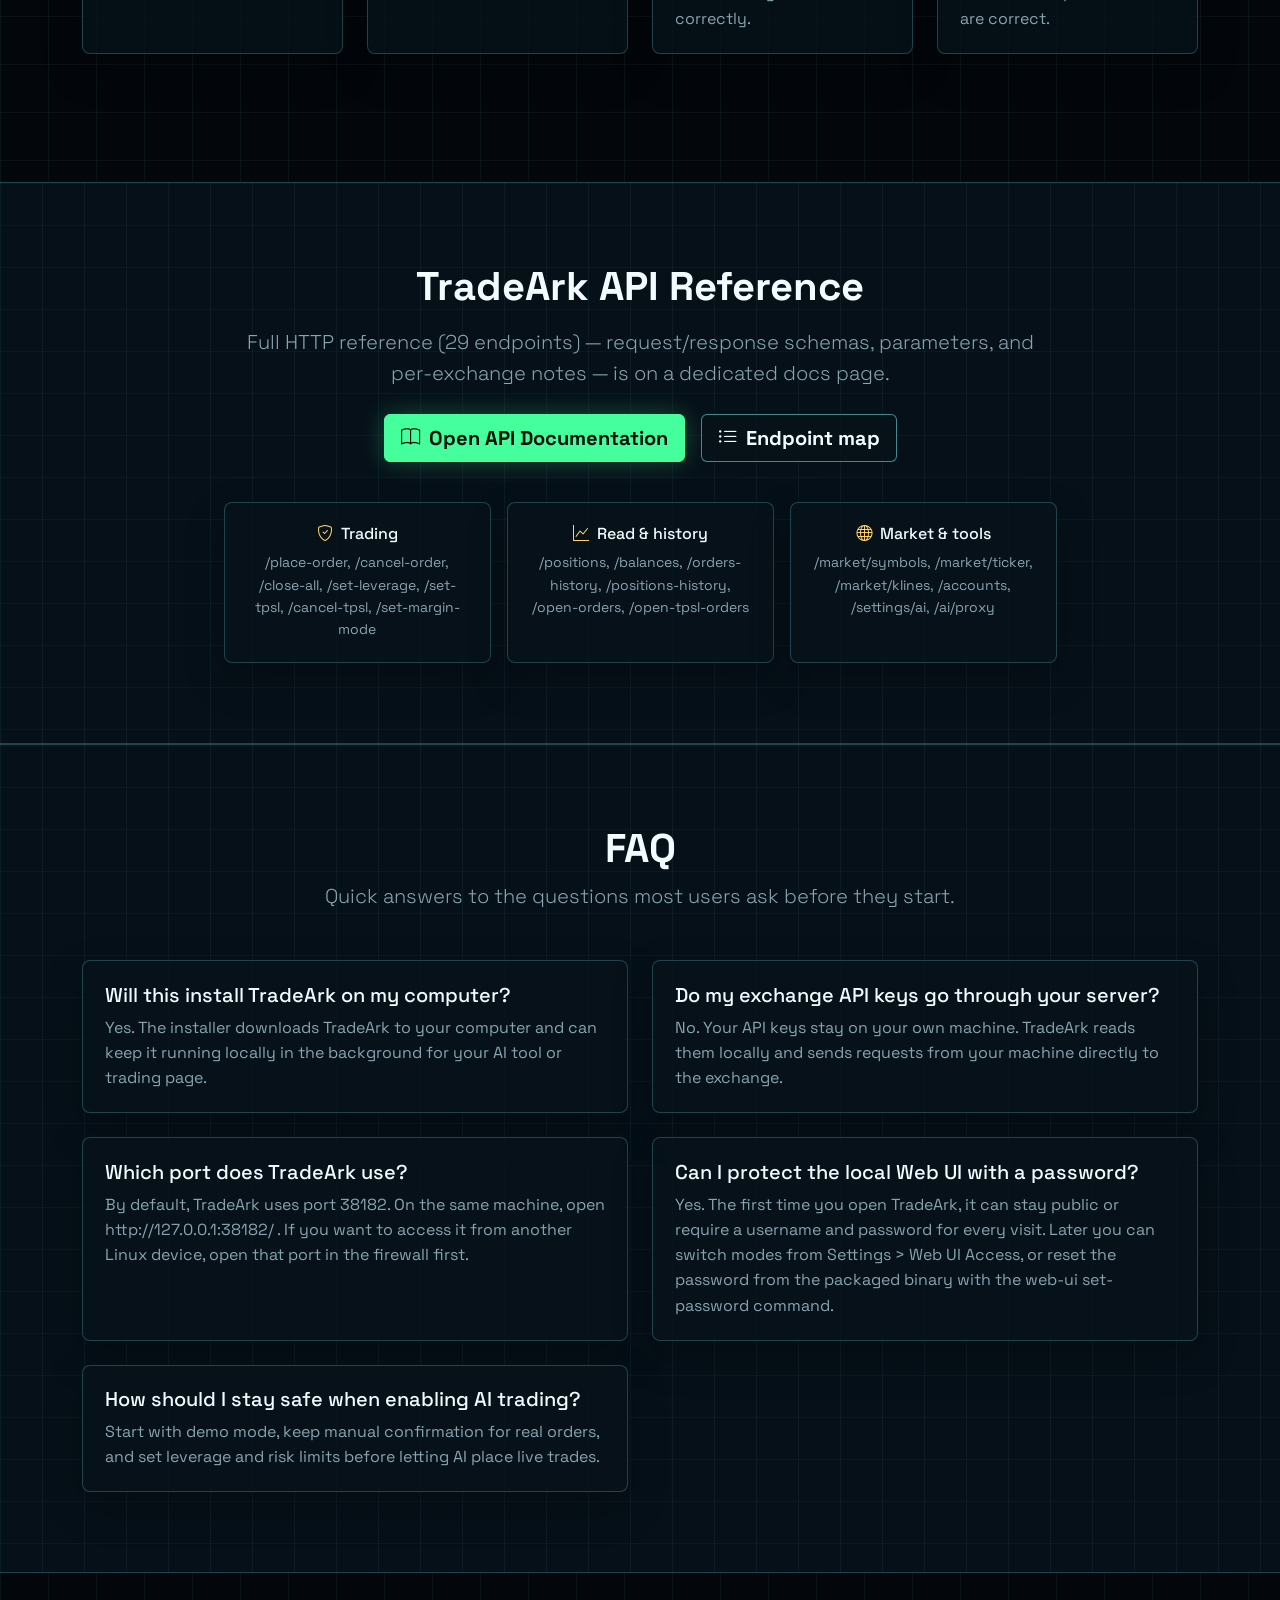
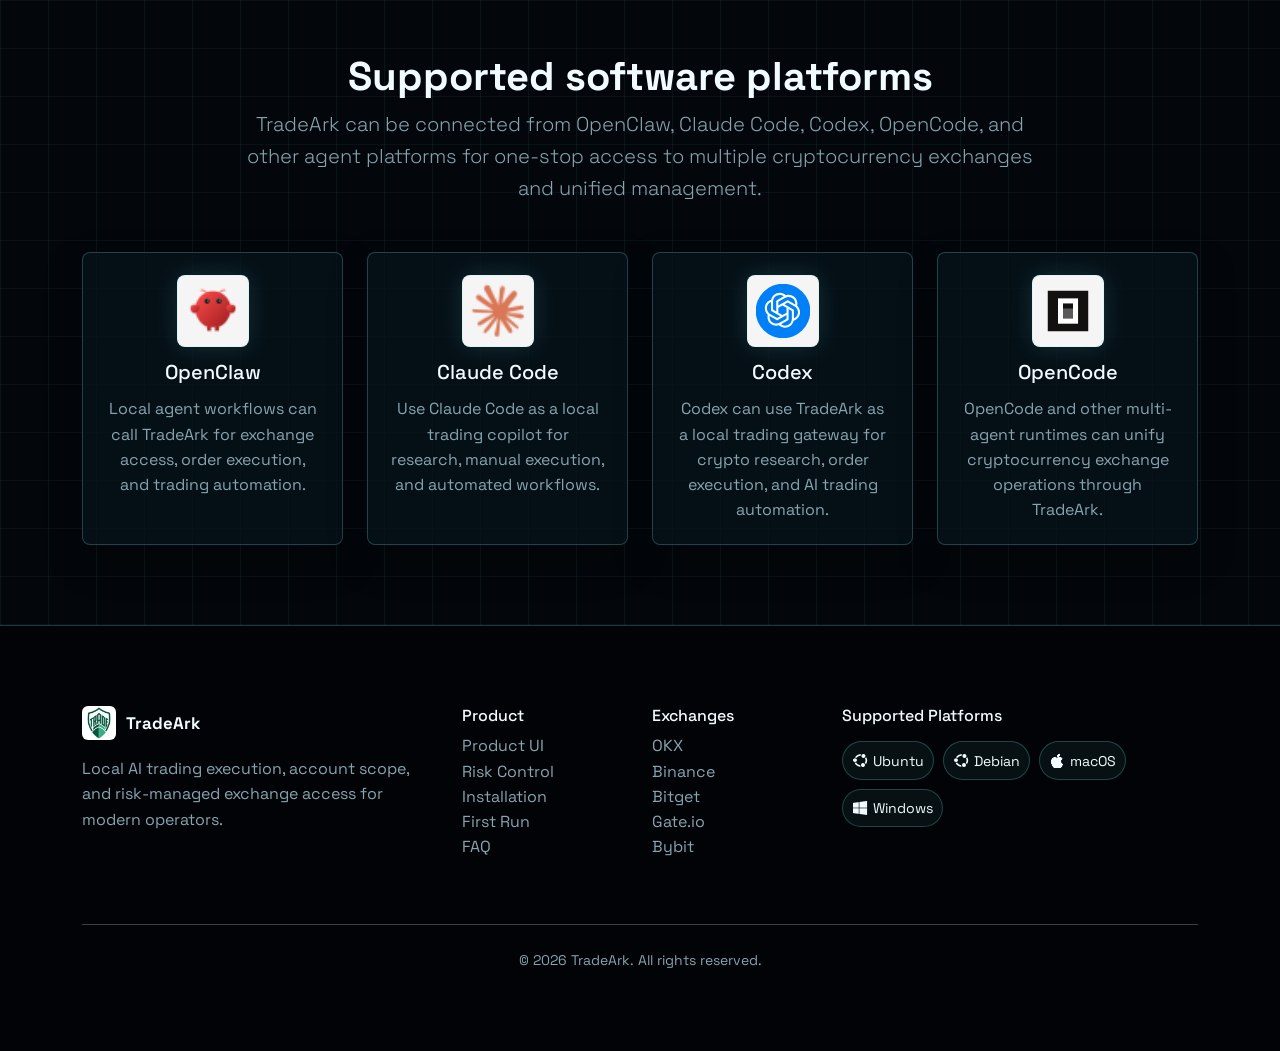
==== commit 09bf2ba1: "codex-windows-launcher-start-tradeark-bat" ====
--- a/index.html
+++ b/index.html
@@ -383,13 +383,13 @@
                     <p class="text-muted">Portable ZIP for the local browser-based trading UI. On first open you can keep the page public or require a username and password every time. No admin rights, registry writes, or auto-start.</p>
                     <div class="d-flex gap-2 flex-wrap mb-3">
                         <a href="https://tradeark.ai/releases/latest/tradeark_windows_portable.zip" class="btn btn-warning"><i class="bi bi-download me-2"></i>Download Windows portable ZIP</a>
-                        <span class="badge bg-secondary align-self-center">Windows x64 · 1.0.0+20260706.122835Z</span>
+                        <span class="badge bg-secondary align-self-center">Windows x64 · 1.0.0+20260710.032458Z</span>
                     </div>
                     <p class="text-muted mb-2">Extract the ZIP into any user-writable folder, then run the local launcher:</p>
                     <ol class="install-steps-list mb-3">
                         <li>Download and extract tradeark_windows_portable.zip</li>
                         <li>Open the extracted folder</li>
-                        <li>Run Start TradeArk.cmd</li>
+                        <li>Run start_tradeark.bat</li>
                         <li>Your browser opens the local UI and the first-run access wizard</li>
                     </ol>
                     <p class="text-muted mb-2">If you prefer a scripted install into LocalAppData, use the PowerShell helper:</p>
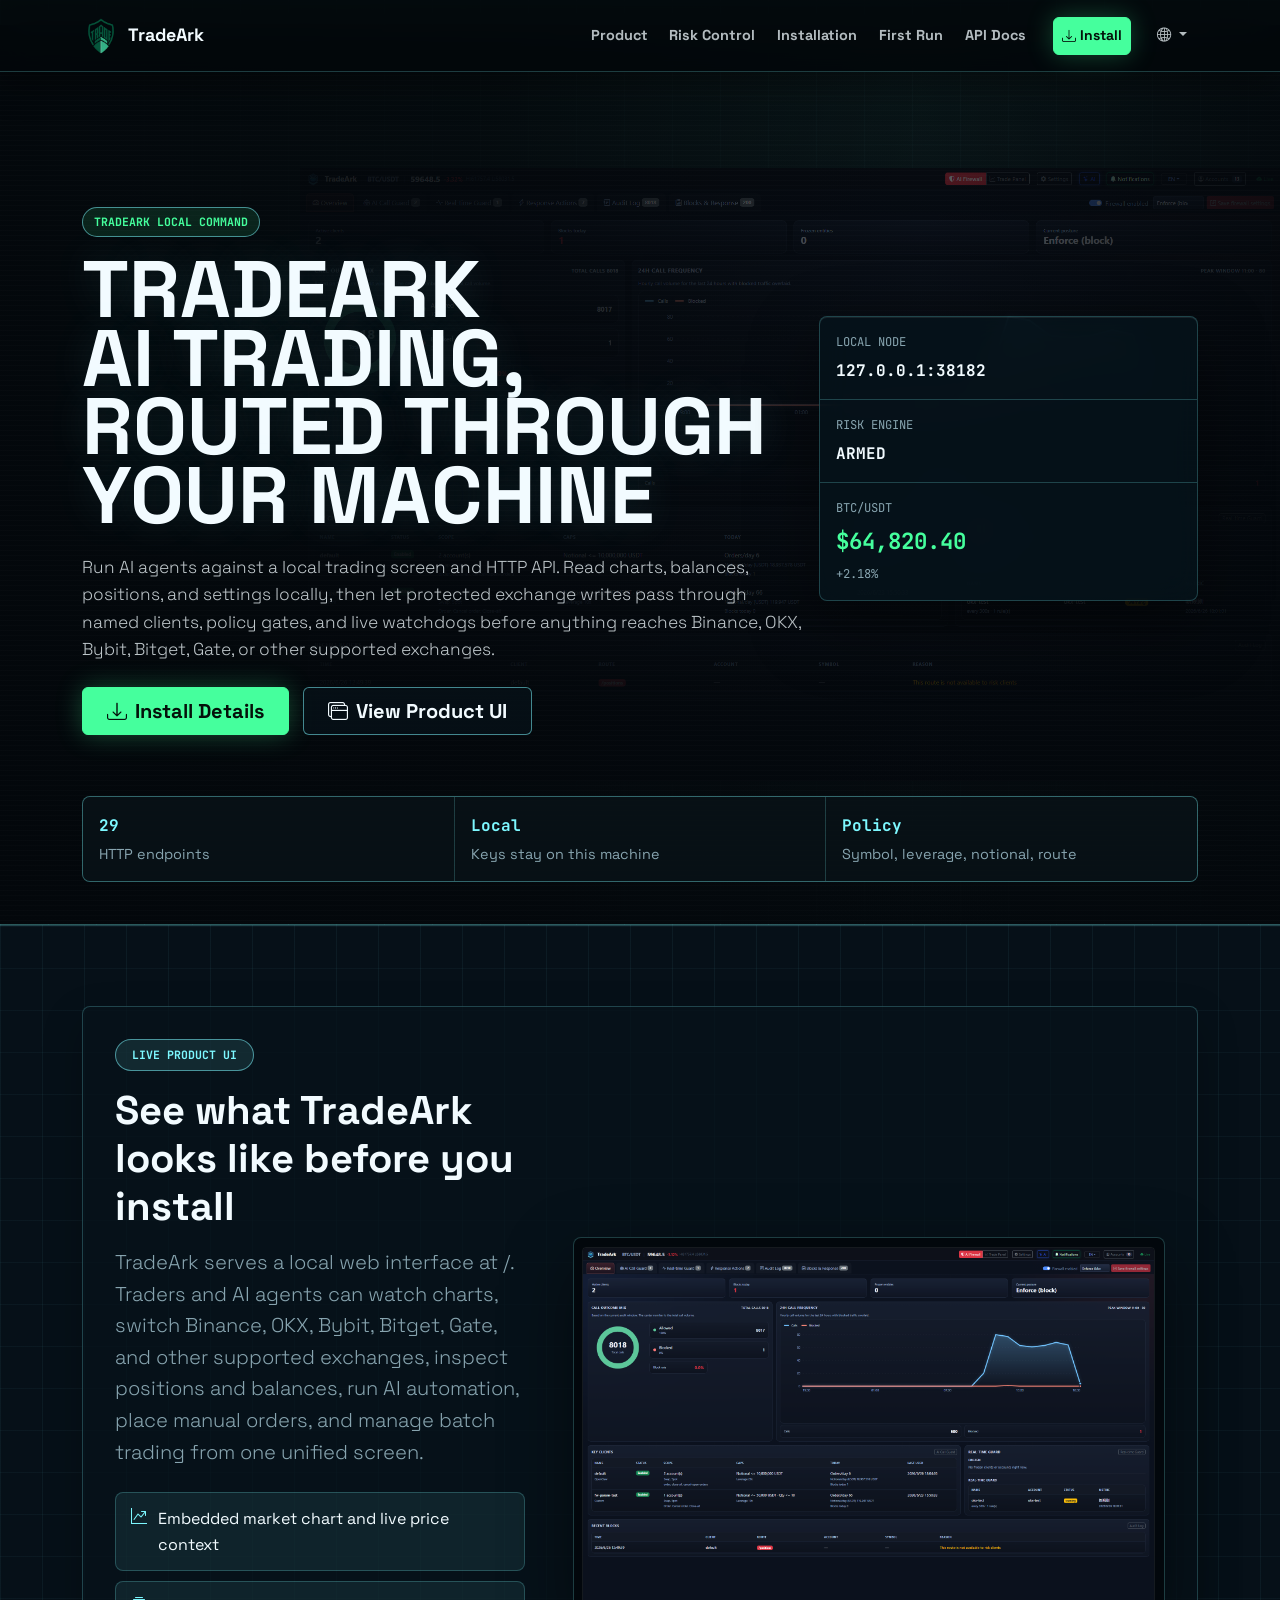
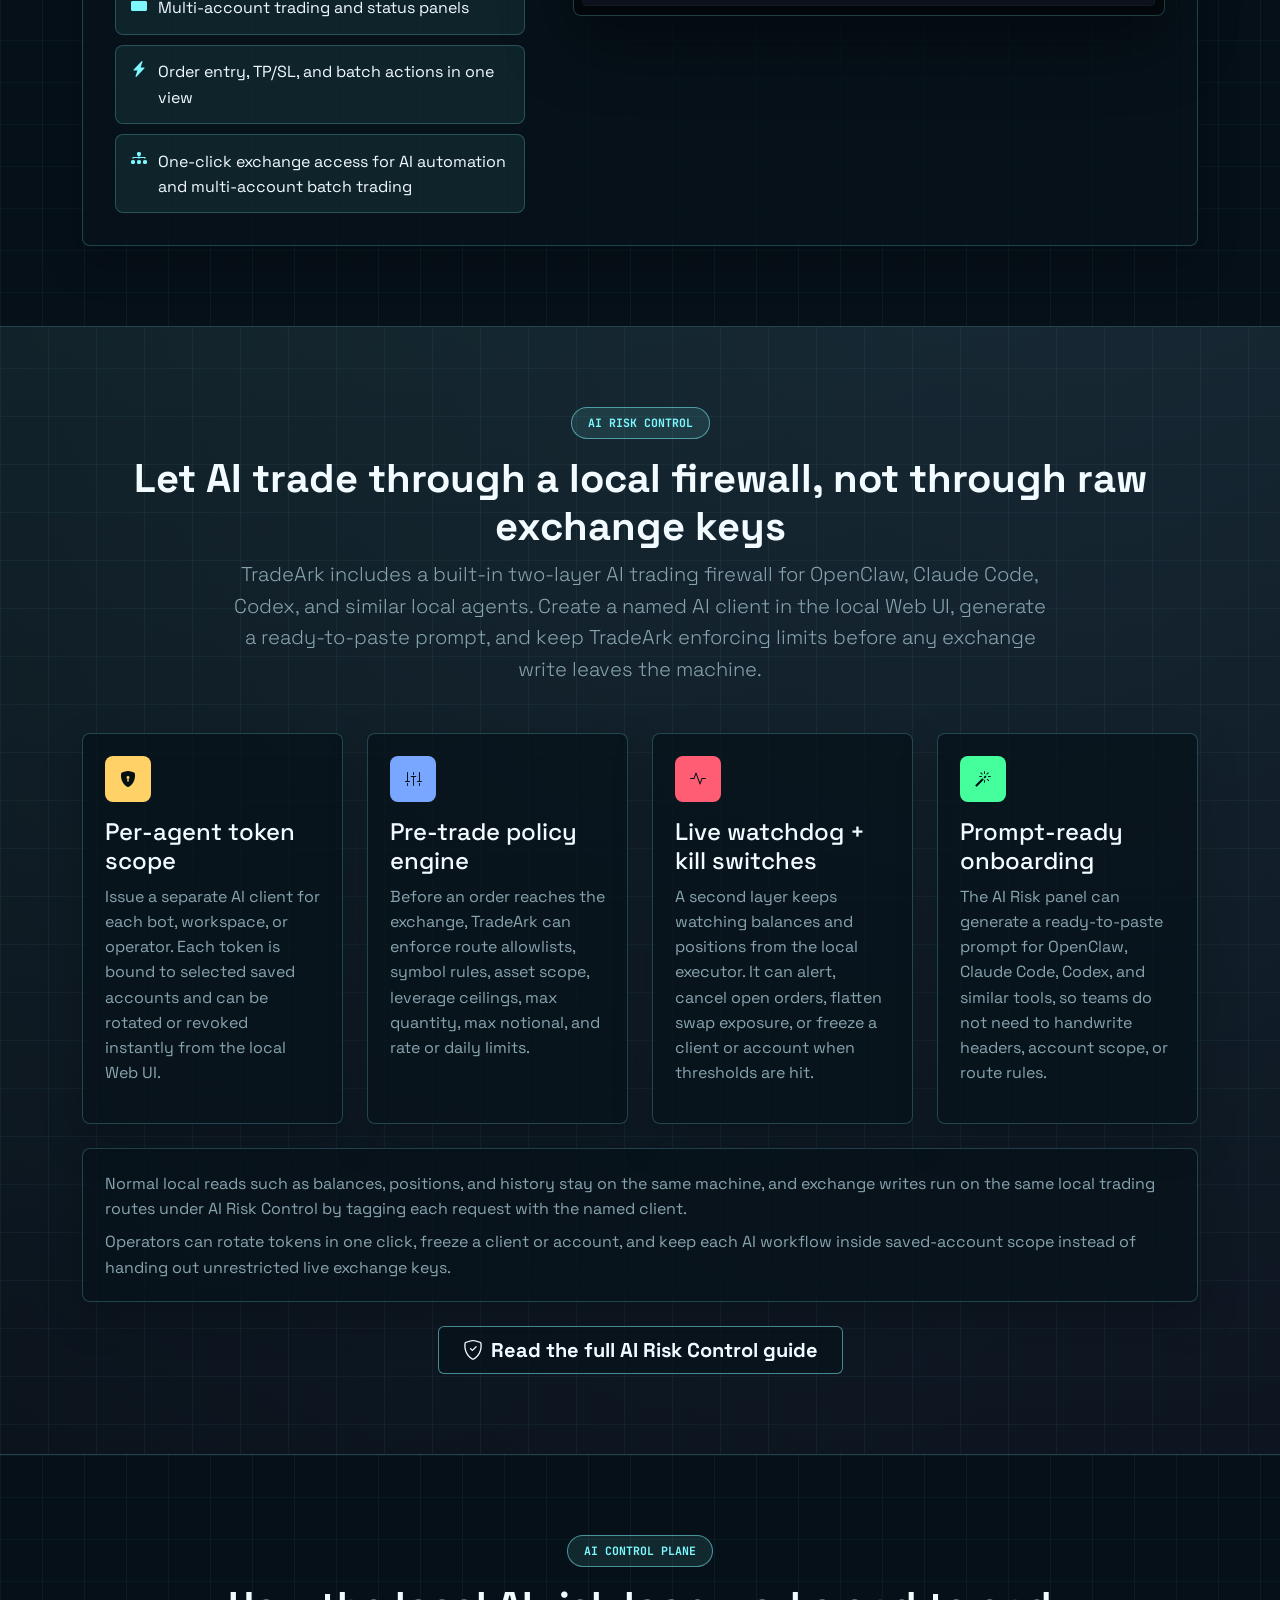
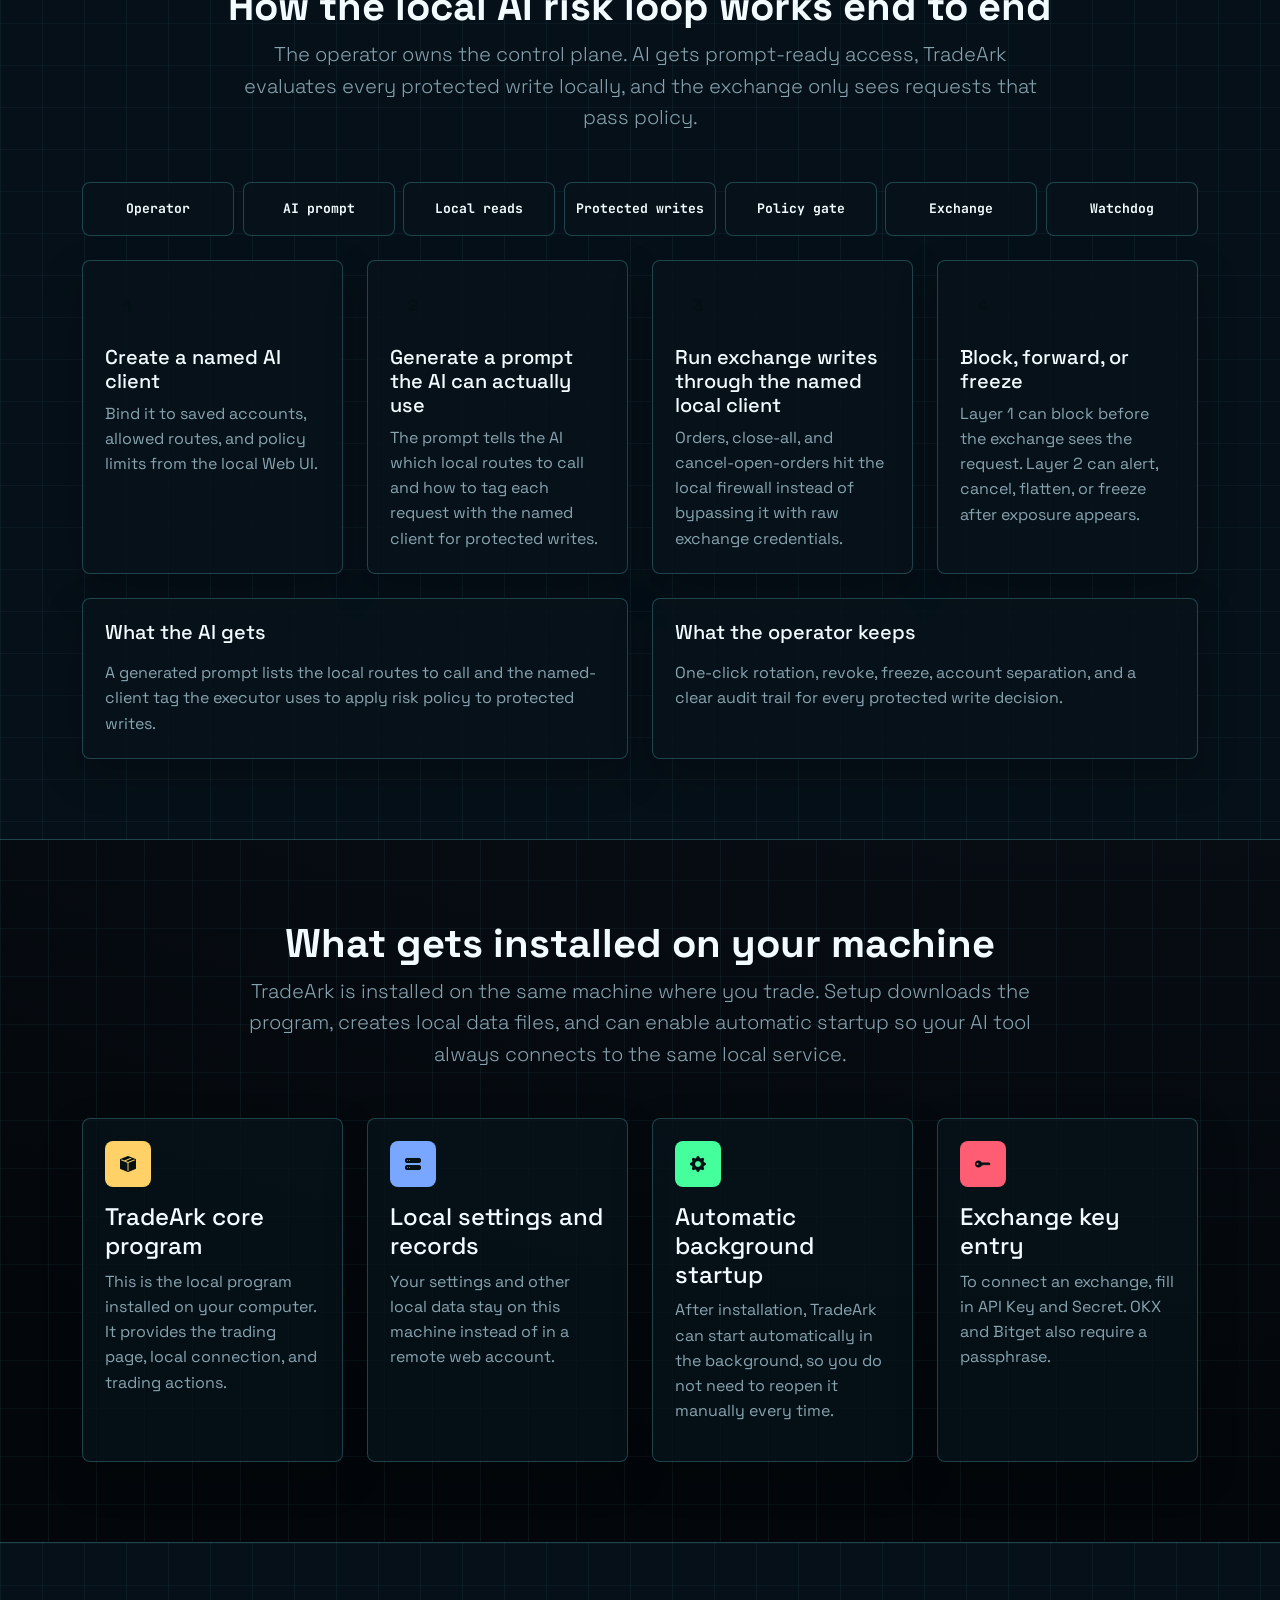
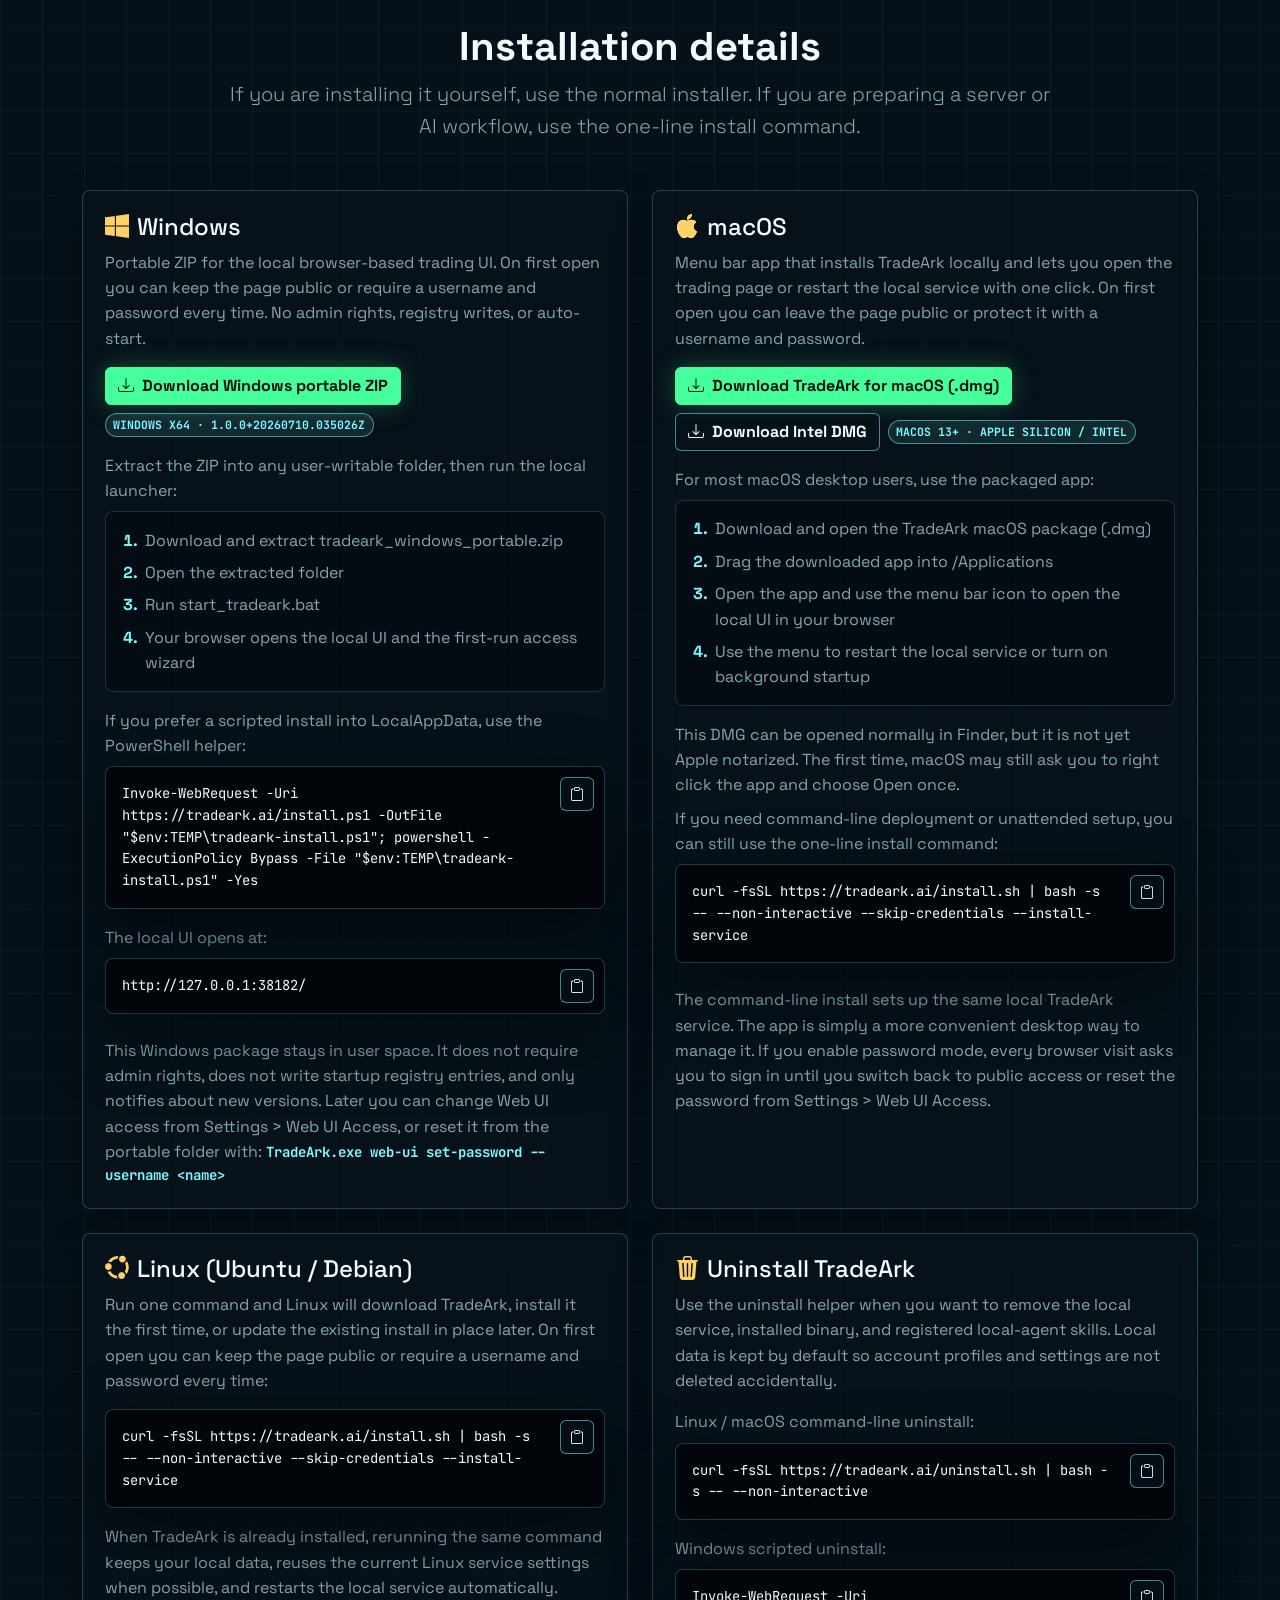
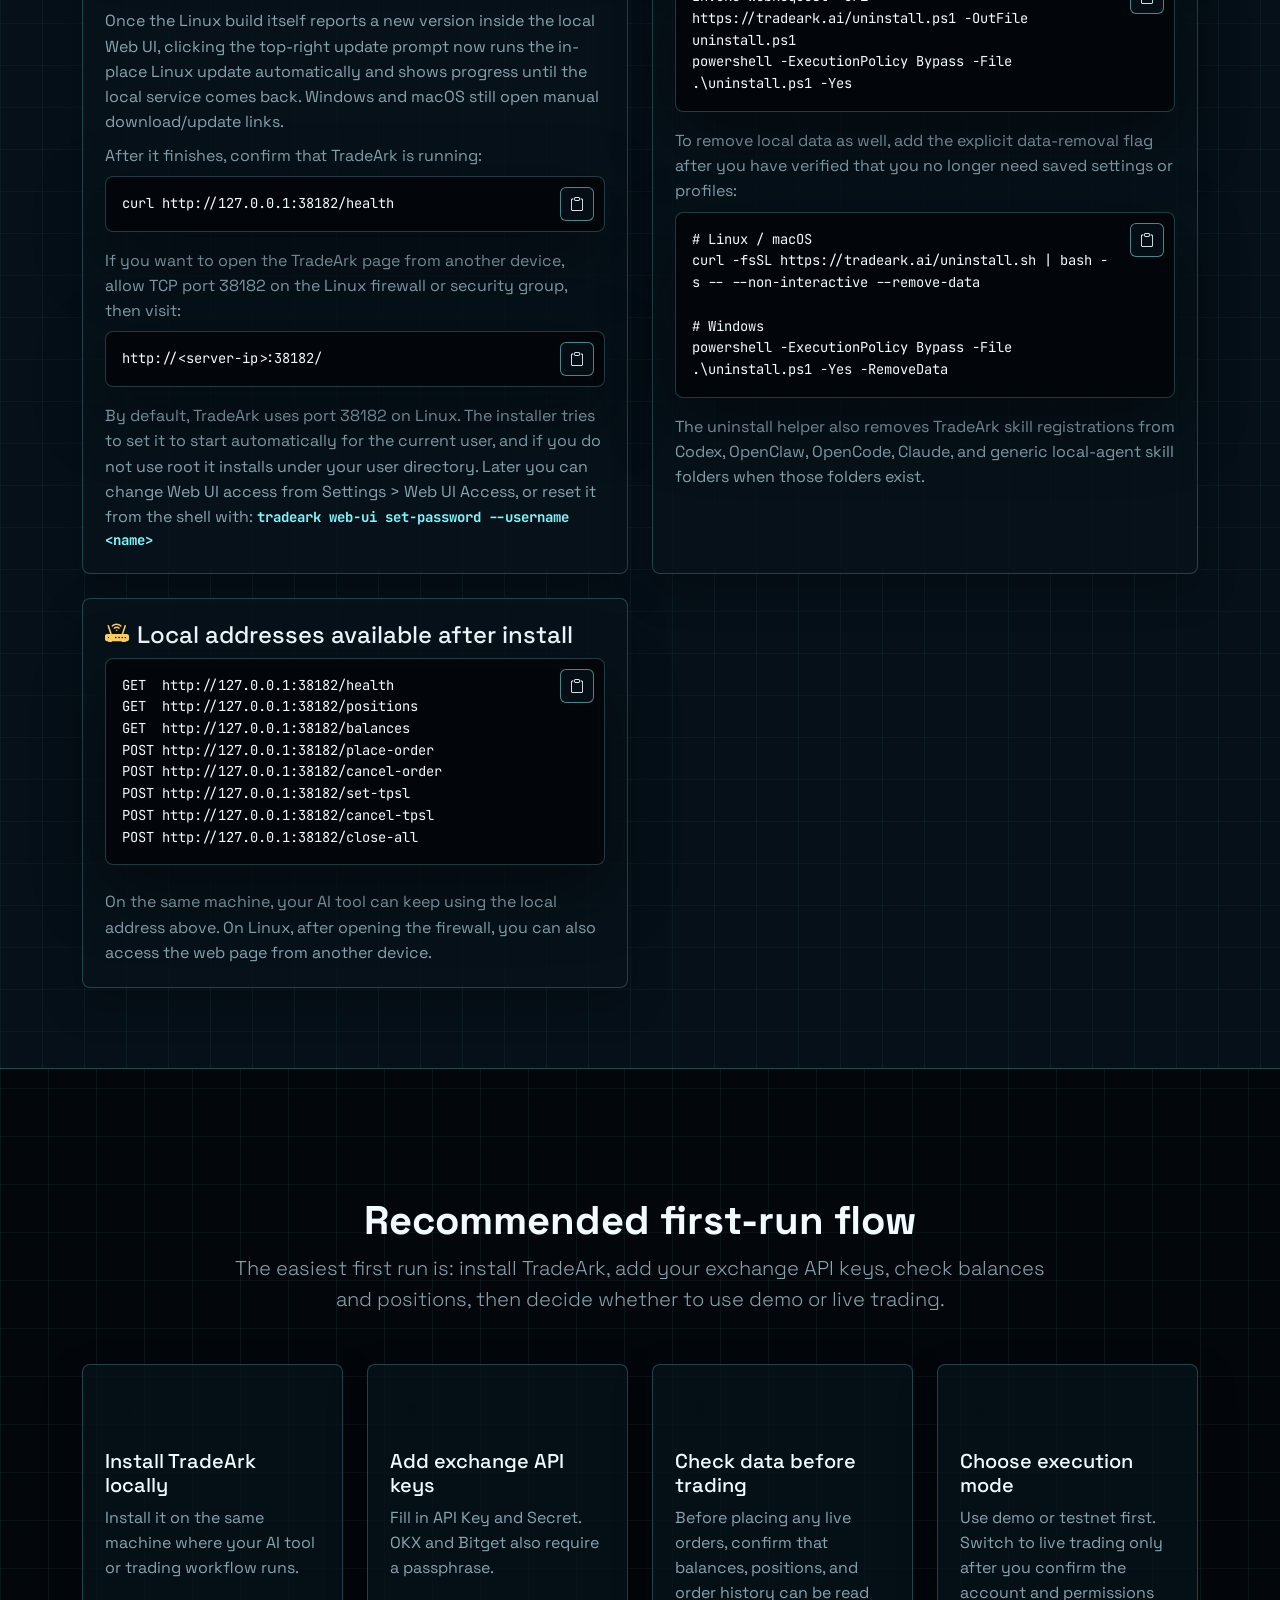
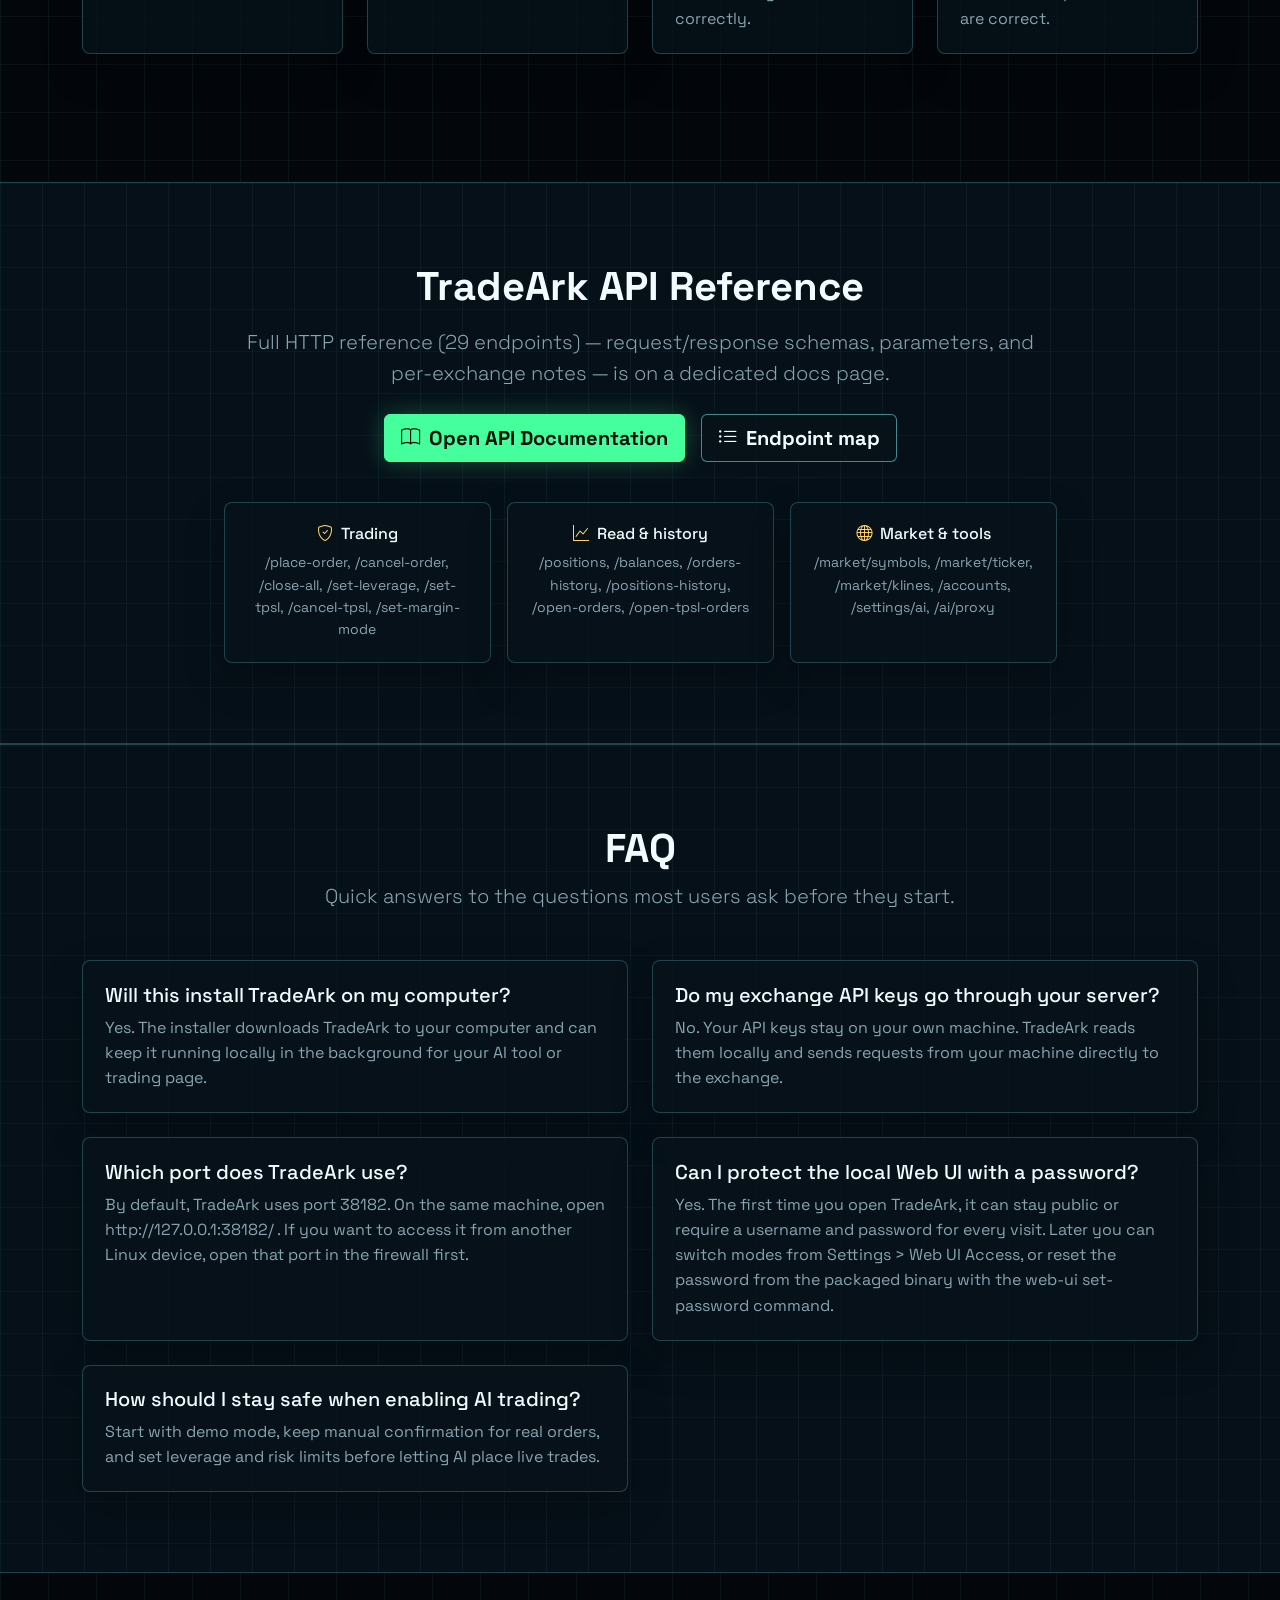
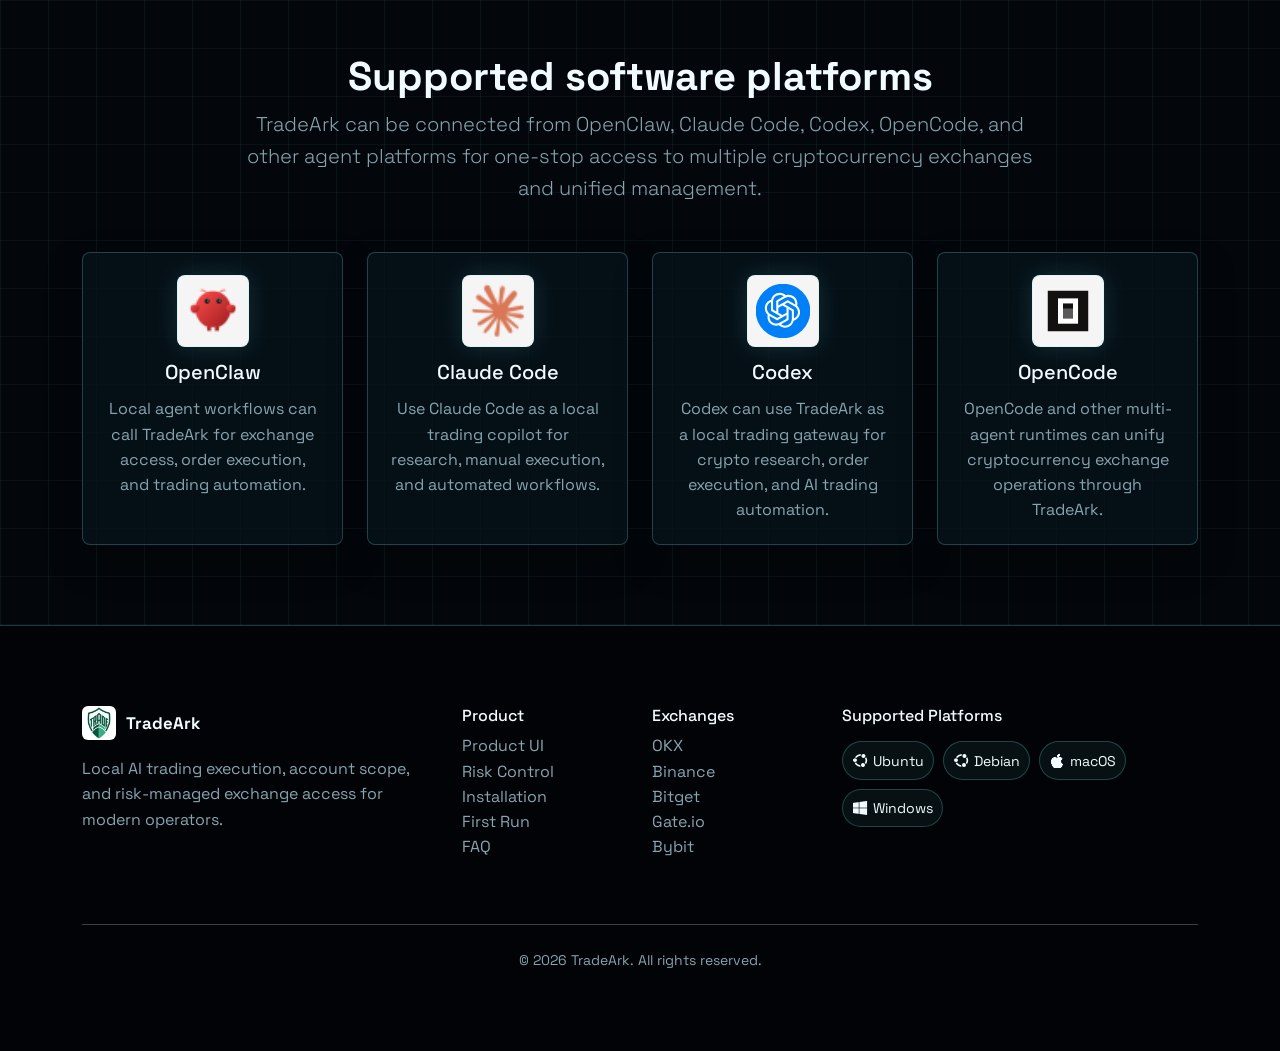
==== commit 40d6e698: "codex-fix-ai-assistant-local-api-proxy-502" ====
--- a/index.html
+++ b/index.html
@@ -383,7 +383,7 @@
                     <p class="text-muted">Portable ZIP for the local browser-based trading UI. On first open you can keep the page public or require a username and password every time. No admin rights, registry writes, or auto-start.</p>
                     <div class="d-flex gap-2 flex-wrap mb-3">
                         <a href="https://tradeark.ai/releases/latest/tradeark_windows_portable.zip" class="btn btn-warning"><i class="bi bi-download me-2"></i>Download Windows portable ZIP</a>
-                        <span class="badge bg-secondary align-self-center">Windows x64 · 1.0.0+20260710.032458Z</span>
+                        <span class="badge bg-secondary align-self-center">Windows x64 · 1.0.0+20260710.035026Z</span>
                     </div>
                     <p class="text-muted mb-2">Extract the ZIP into any user-writable folder, then run the local launcher:</p>
                     <ol class="install-steps-list mb-3">
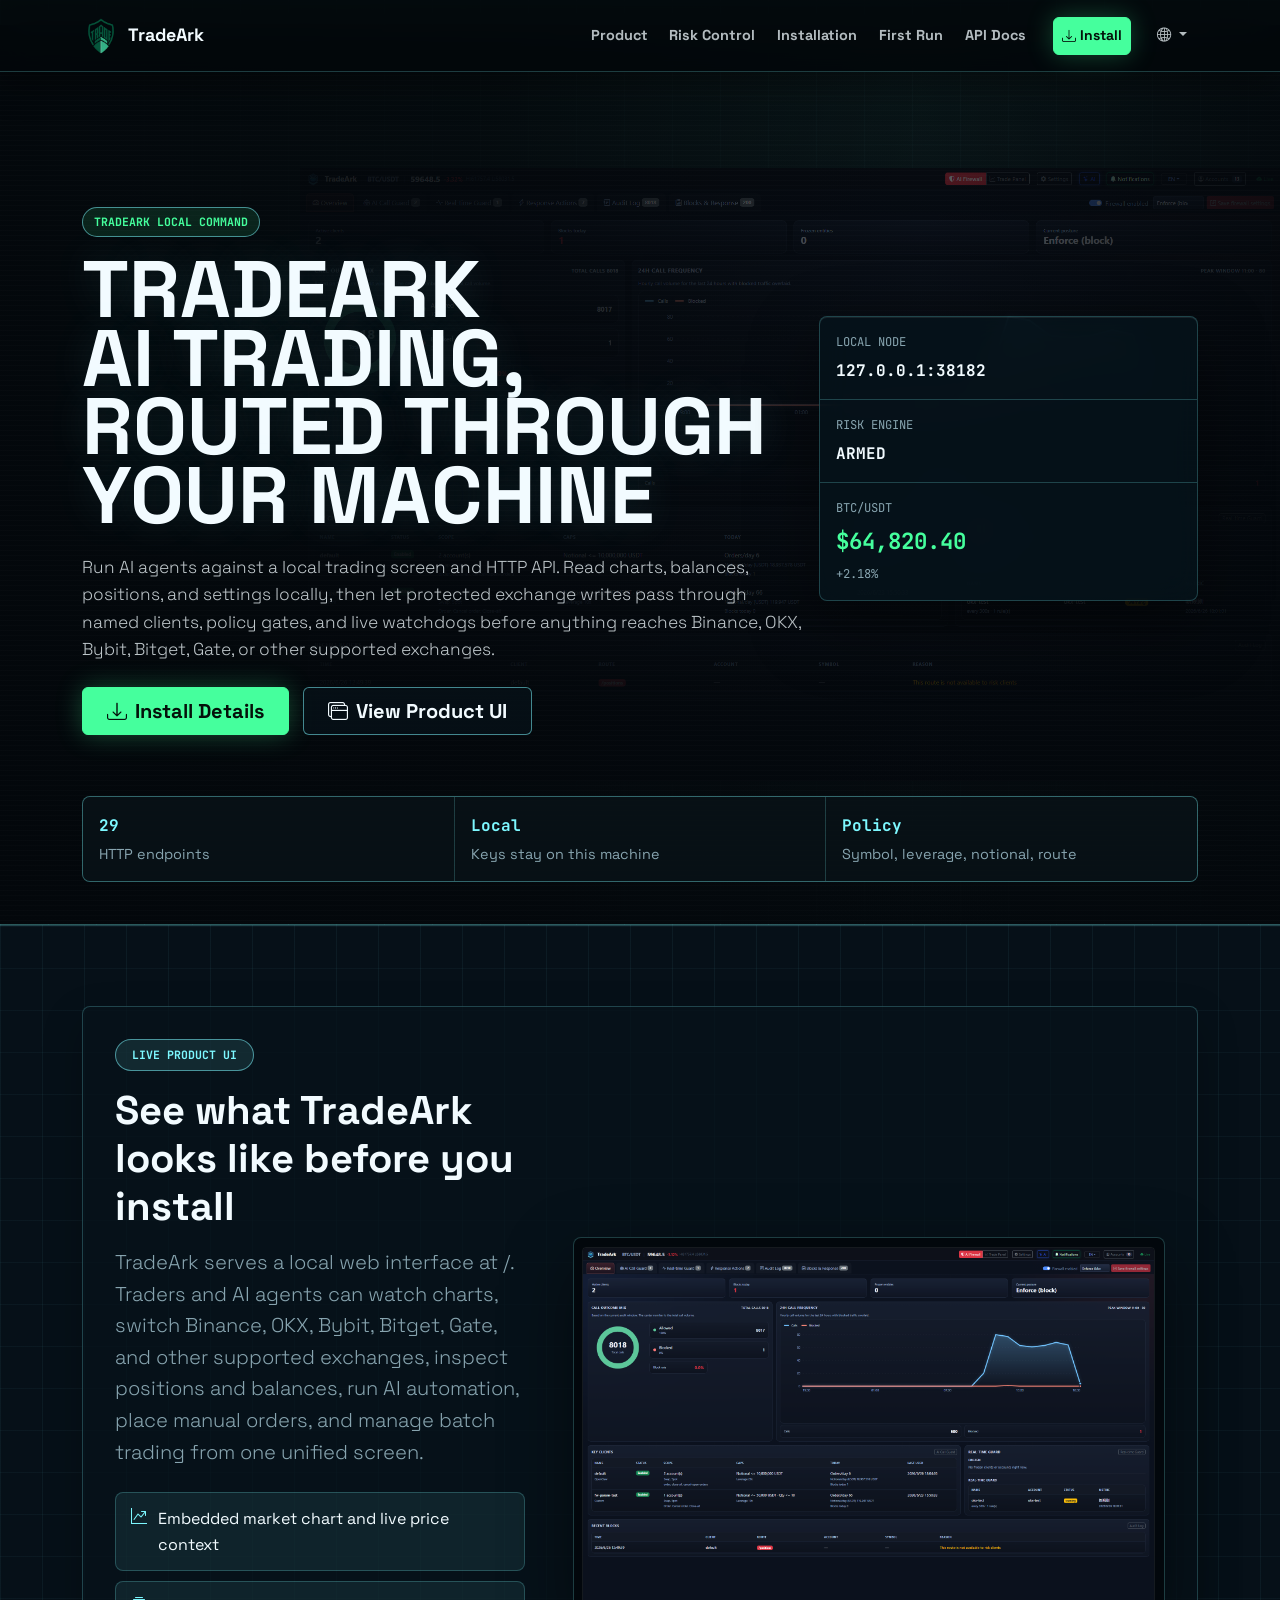
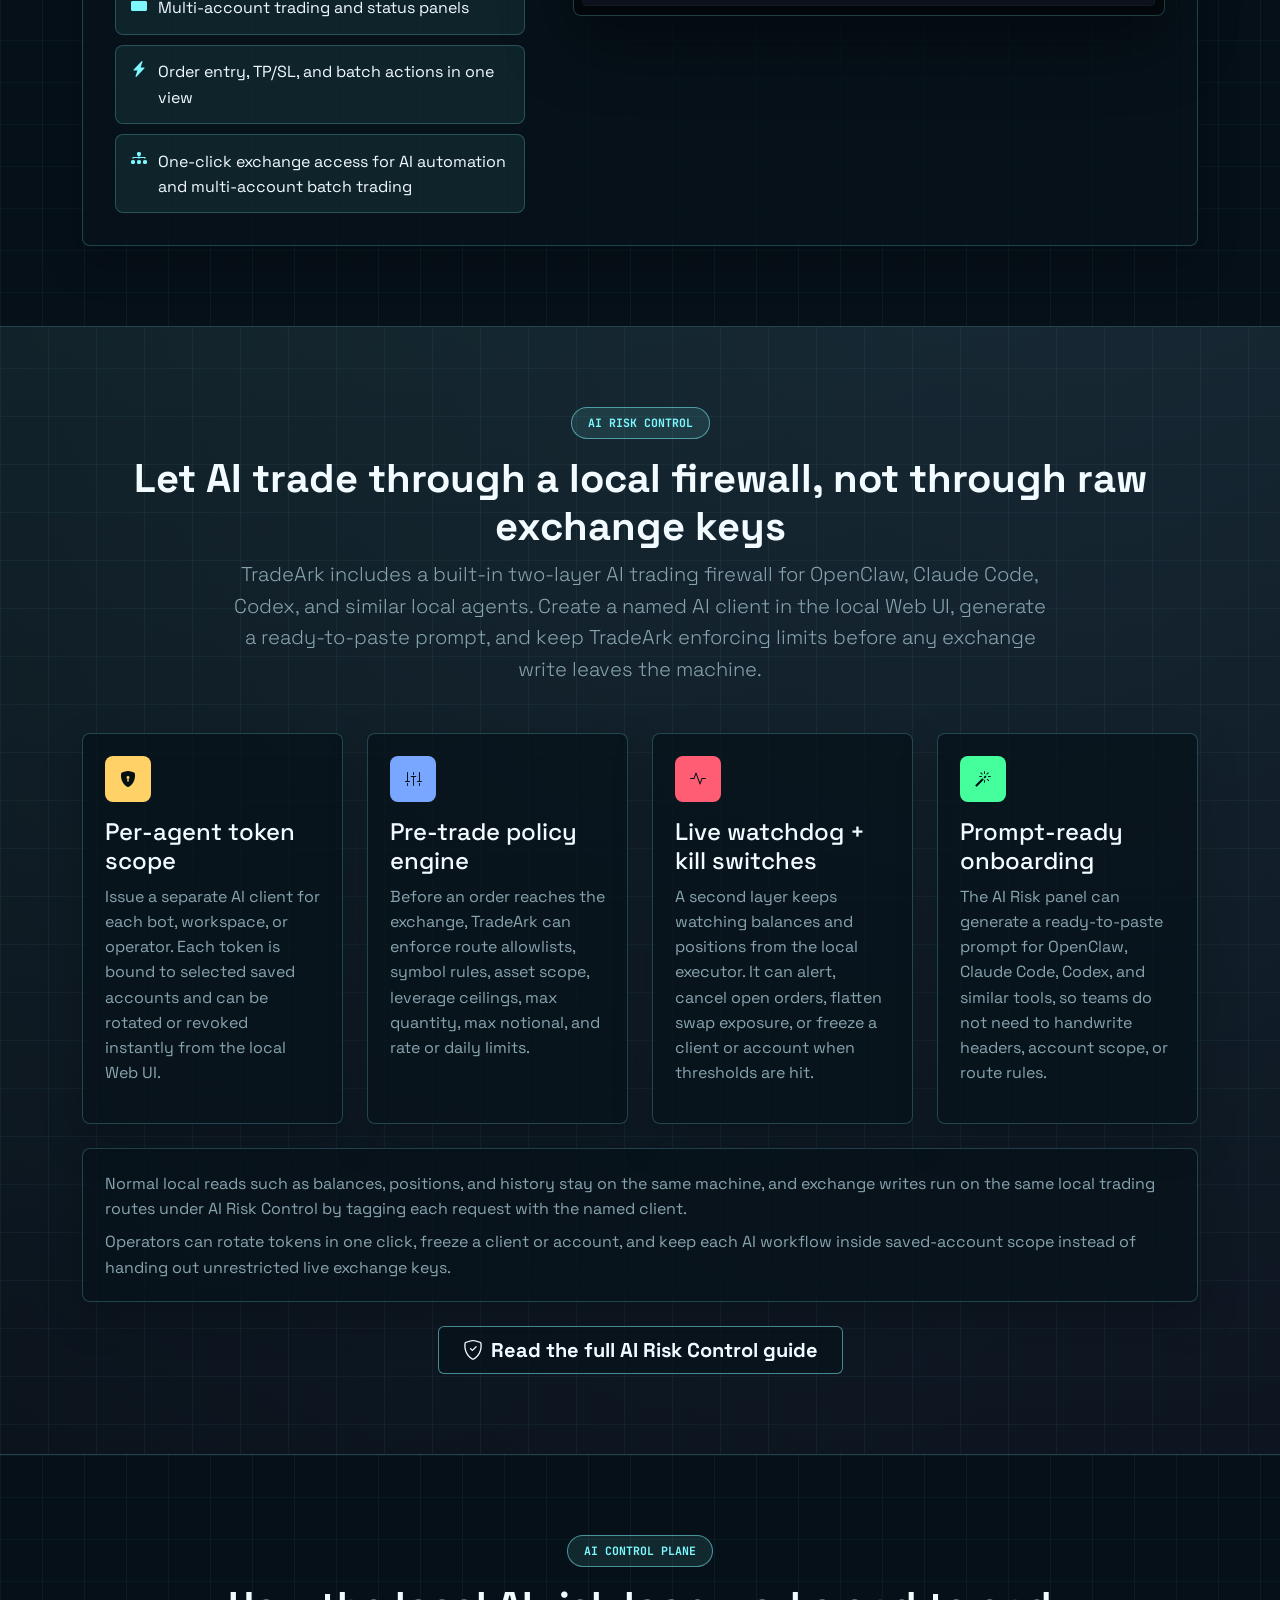
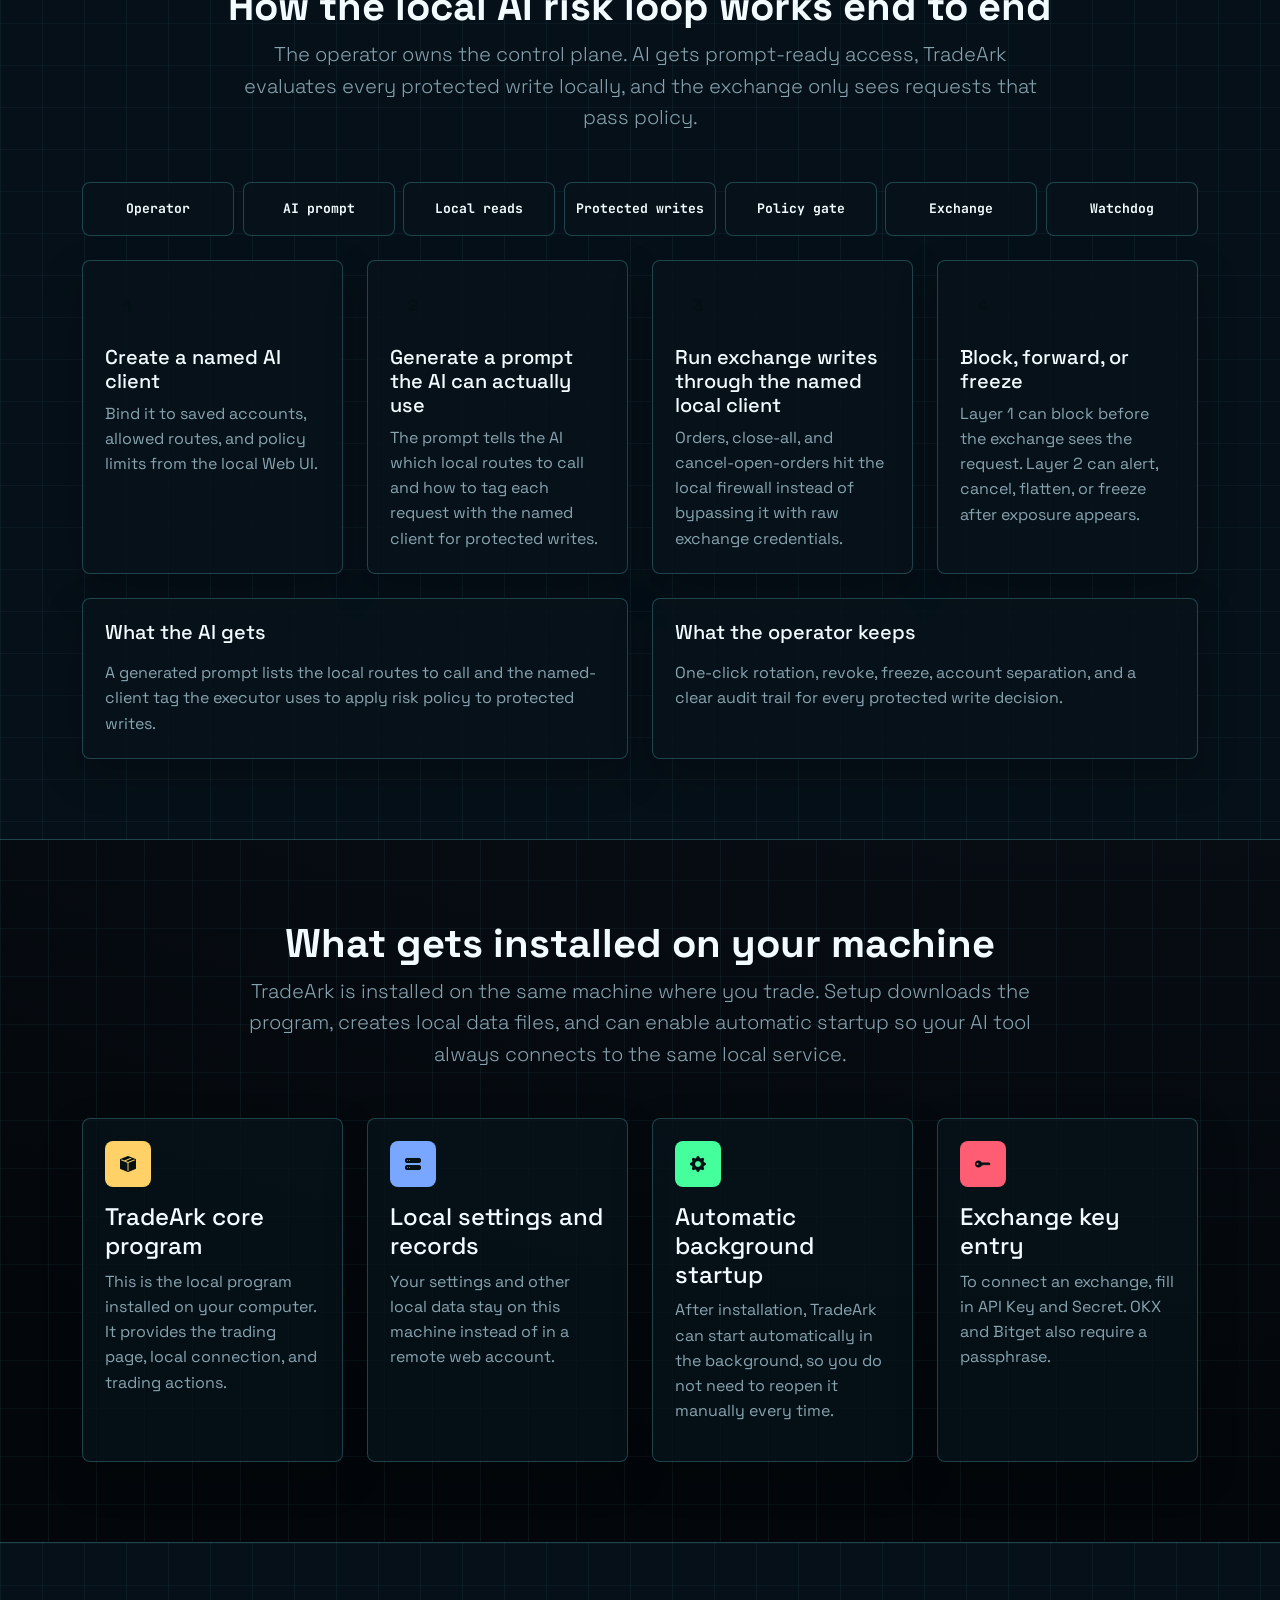
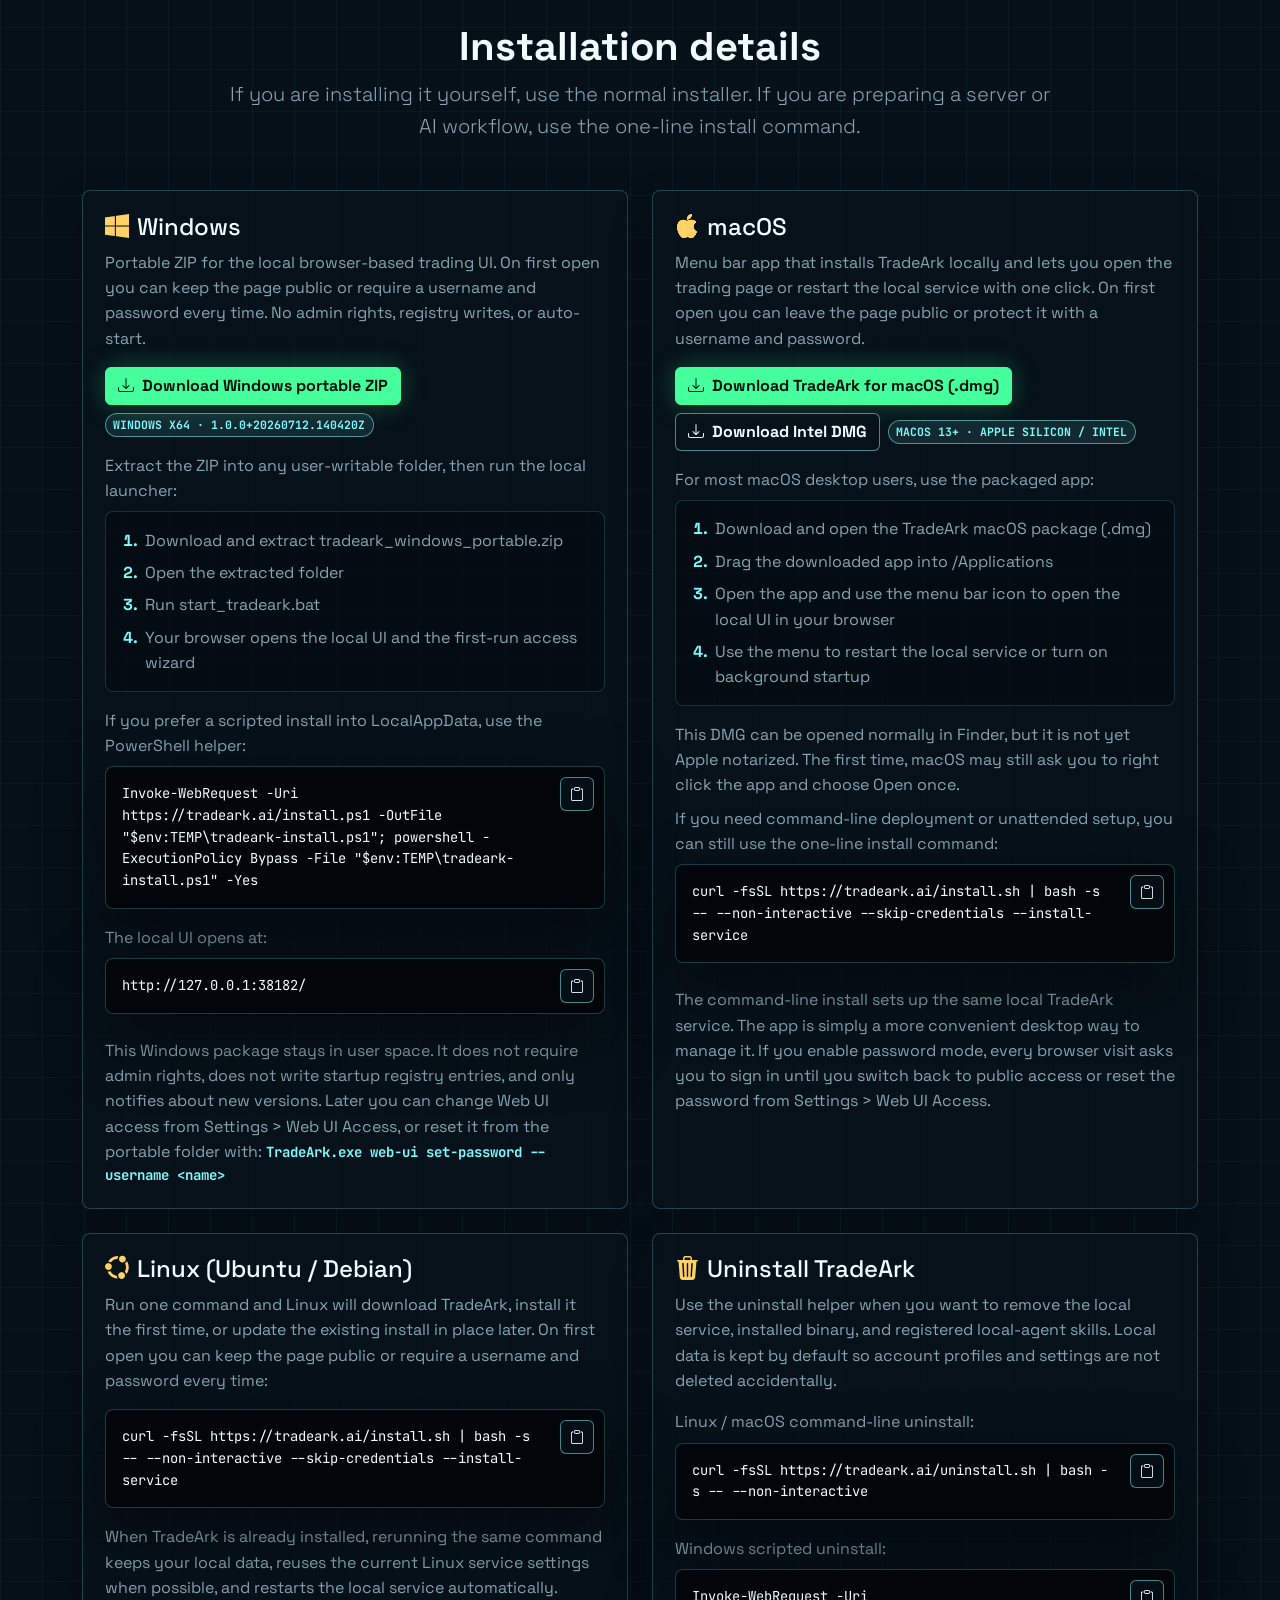
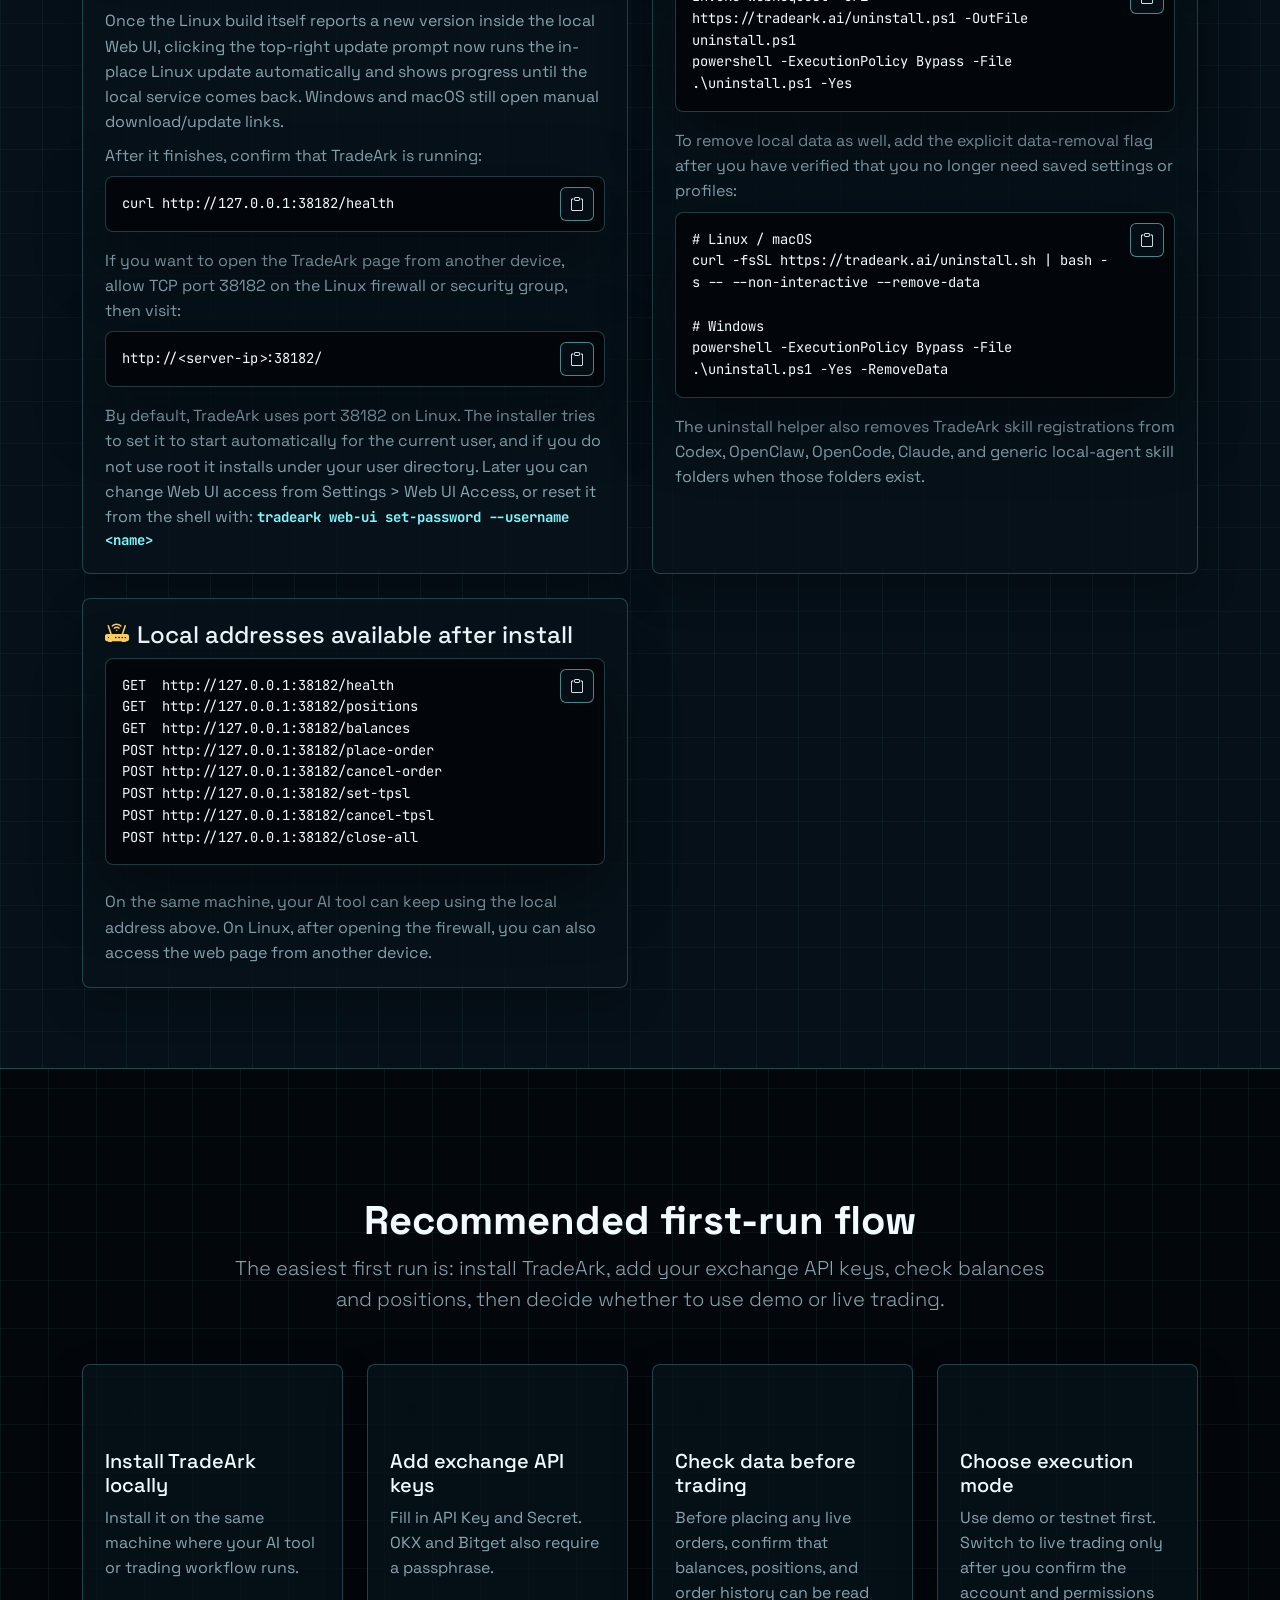
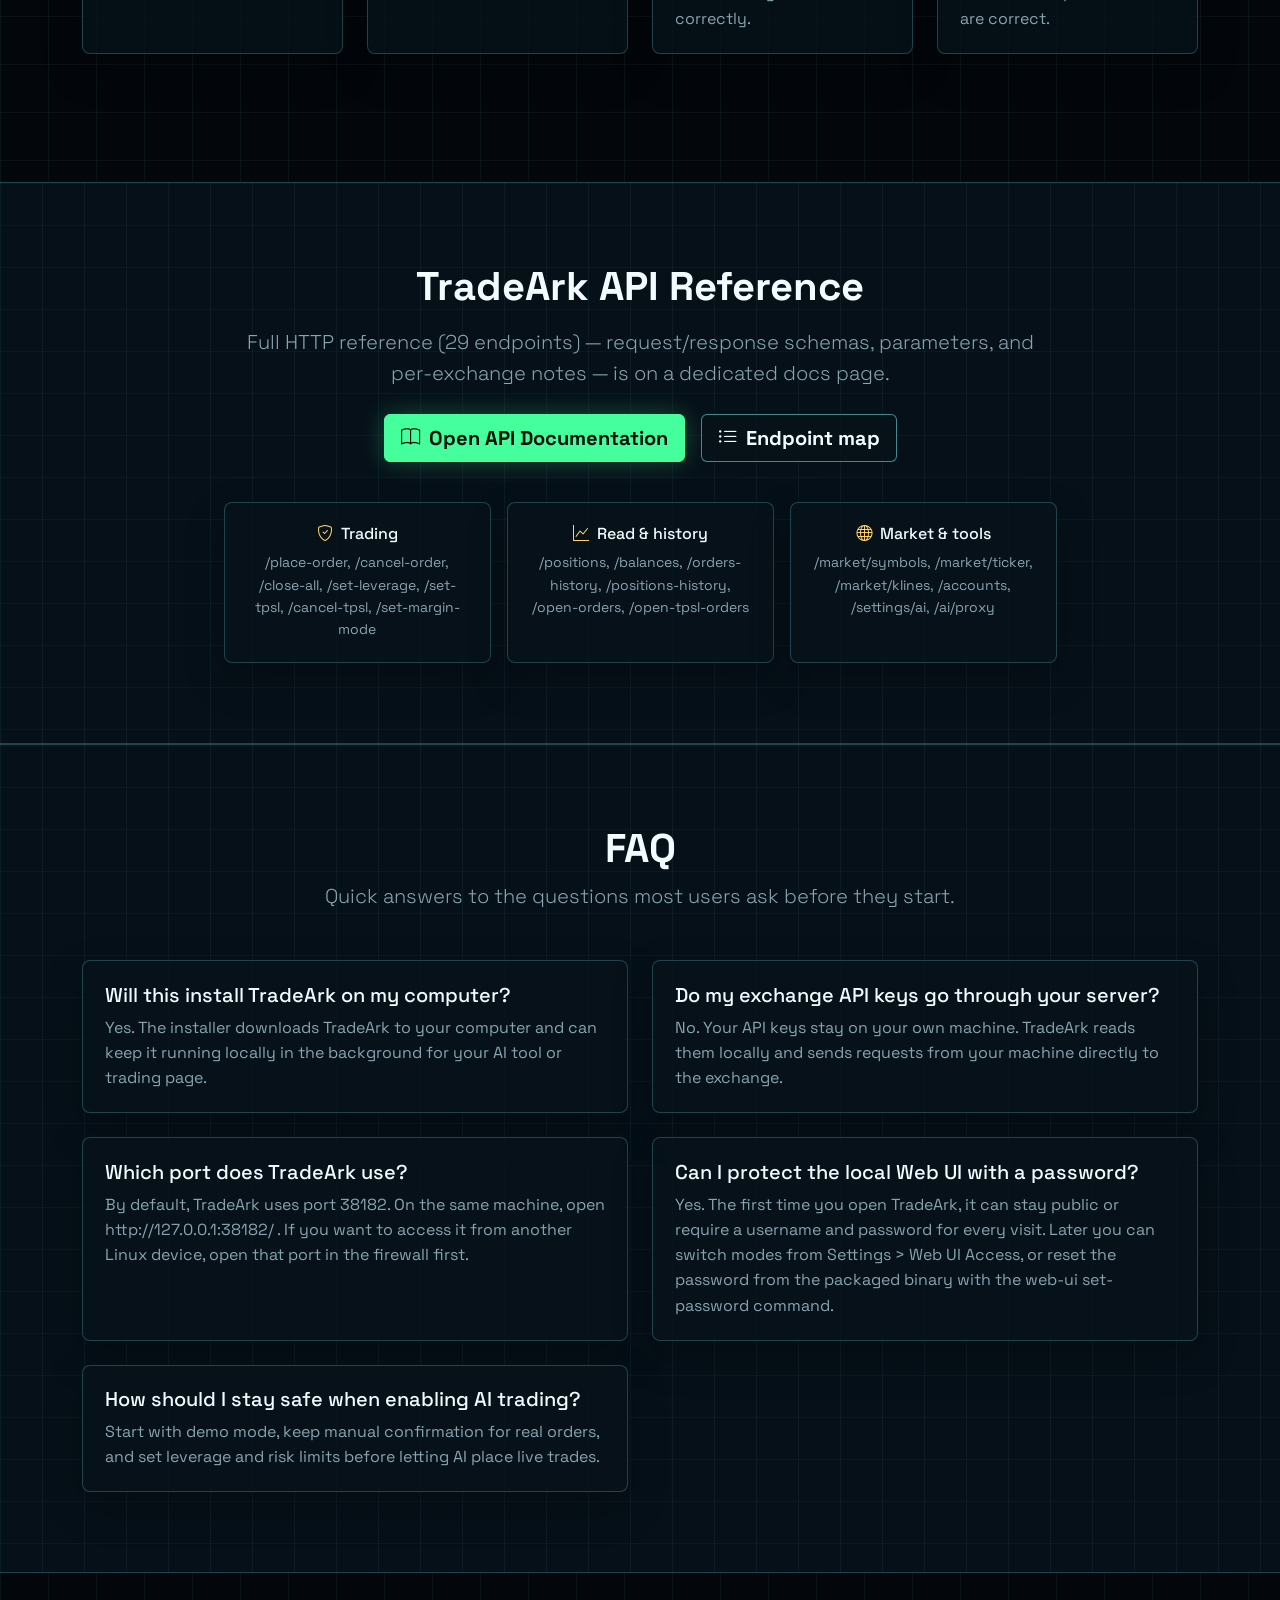
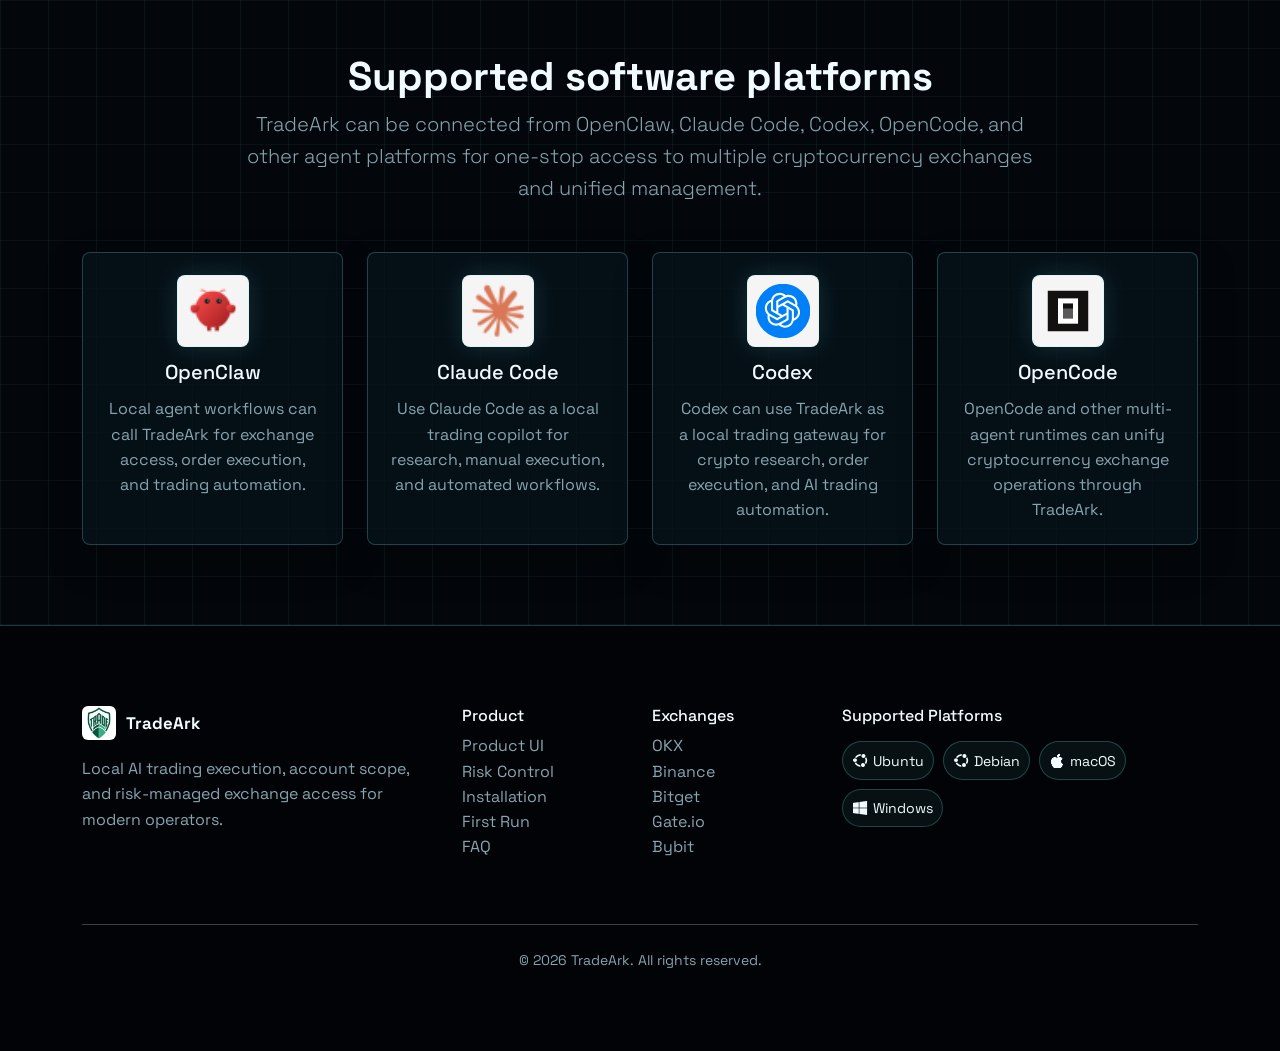
==== commit 3f822768: "codex-update-tradeark-release-packages" ====
--- a/index.html
+++ b/index.html
@@ -383,7 +383,7 @@
                     <p class="text-muted">Portable ZIP for the local browser-based trading UI. On first open you can keep the page public or require a username and password every time. No admin rights, registry writes, or auto-start.</p>
                     <div class="d-flex gap-2 flex-wrap mb-3">
                         <a href="https://tradeark.ai/releases/latest/tradeark_windows_portable.zip" class="btn btn-warning"><i class="bi bi-download me-2"></i>Download Windows portable ZIP</a>
-                        <span class="badge bg-secondary align-self-center">Windows x64 · 1.0.0+20260710.035026Z</span>
+                        <span class="badge bg-secondary align-self-center">Windows x64 · 1.0.0+20260712.140420Z</span>
                     </div>
                     <p class="text-muted mb-2">Extract the ZIP into any user-writable folder, then run the local launcher:</p>
                     <ol class="install-steps-list mb-3">
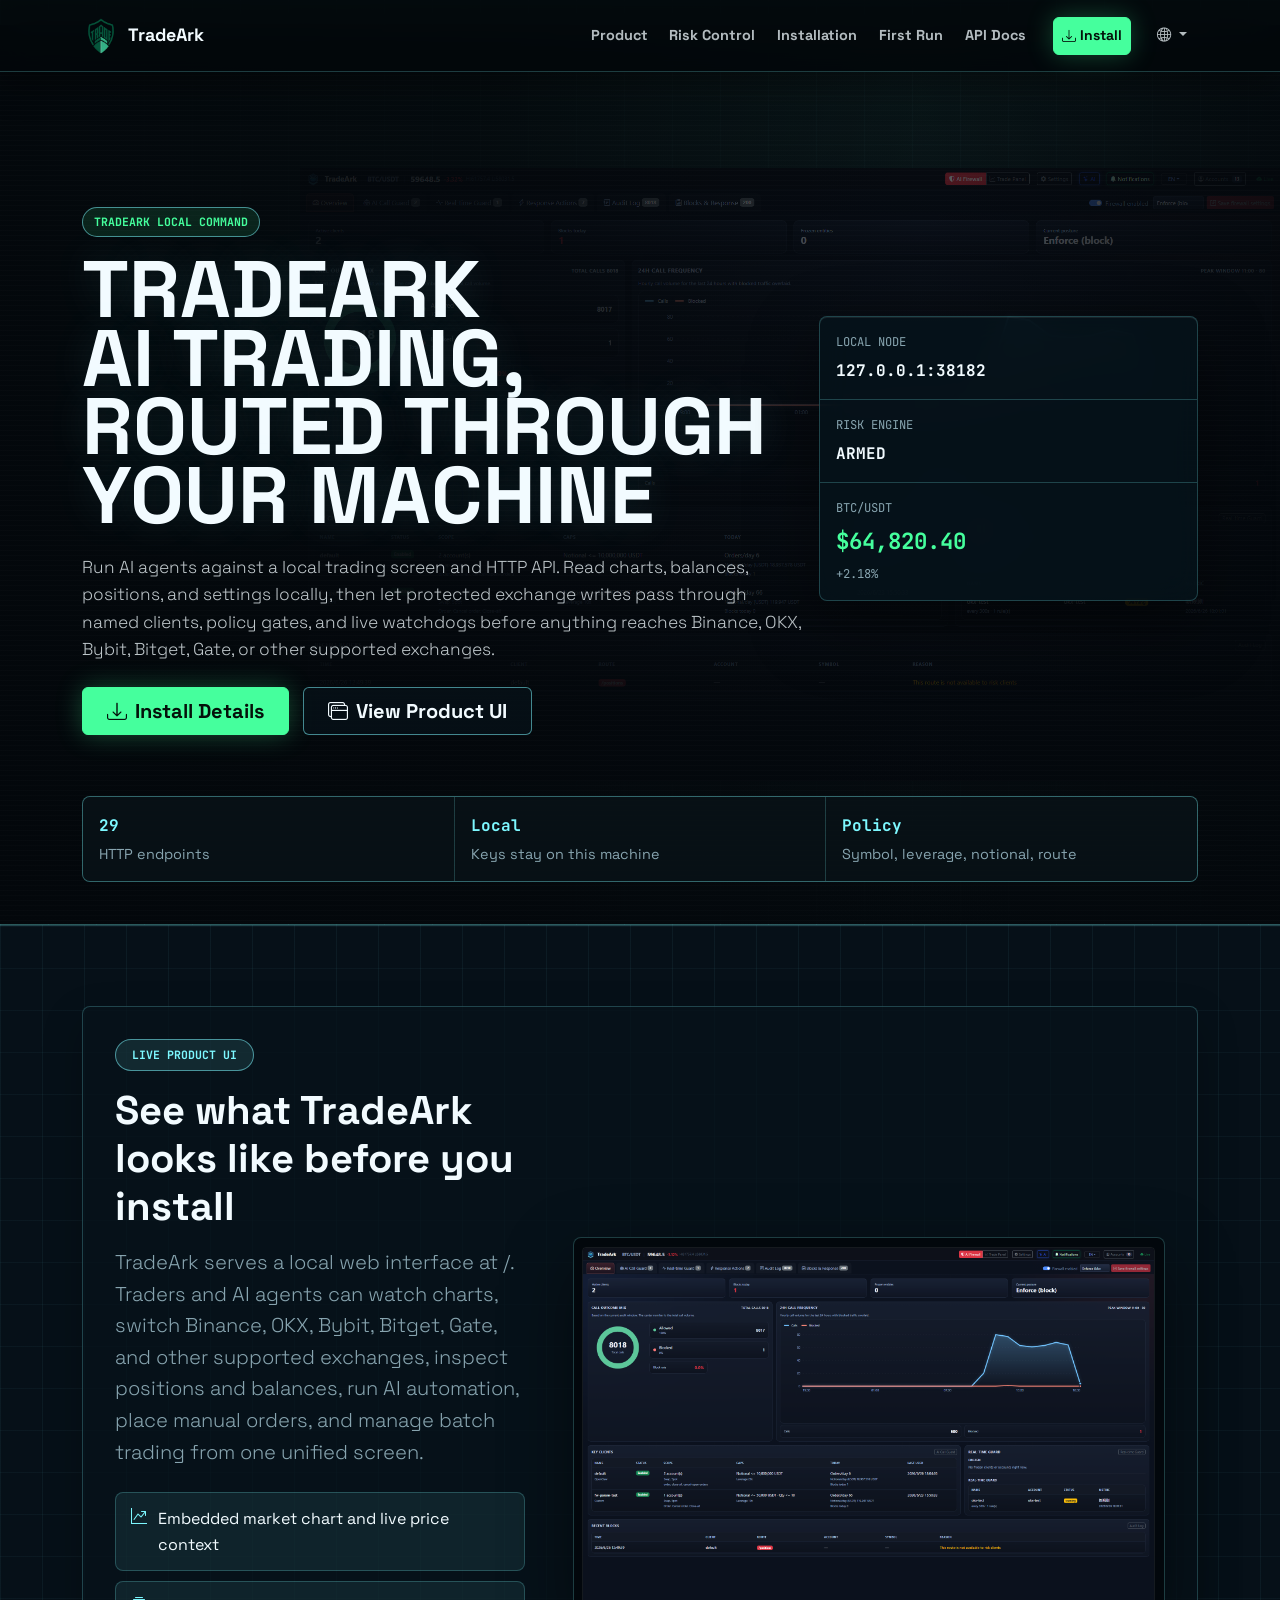
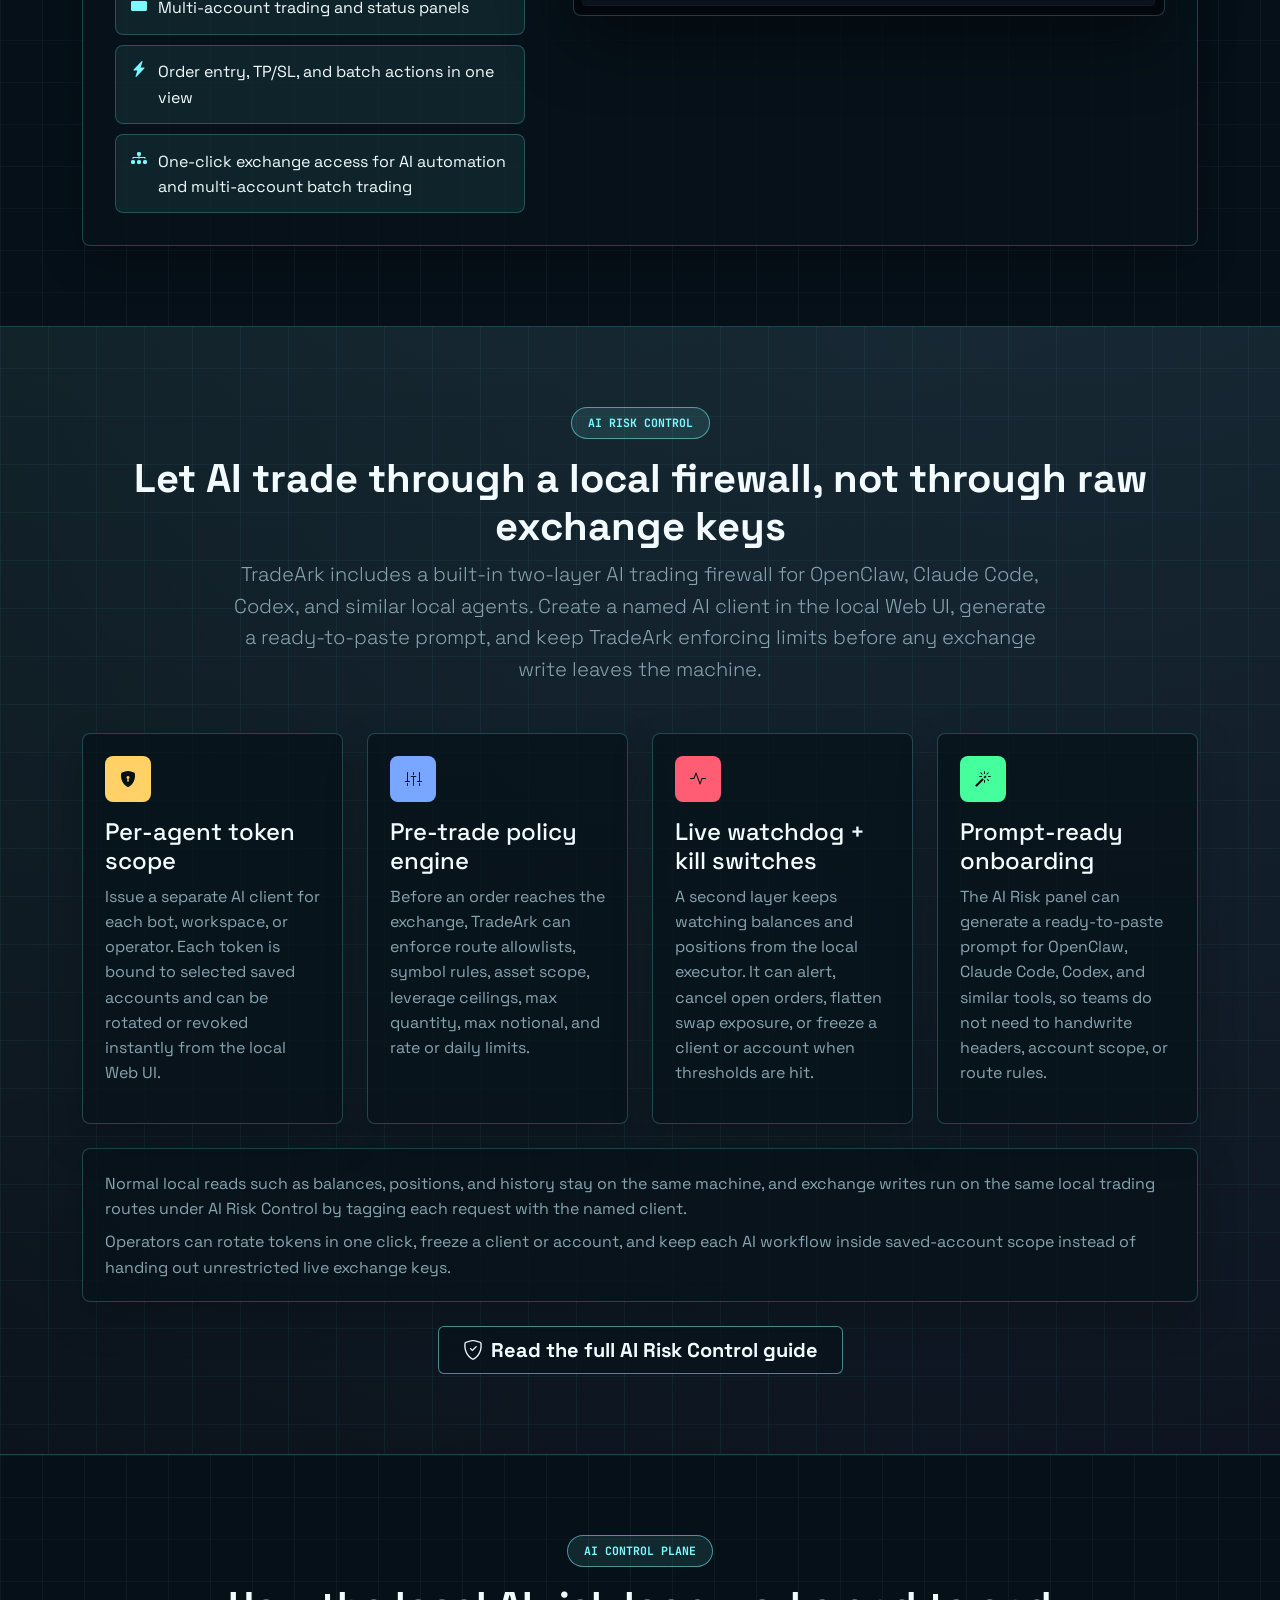
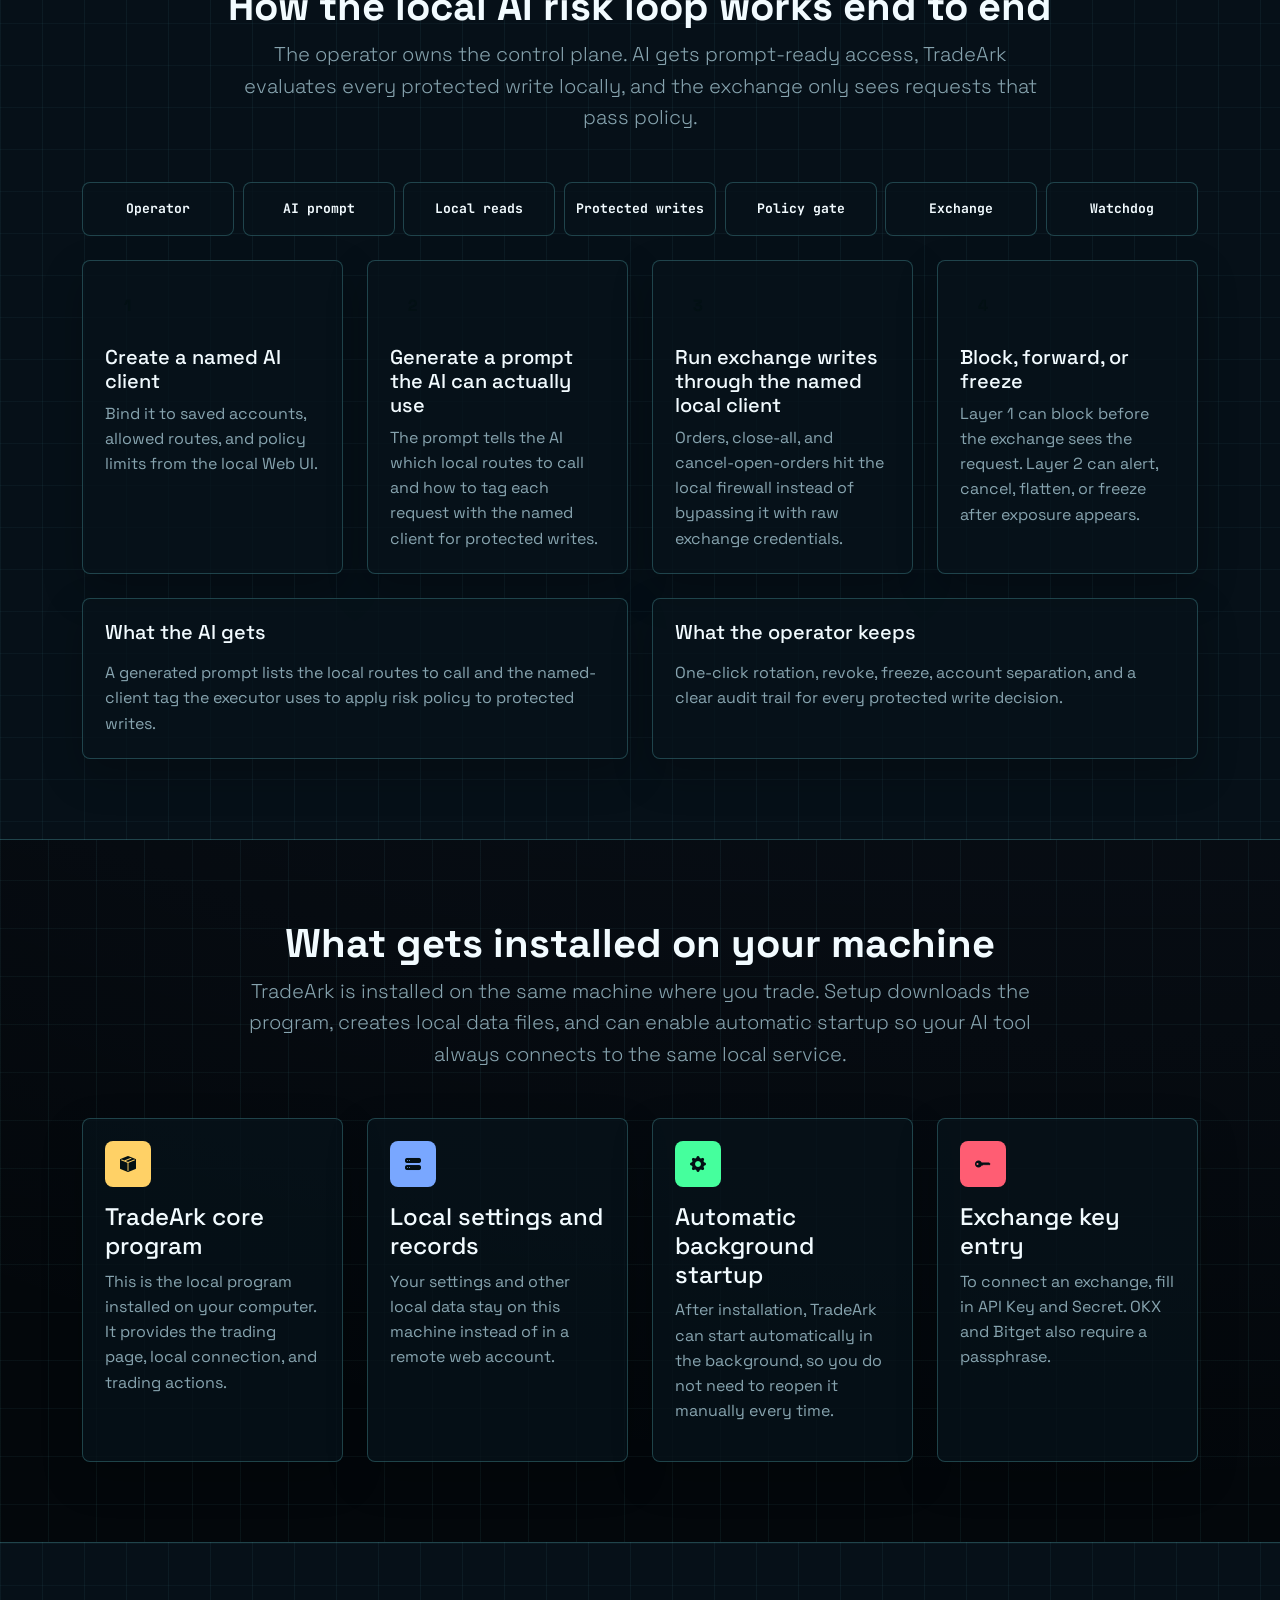
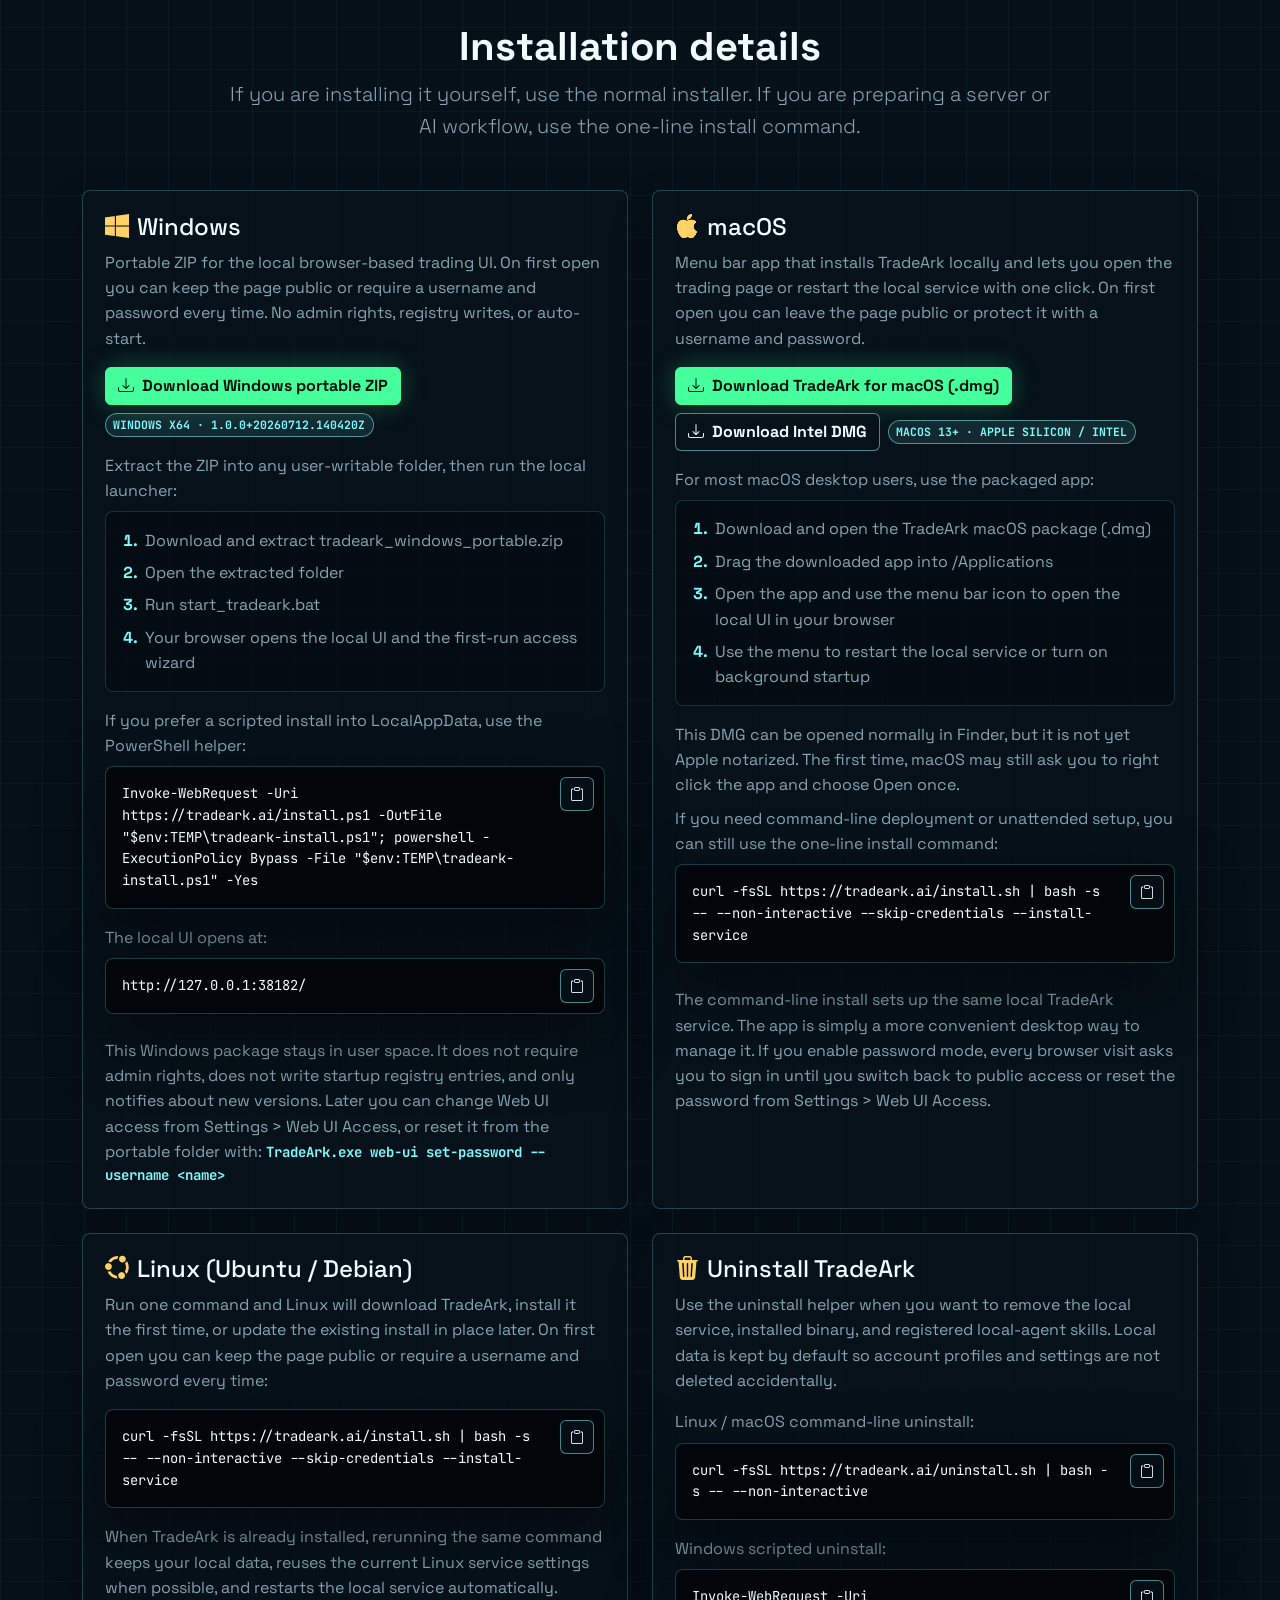
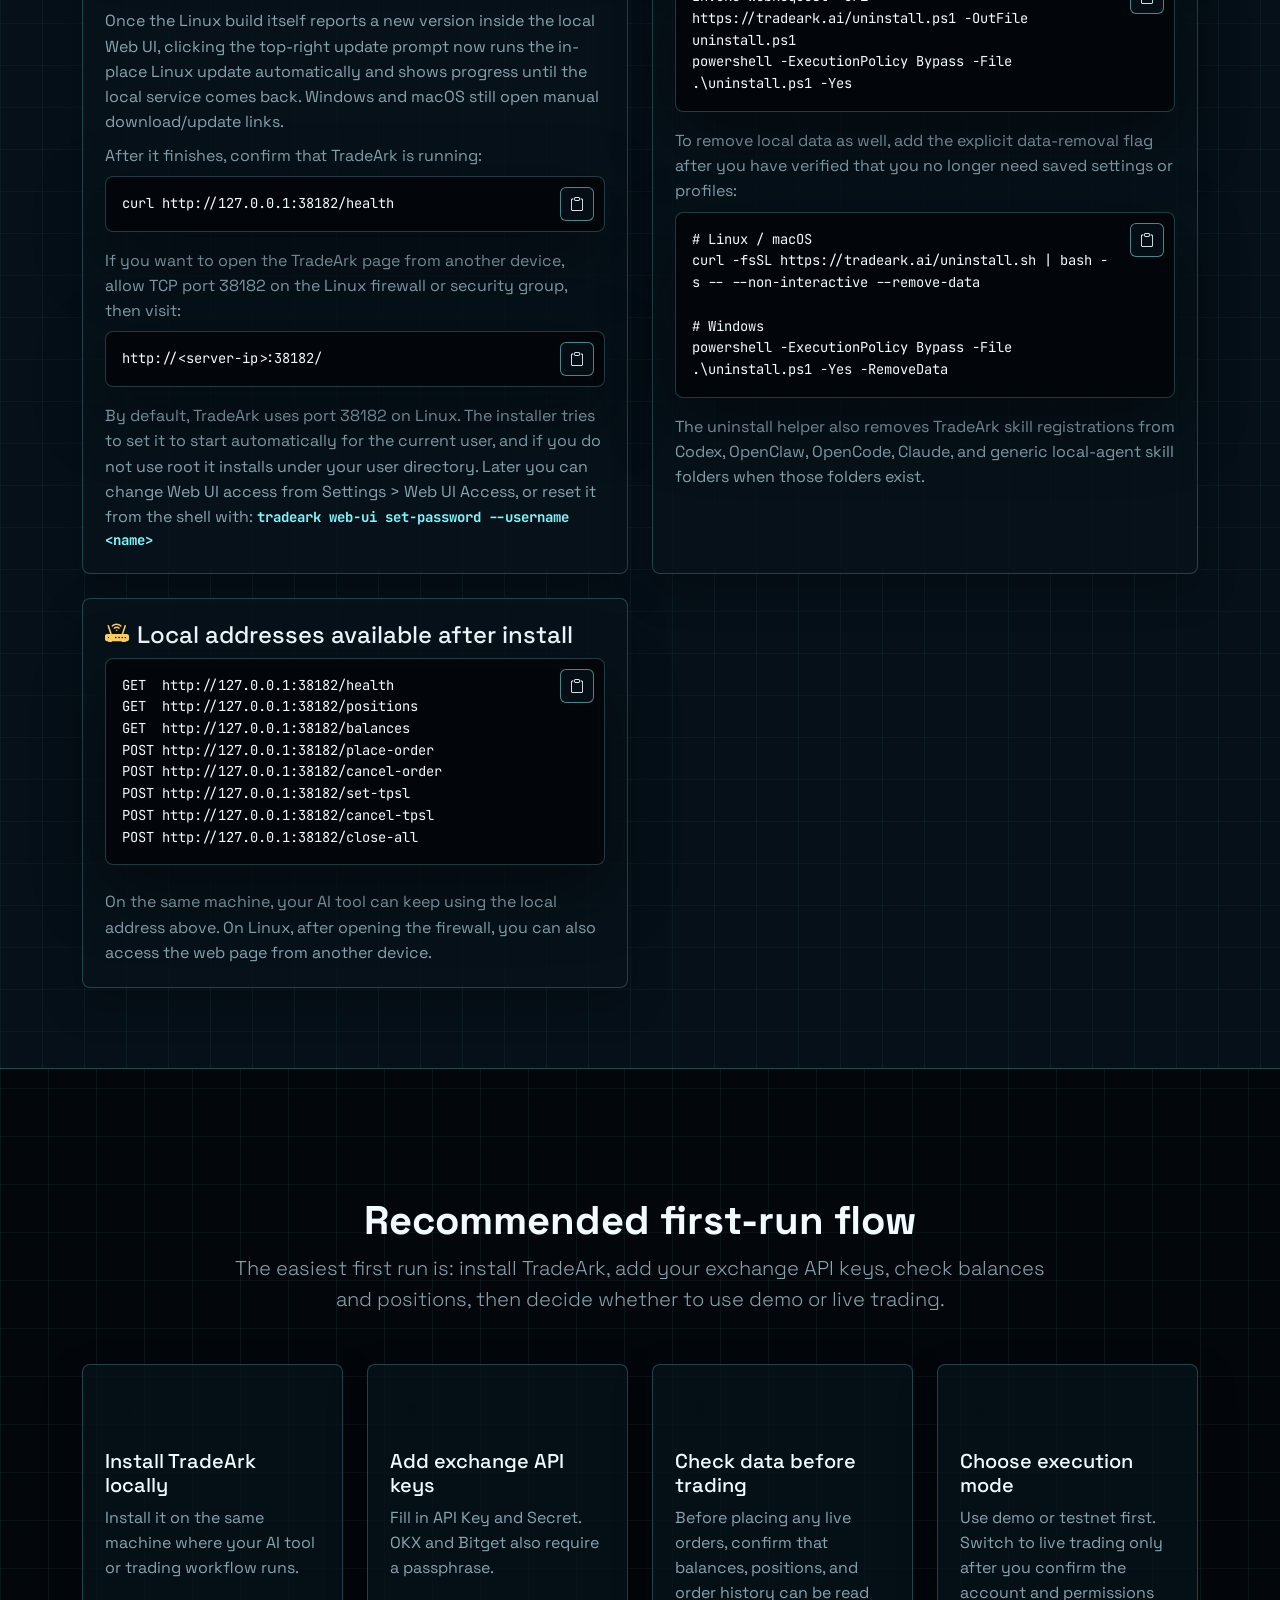
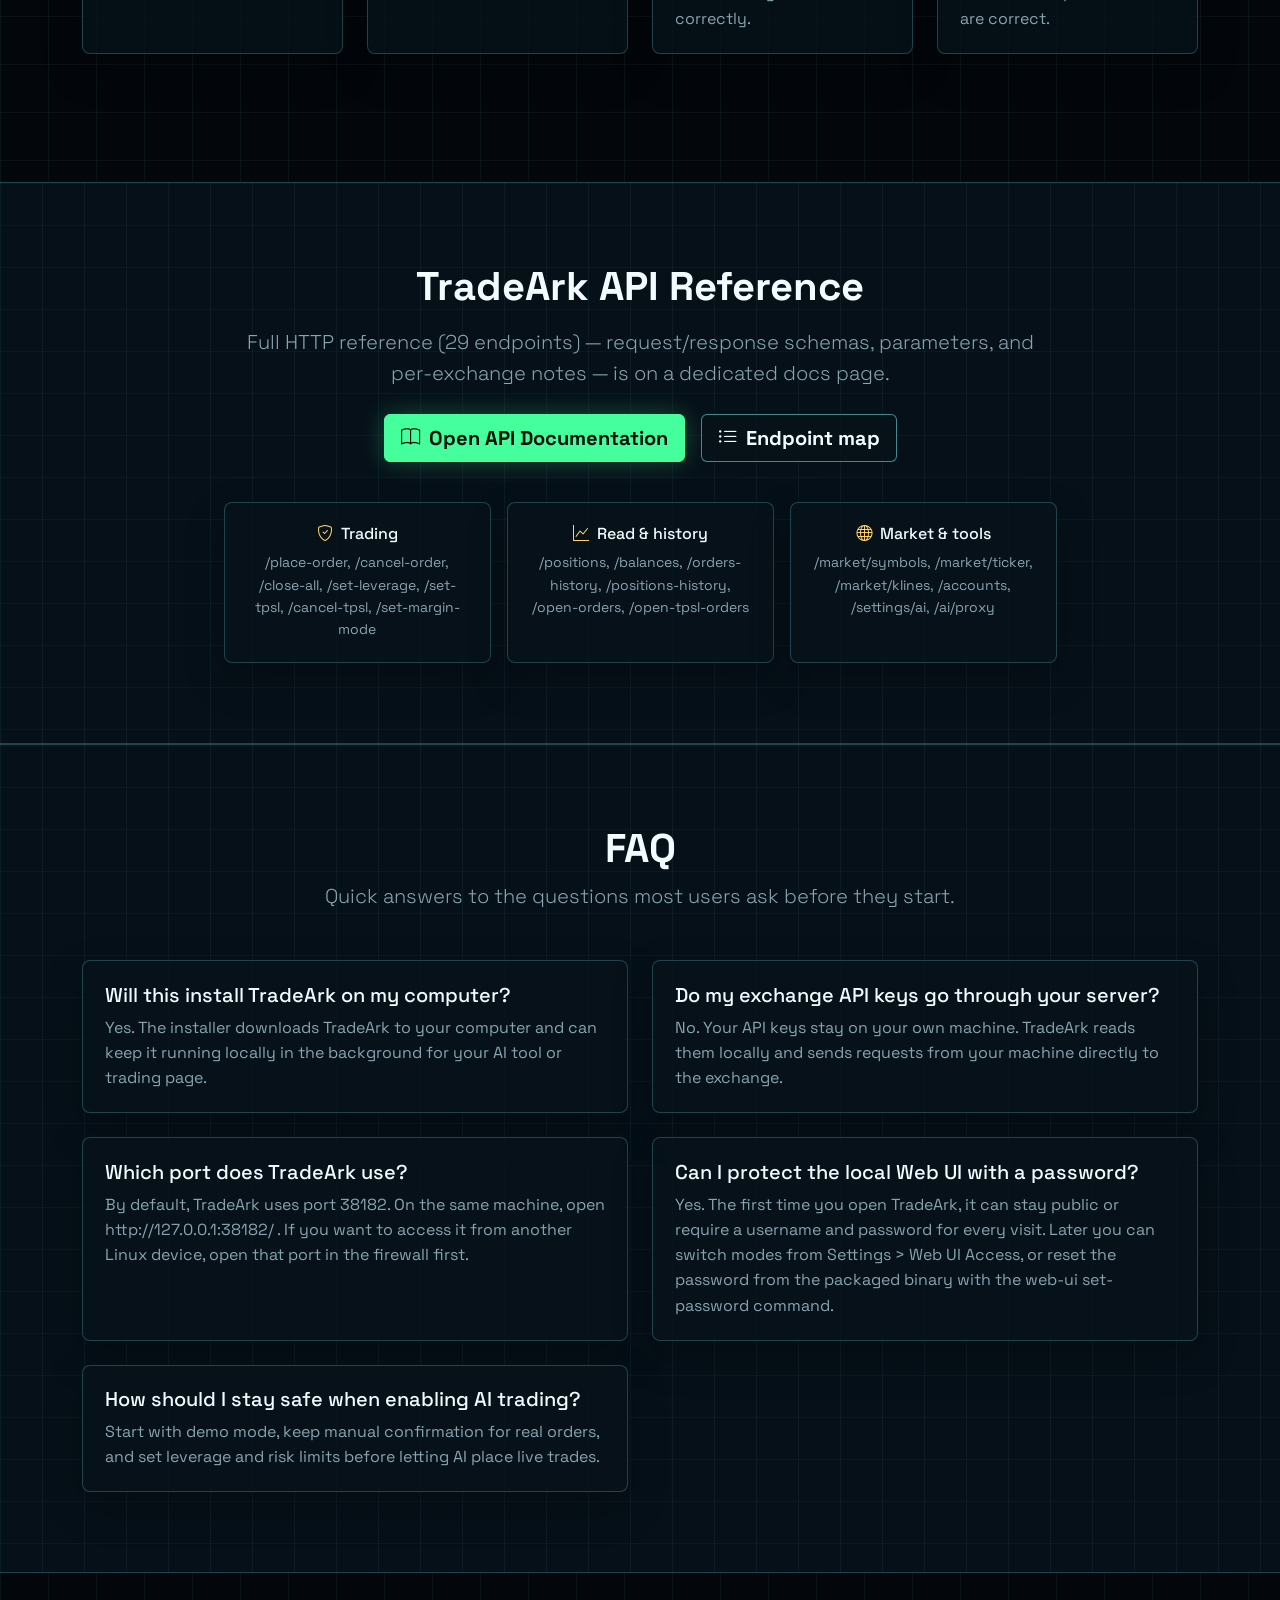
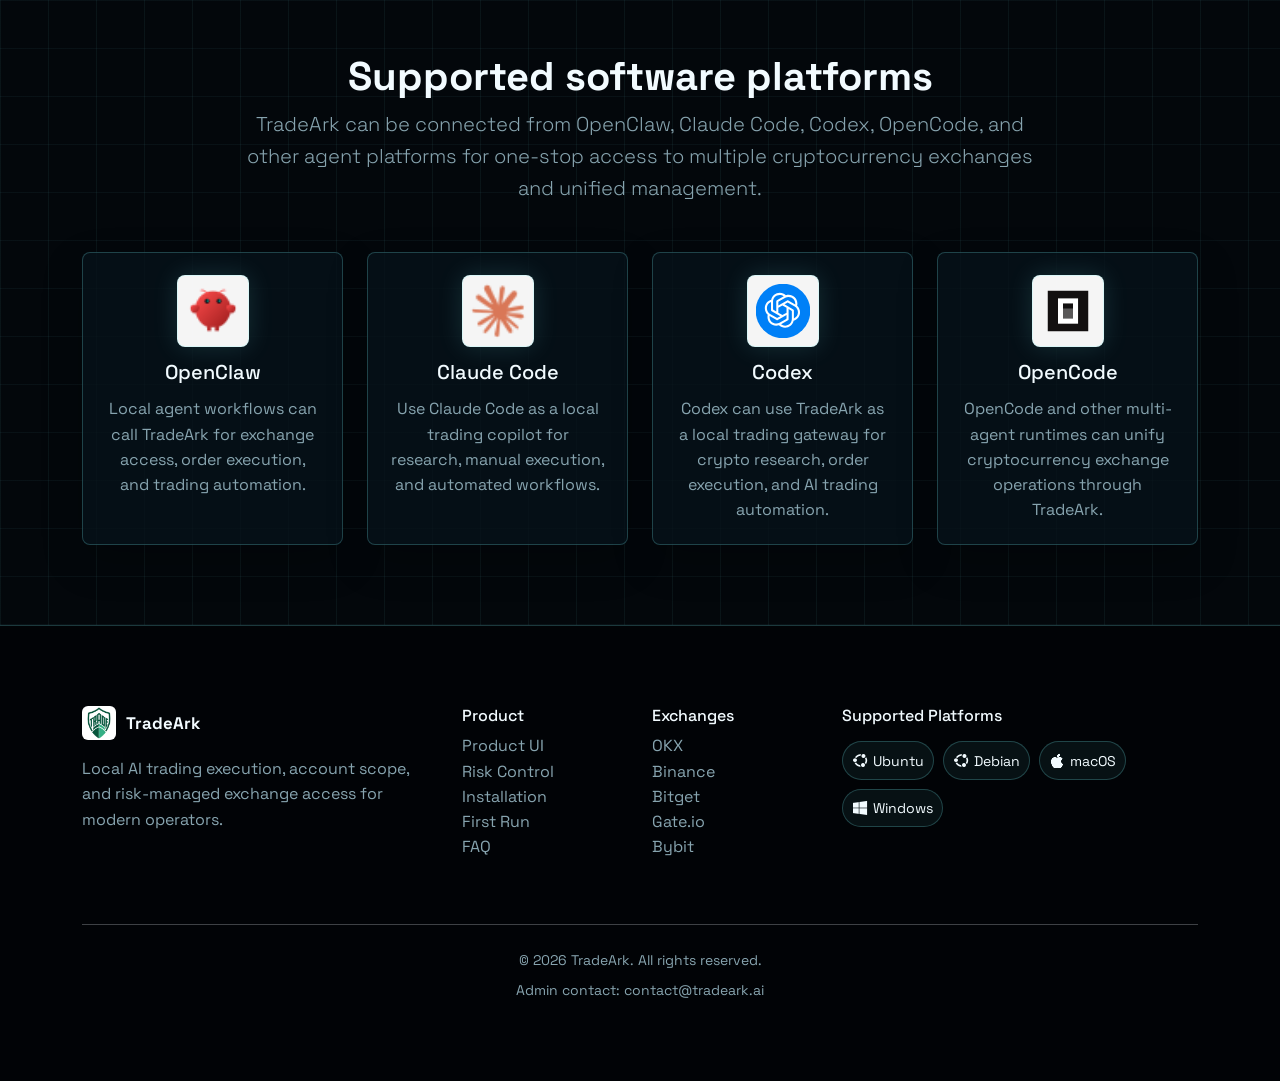
==== commit f3b7cb3d: "codex-add-admin-contact-footer" ====
--- a/index.html
+++ b/index.html
@@ -726,6 +726,9 @@
             <hr class="my-4">
             <div class="text-center text-muted">
                 <small>&copy; 2026 TradeArk. All rights reserved.</small>
+                <div class="mt-2">
+                    <small>Admin contact: <a href="mailto:contact@tradeark.ai" class="text-muted">contact@tradeark.ai</a></small>
+                </div>
             </div>
         </div>
     </footer>
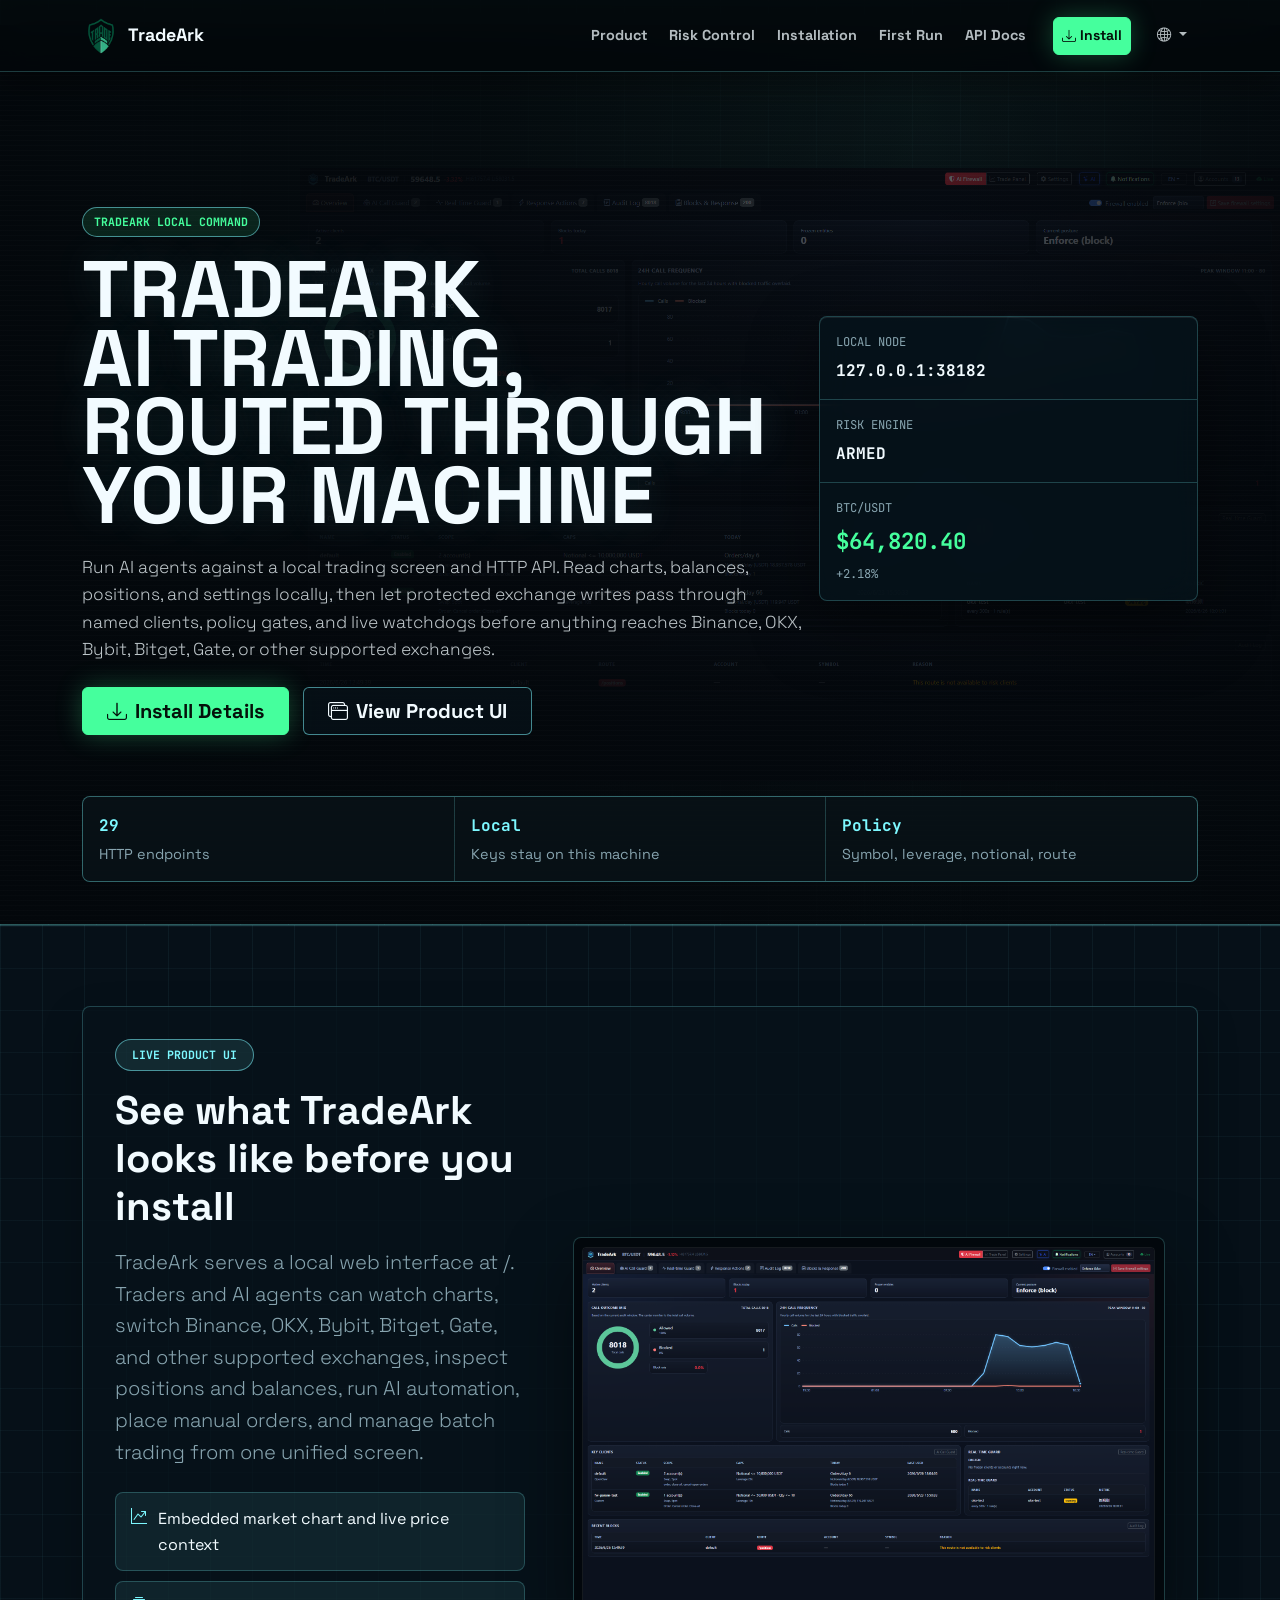
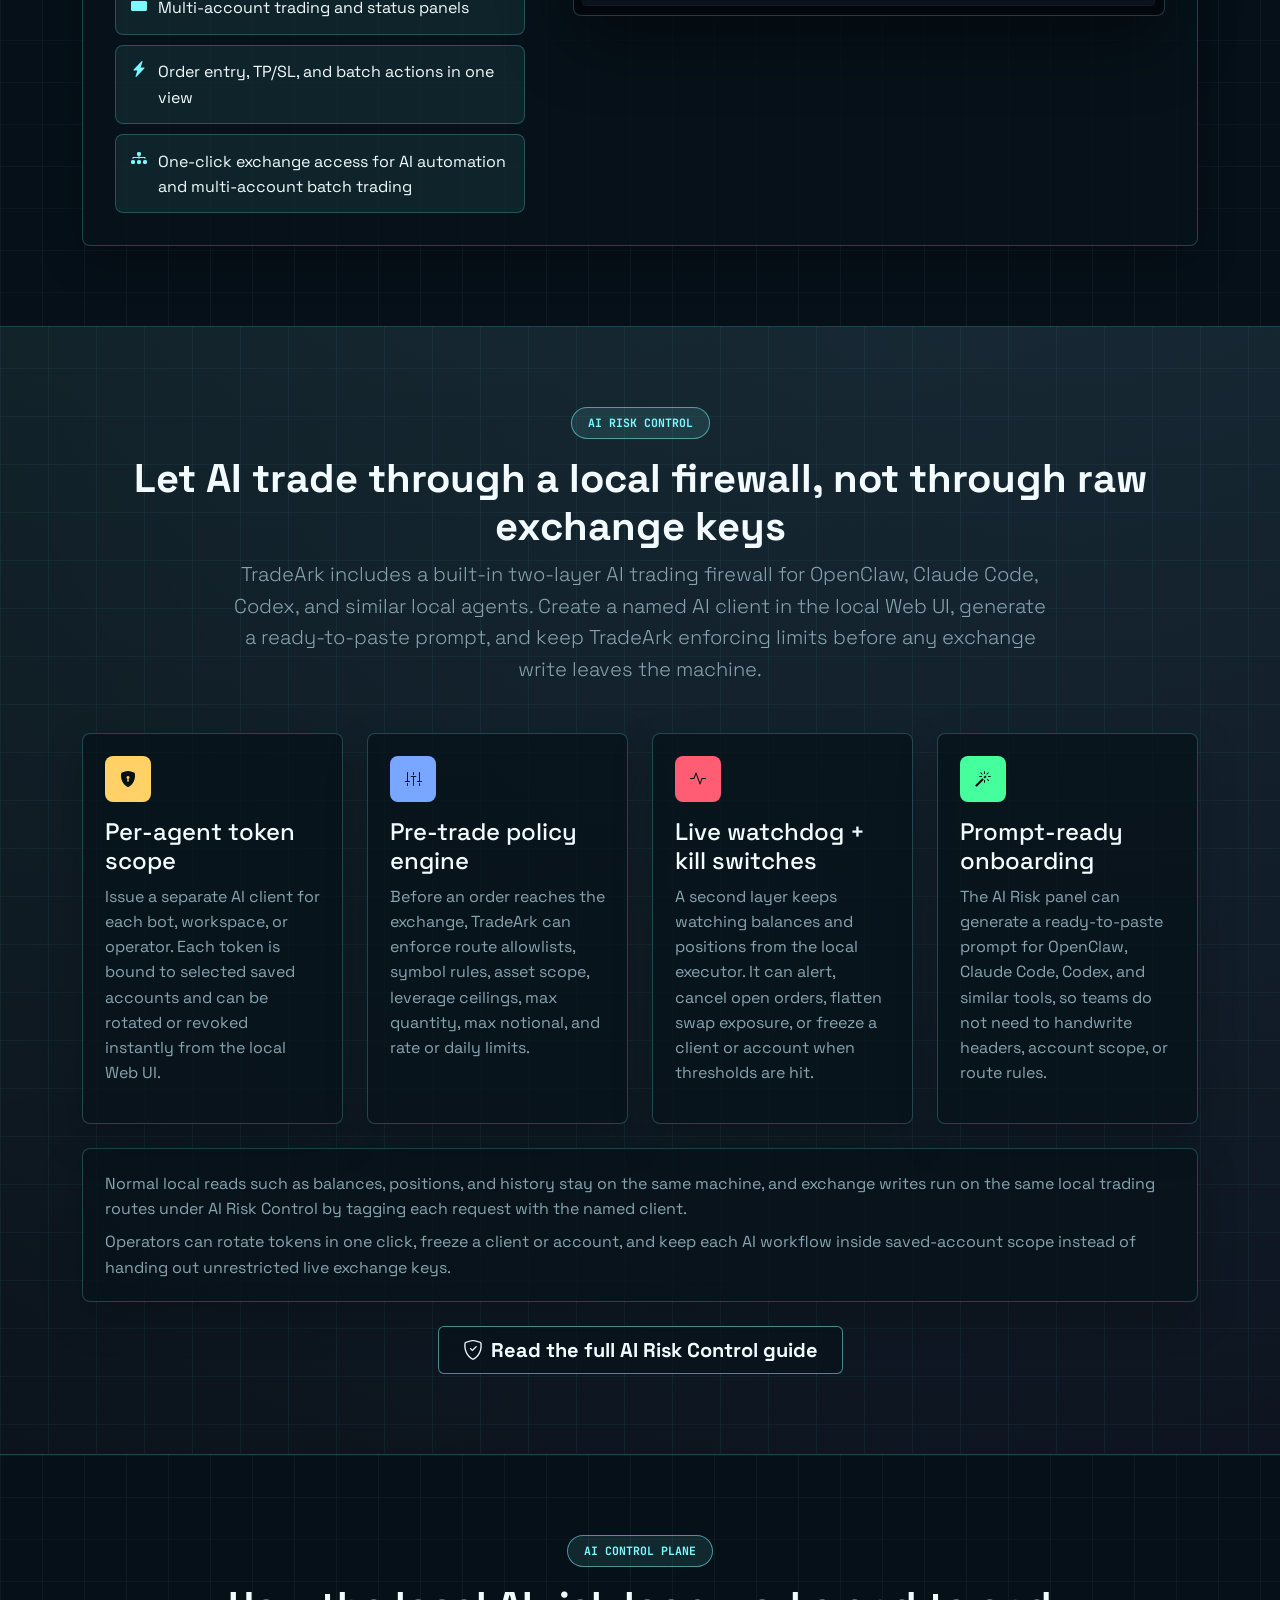
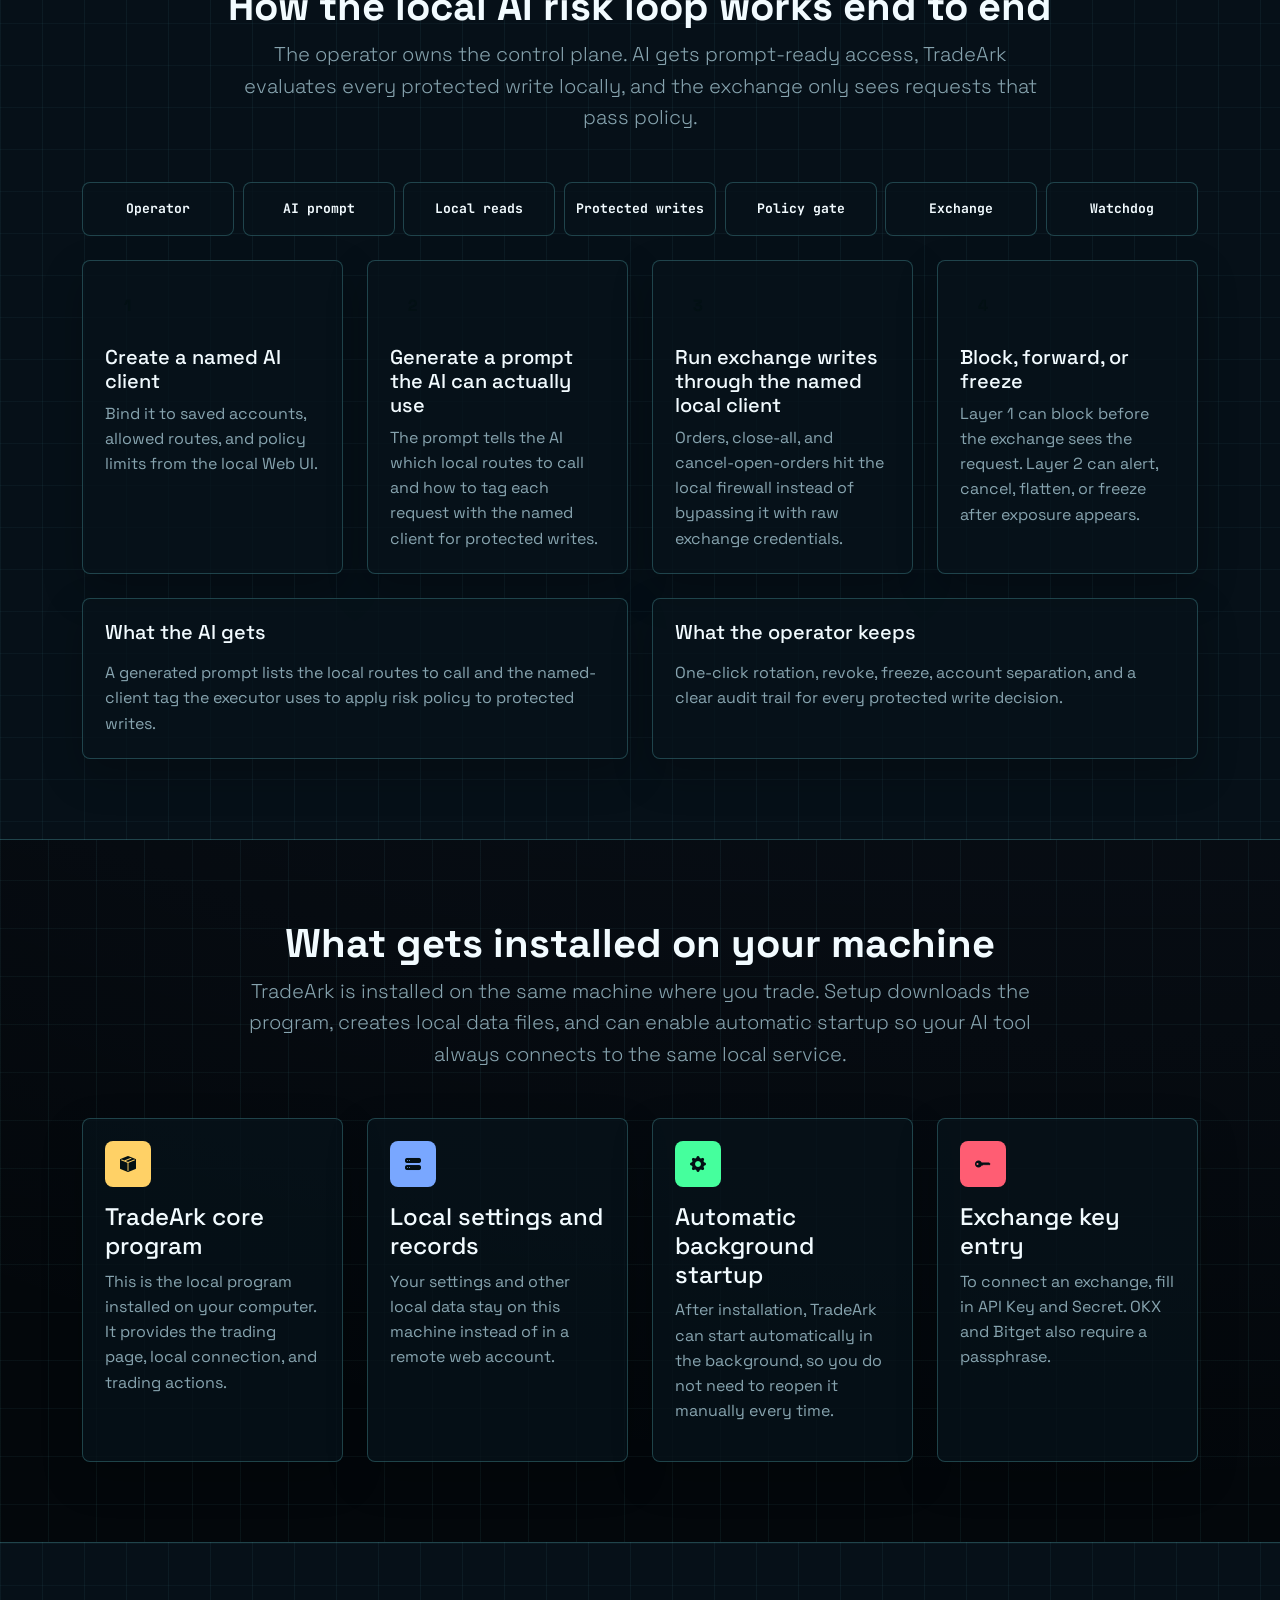
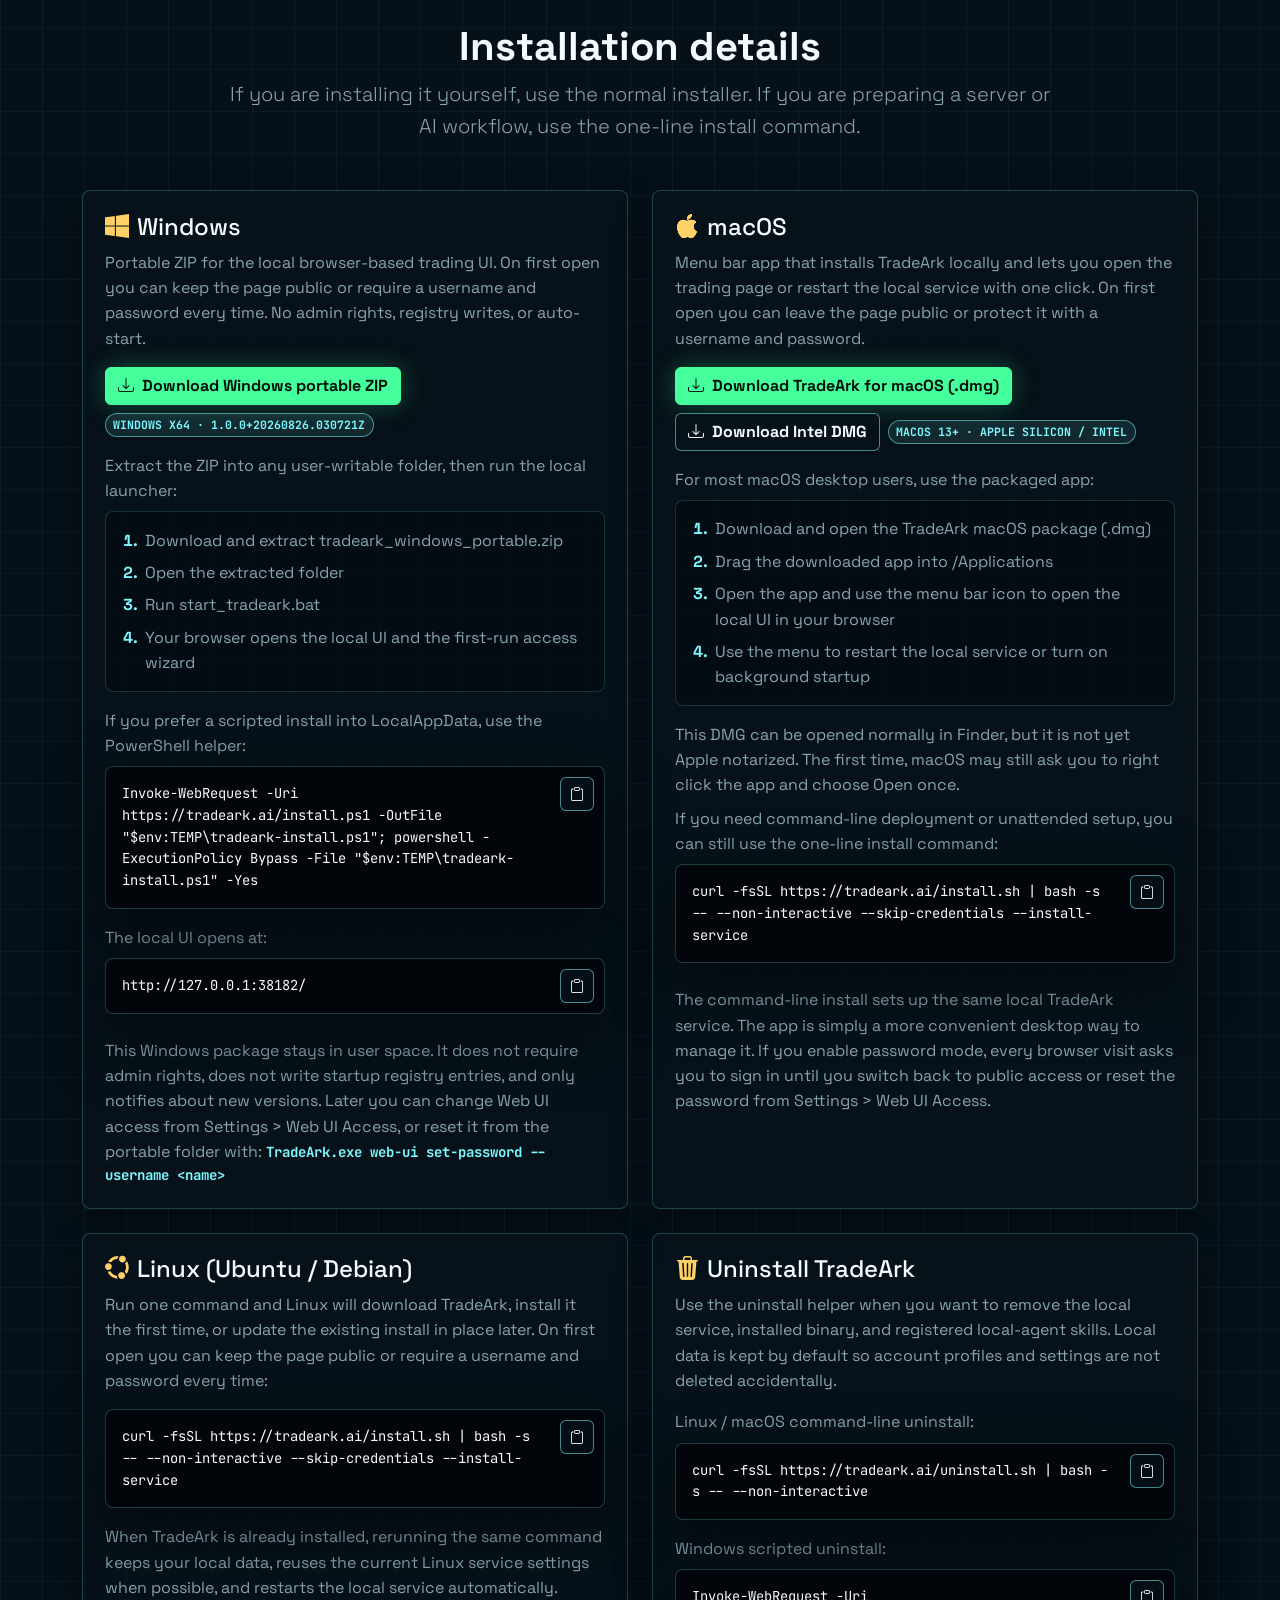
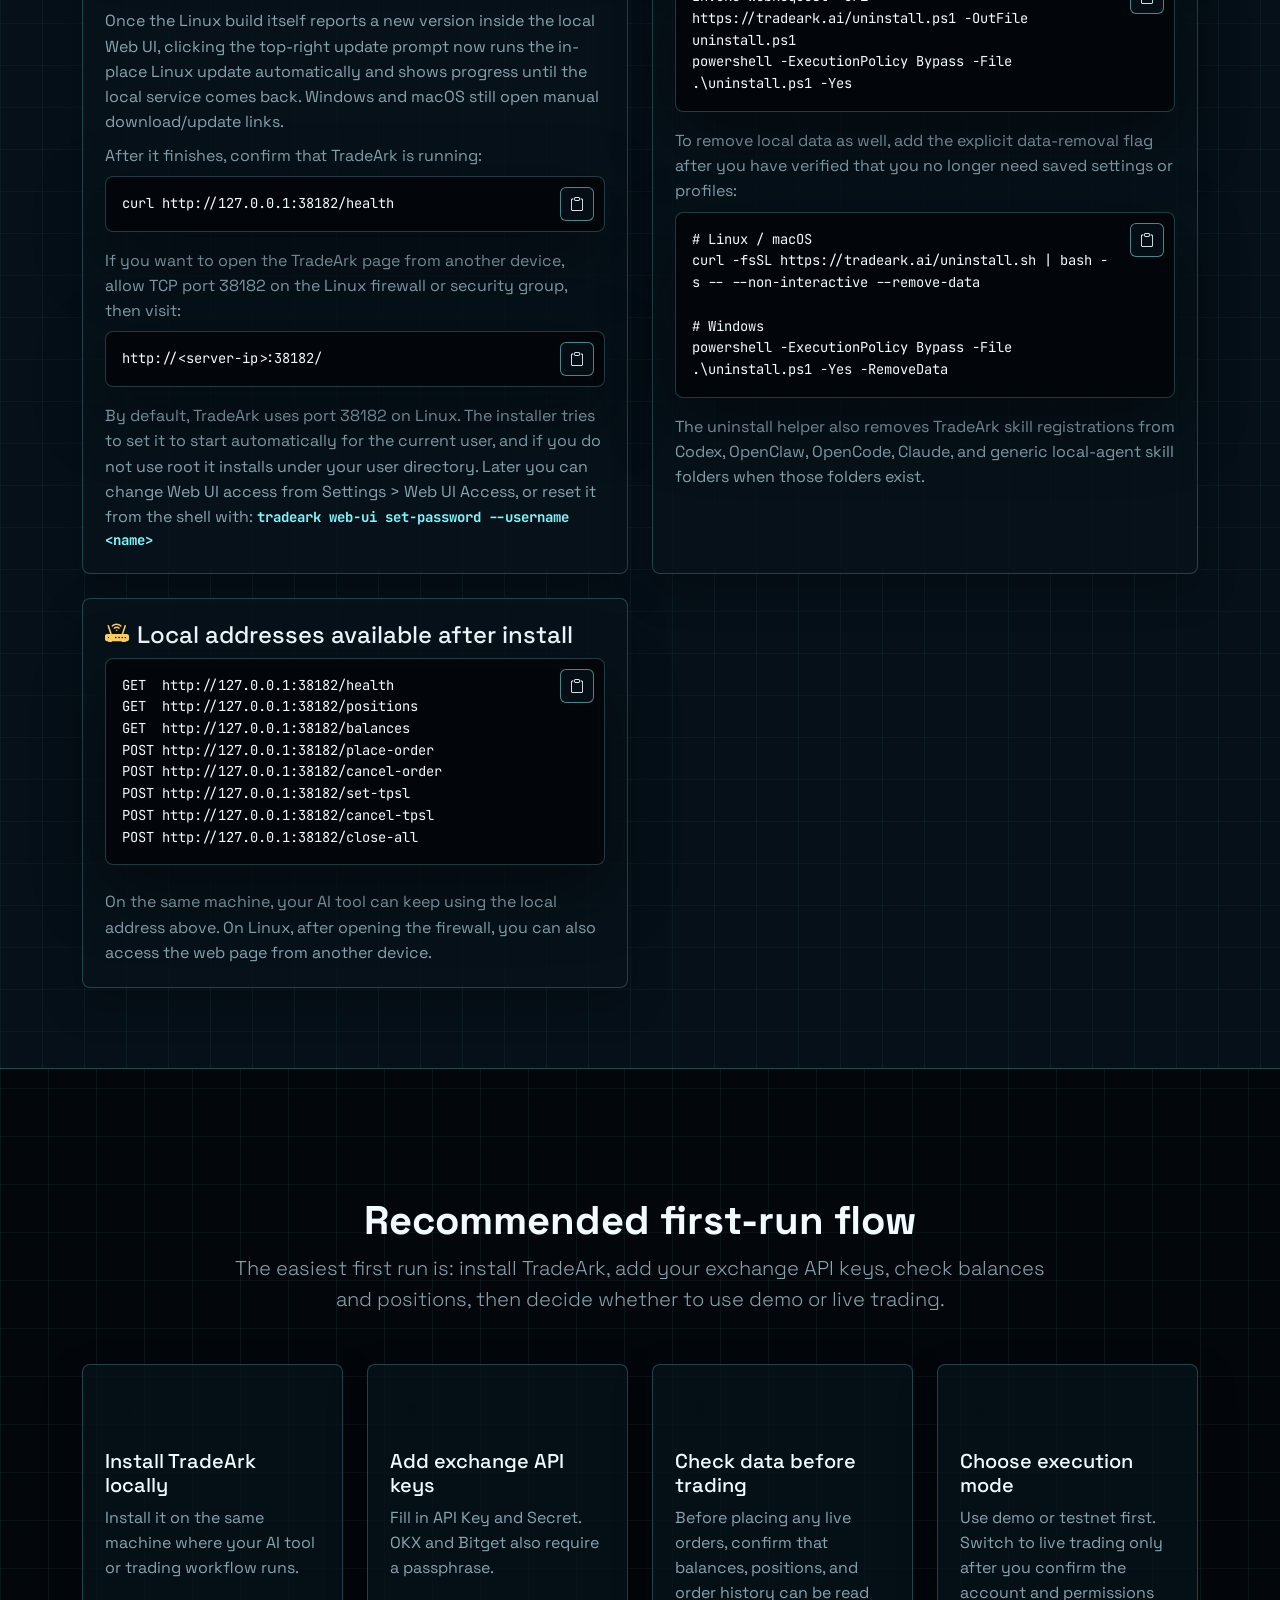
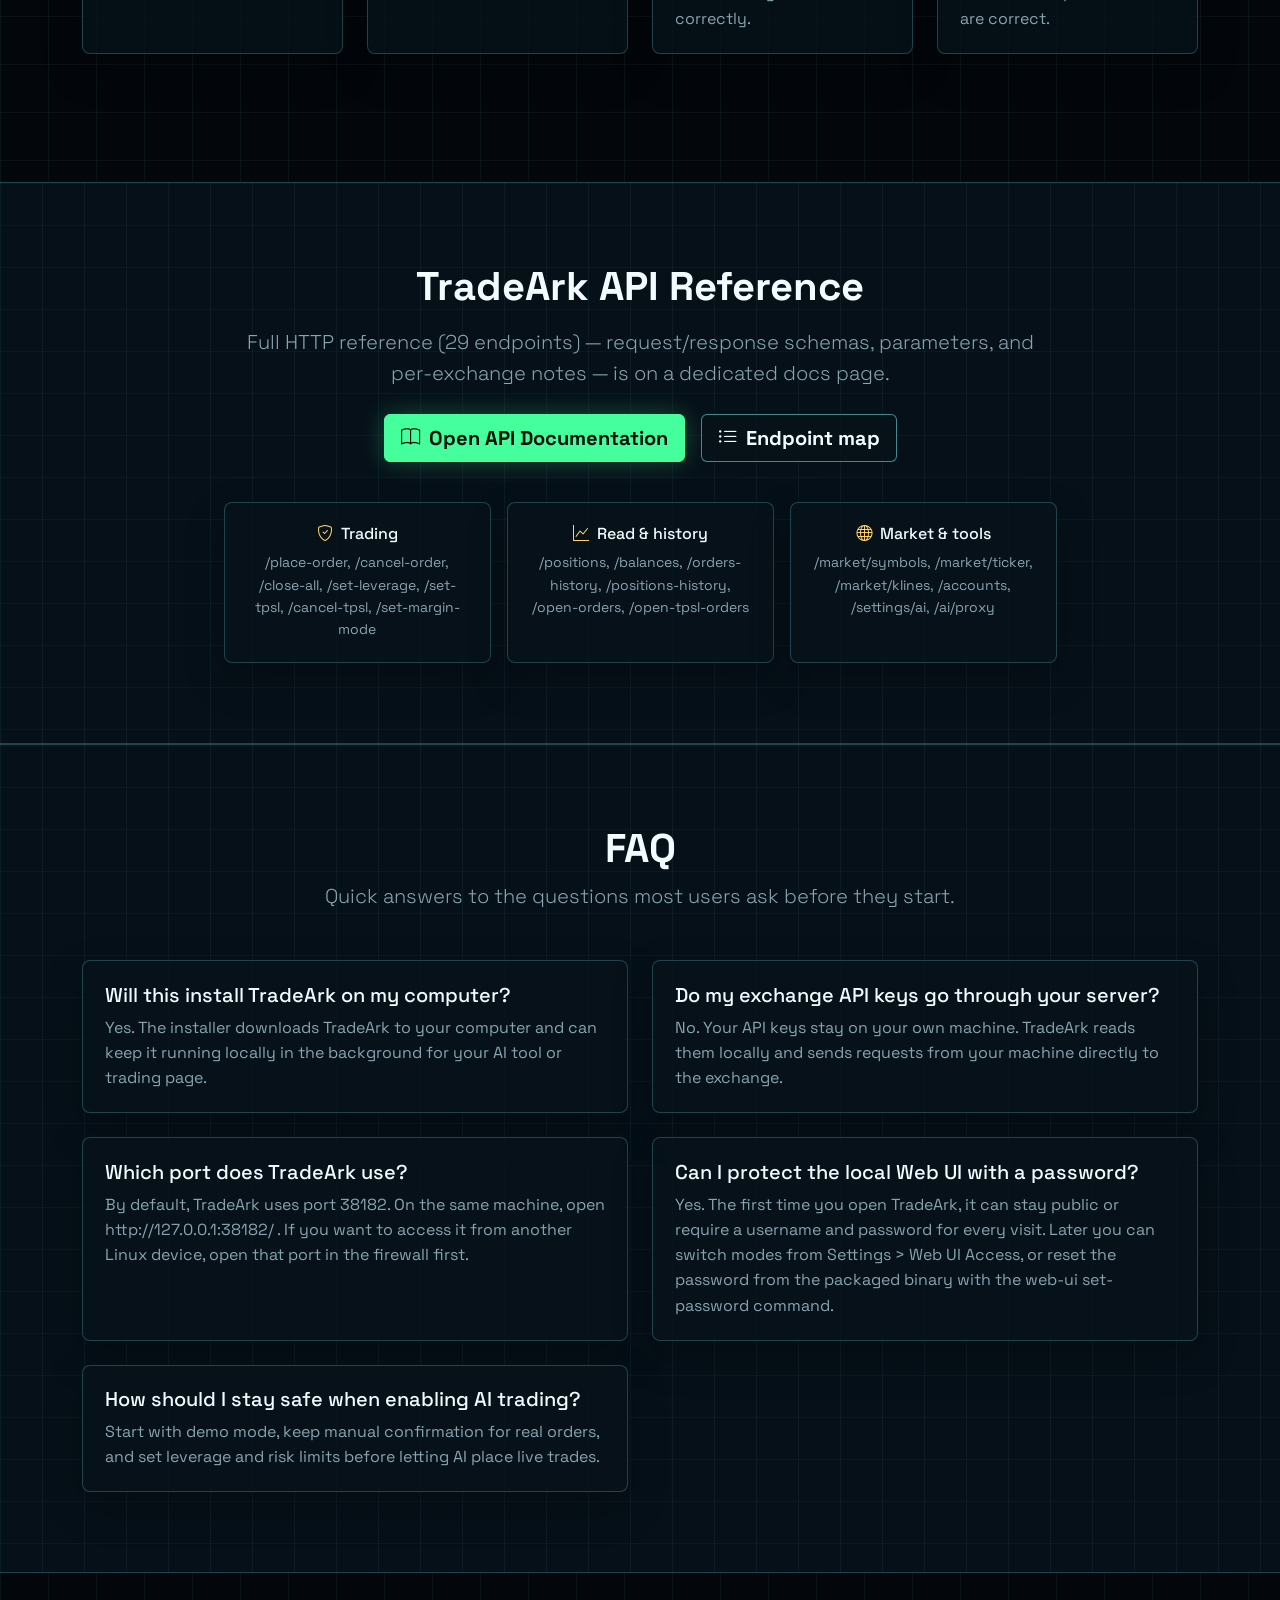
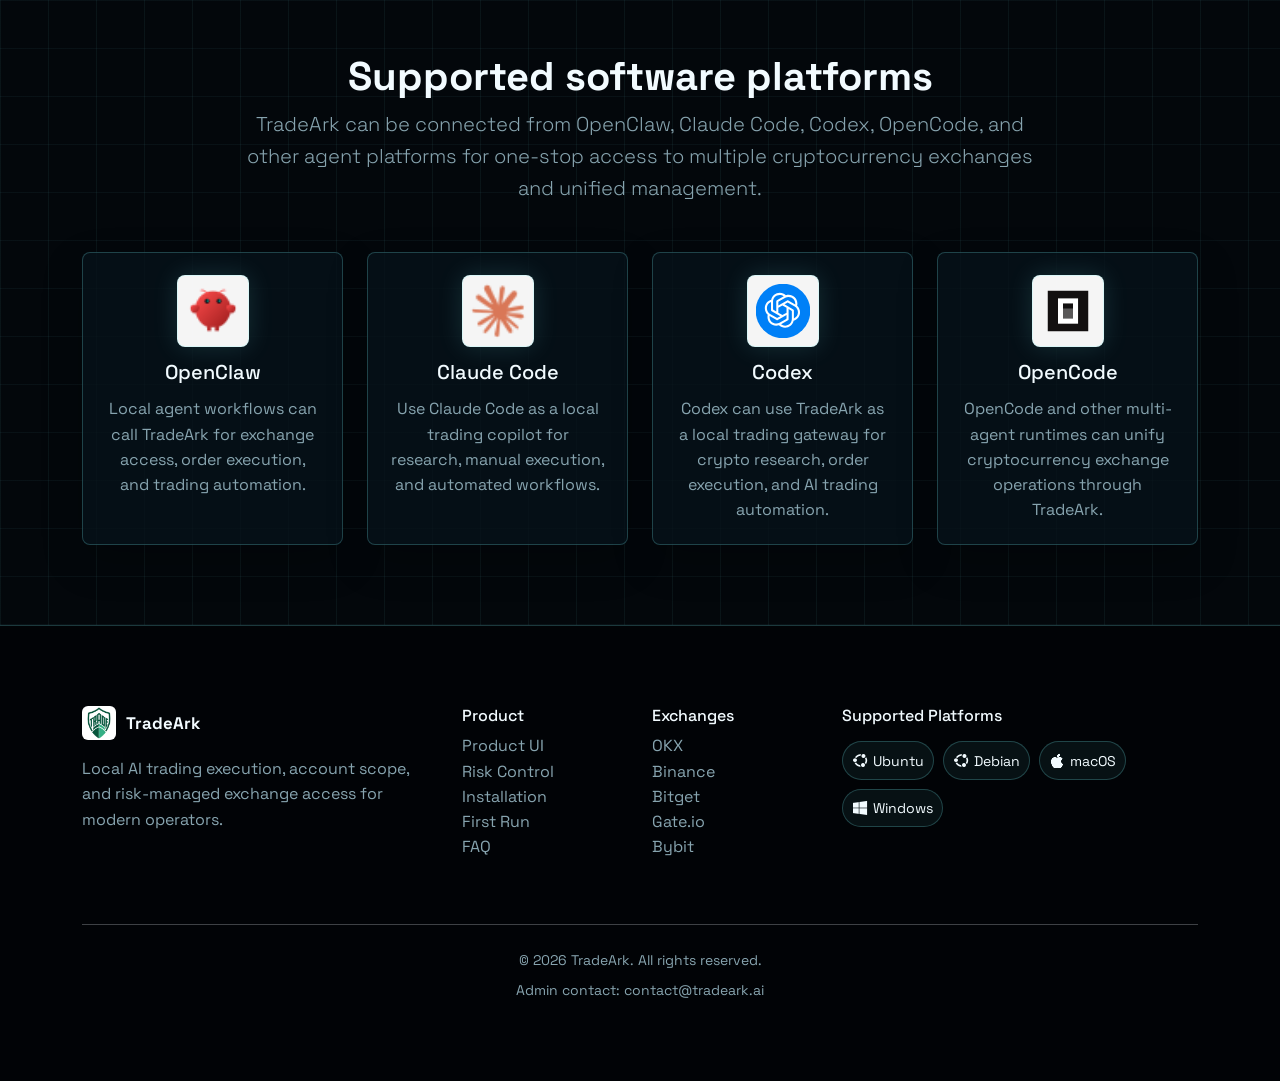
==== commit 4ca109ed: "codex-release-windows-linux-20260826" ====
--- a/index.html
+++ b/index.html
@@ -383,7 +383,7 @@
                     <p class="text-muted">Portable ZIP for the local browser-based trading UI. On first open you can keep the page public or require a username and password every time. No admin rights, registry writes, or auto-start.</p>
                     <div class="d-flex gap-2 flex-wrap mb-3">
                         <a href="https://tradeark.ai/releases/latest/tradeark_windows_portable.zip" class="btn btn-warning"><i class="bi bi-download me-2"></i>Download Windows portable ZIP</a>
-                        <span class="badge bg-secondary align-self-center">Windows x64 · 1.0.0+20260712.140420Z</span>
+                        <span class="badge bg-secondary align-self-center">Windows x64 · 1.0.0+20260826.030721Z</span>
                     </div>
                     <p class="text-muted mb-2">Extract the ZIP into any user-writable folder, then run the local launcher:</p>
                     <ol class="install-steps-list mb-3">
